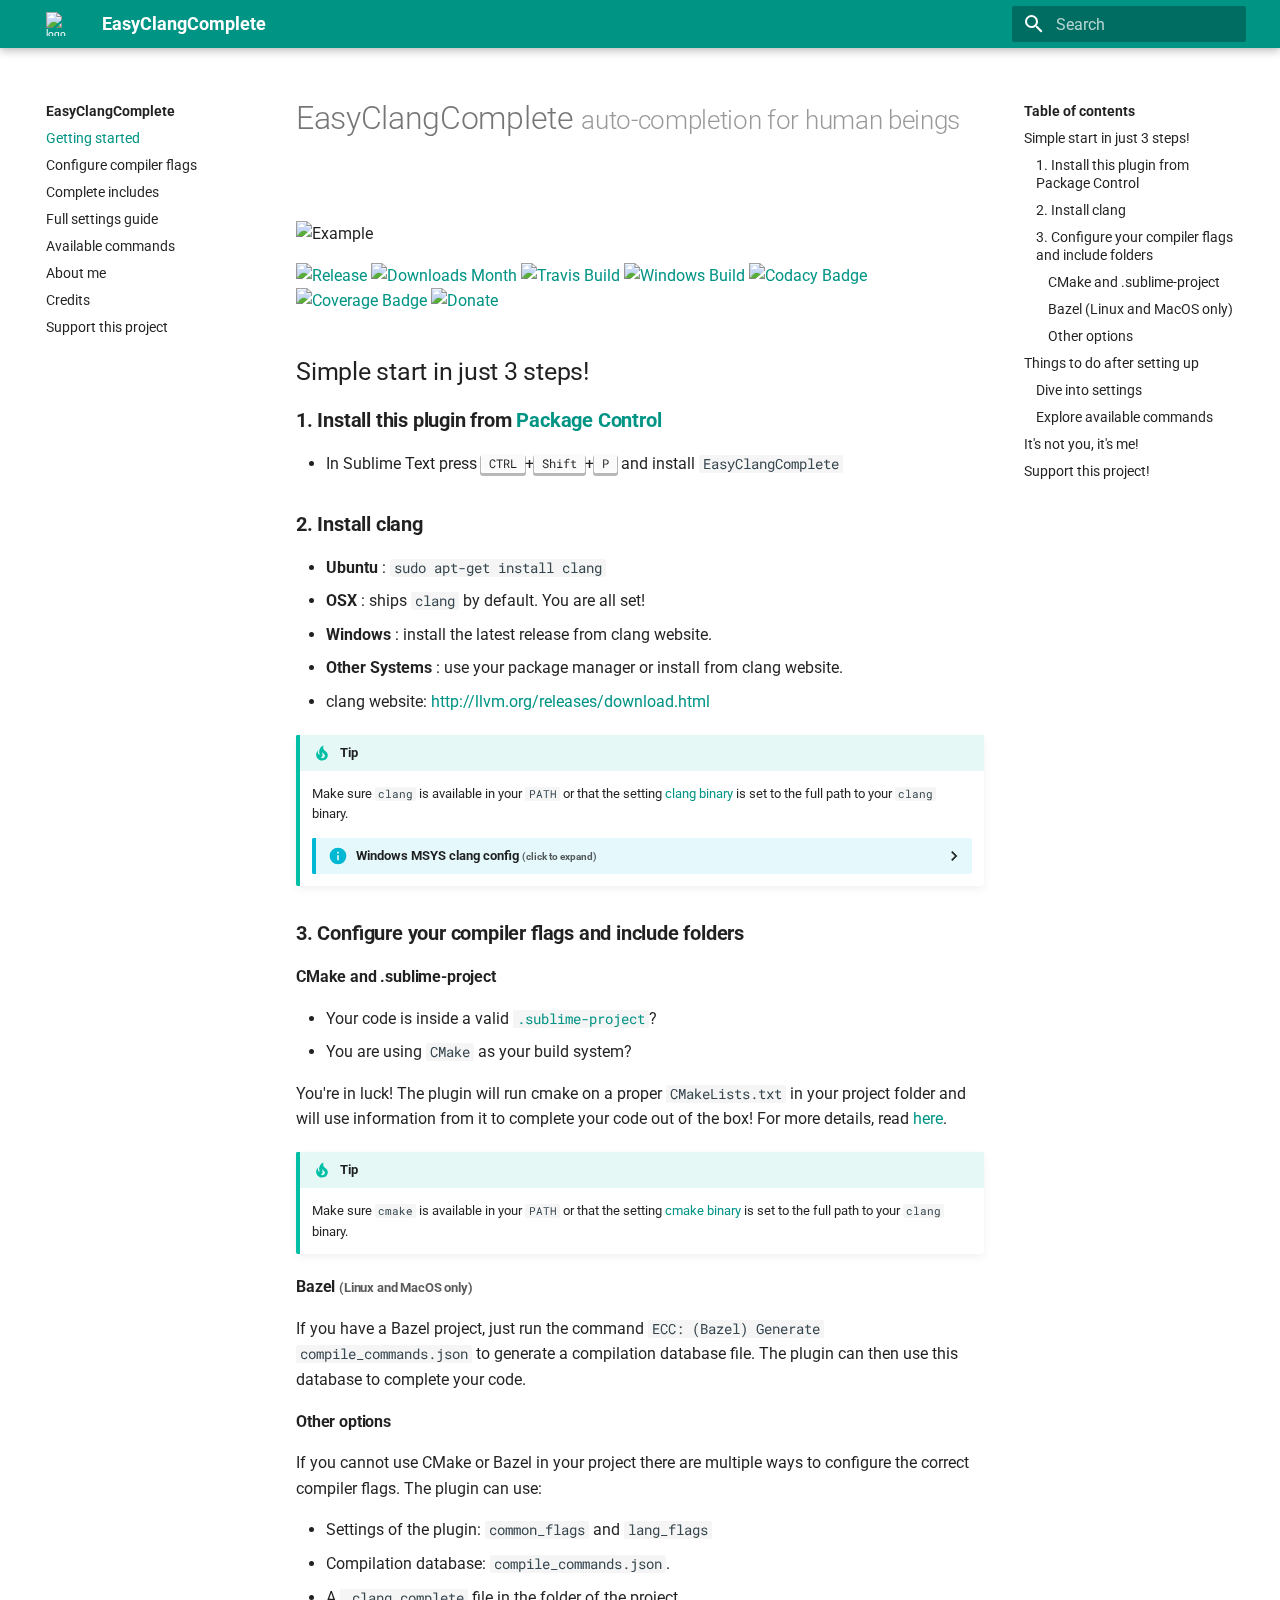
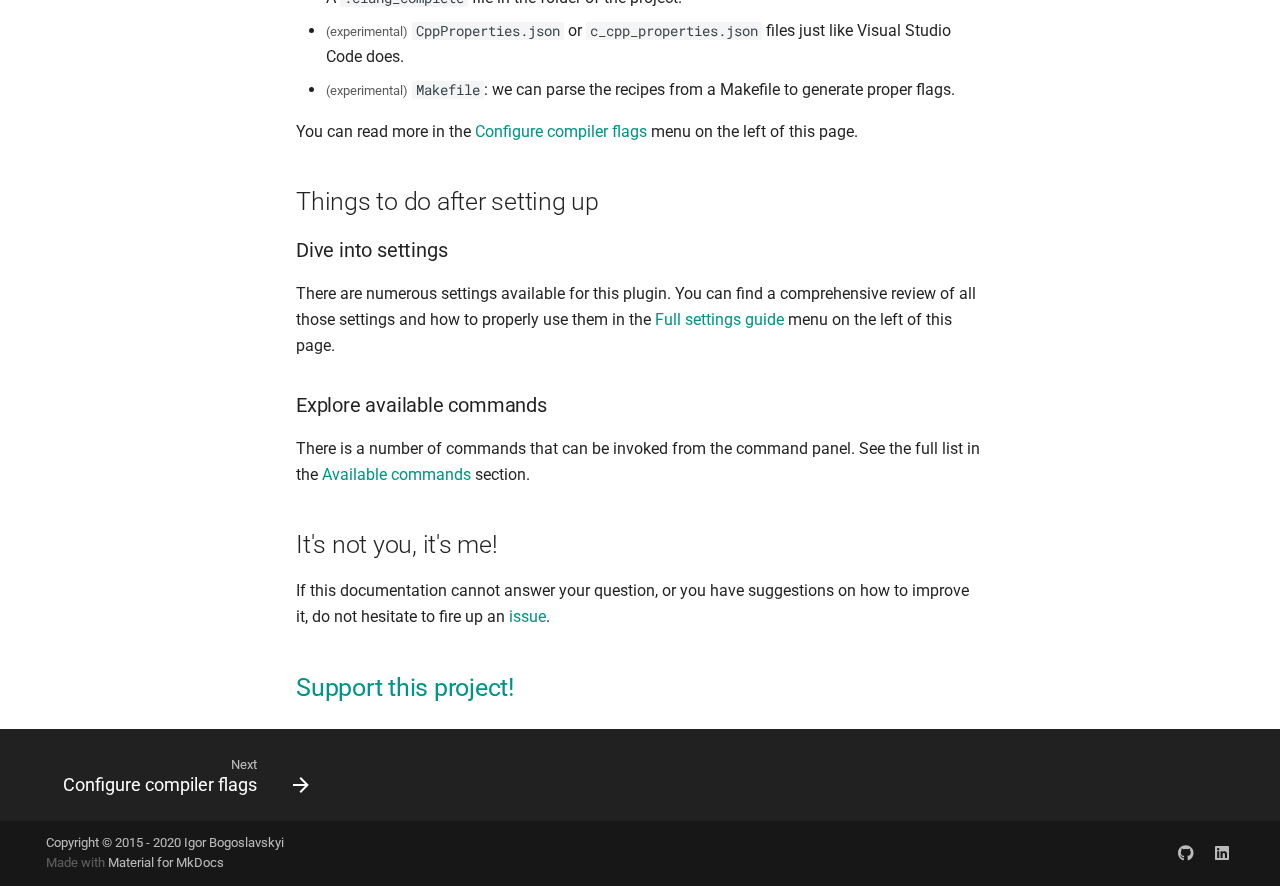
==== index.html @ 77b2c7c5 "Deploying to gh-pages from @ niosus/EasyClangComplete@144db960f7d17eb40a0eff4a980796e9a133a893 🚀" ====
<!doctype html>
<html lang="en" class="no-js">
  <head>
    
      <meta charset="utf-8">
      <meta name="viewport" content="width=device-width,initial-scale=1">
      
      
      
      <link rel="icon" href="img/favicon.ico">
      <meta name="generator" content="mkdocs-1.2.3, mkdocs-material-8.1.0">
    
    
      
        <title>EasyClangComplete</title>
      
    
    
      <link rel="stylesheet" href="assets/stylesheets/main.82f3c0b9.min.css">
      
        
        <link rel="stylesheet" href="assets/stylesheets/palette.9204c3b2.min.css">
        
          
          
          <meta name="theme-color" content="#009485">
        
      
    
    
    
      
        
        <link rel="preconnect" href="https://fonts.gstatic.com" crossorigin>
        <link rel="stylesheet" href="https://fonts.googleapis.com/css?family=Roboto:300,400,400i,700%7CRoboto+Mono&display=fallback">
        <style>:root{--md-text-font:"Roboto";--md-code-font:"Roboto Mono"}</style>
      
    
    
    <script>__md_scope=new URL(".",location),__md_get=(e,_=localStorage,t=__md_scope)=>JSON.parse(_.getItem(t.pathname+"."+e)),__md_set=(e,_,t=localStorage,a=__md_scope)=>{try{t.setItem(a.pathname+"."+e,JSON.stringify(_))}catch(e){}}</script>
    
      

    
    
  </head>
  
  
    
    
    
    
    
    <body dir="ltr" data-md-color-scheme="" data-md-color-primary="teal" data-md-color-accent="cyan">
  
    
    
    <input class="md-toggle" data-md-toggle="drawer" type="checkbox" id="__drawer" autocomplete="off">
    <input class="md-toggle" data-md-toggle="search" type="checkbox" id="__search" autocomplete="off">
    <label class="md-overlay" for="__drawer"></label>
    <div data-md-component="skip">
      
        
        <a href="#easyclangcomplete-auto-completion-for-human-beings" class="md-skip">
          Skip to content
        </a>
      
    </div>
    <div data-md-component="announce">
      
    </div>
    
    
      

<header class="md-header" data-md-component="header">
  <nav class="md-header__inner md-grid" aria-label="Header">
    <a href="." title="EasyClangComplete" class="md-header__button md-logo" aria-label="EasyClangComplete" data-md-component="logo">
      
  <img src="img/ecc.png" alt="logo">

    </a>
    <label class="md-header__button md-icon" for="__drawer">
      <svg xmlns="http://www.w3.org/2000/svg" viewBox="0 0 24 24"><path d="M3 6h18v2H3V6m0 5h18v2H3v-2m0 5h18v2H3v-2z"/></svg>
    </label>
    <div class="md-header__title" data-md-component="header-title">
      <div class="md-header__ellipsis">
        <div class="md-header__topic">
          <span class="md-ellipsis">
            EasyClangComplete
          </span>
        </div>
        <div class="md-header__topic" data-md-component="header-topic">
          <span class="md-ellipsis">
            
              Getting started
            
          </span>
        </div>
      </div>
    </div>
    
    
    
      <label class="md-header__button md-icon" for="__search">
        <svg xmlns="http://www.w3.org/2000/svg" viewBox="0 0 24 24"><path d="M9.5 3A6.5 6.5 0 0 1 16 9.5c0 1.61-.59 3.09-1.56 4.23l.27.27h.79l5 5-1.5 1.5-5-5v-.79l-.27-.27A6.516 6.516 0 0 1 9.5 16 6.5 6.5 0 0 1 3 9.5 6.5 6.5 0 0 1 9.5 3m0 2C7 5 5 7 5 9.5S7 14 9.5 14 14 12 14 9.5 12 5 9.5 5z"/></svg>
      </label>
      <div class="md-search" data-md-component="search" role="dialog">
  <label class="md-search__overlay" for="__search"></label>
  <div class="md-search__inner" role="search">
    <form class="md-search__form" name="search">
      <input type="text" class="md-search__input" name="query" aria-label="Search" placeholder="Search" autocapitalize="off" autocorrect="off" autocomplete="off" spellcheck="false" data-md-component="search-query" required>
      <label class="md-search__icon md-icon" for="__search">
        <svg xmlns="http://www.w3.org/2000/svg" viewBox="0 0 24 24"><path d="M9.5 3A6.5 6.5 0 0 1 16 9.5c0 1.61-.59 3.09-1.56 4.23l.27.27h.79l5 5-1.5 1.5-5-5v-.79l-.27-.27A6.516 6.516 0 0 1 9.5 16 6.5 6.5 0 0 1 3 9.5 6.5 6.5 0 0 1 9.5 3m0 2C7 5 5 7 5 9.5S7 14 9.5 14 14 12 14 9.5 12 5 9.5 5z"/></svg>
        <svg xmlns="http://www.w3.org/2000/svg" viewBox="0 0 24 24"><path d="M20 11v2H8l5.5 5.5-1.42 1.42L4.16 12l7.92-7.92L13.5 5.5 8 11h12z"/></svg>
      </label>
      <nav class="md-search__options" aria-label="Search">
        
        <button type="reset" class="md-search__icon md-icon" aria-label="Clear" tabindex="-1">
          <svg xmlns="http://www.w3.org/2000/svg" viewBox="0 0 24 24"><path d="M19 6.41 17.59 5 12 10.59 6.41 5 5 6.41 10.59 12 5 17.59 6.41 19 12 13.41 17.59 19 19 17.59 13.41 12 19 6.41z"/></svg>
        </button>
      </nav>
      
    </form>
    <div class="md-search__output">
      <div class="md-search__scrollwrap" data-md-scrollfix>
        <div class="md-search-result" data-md-component="search-result">
          <div class="md-search-result__meta">
            Initializing search
          </div>
          <ol class="md-search-result__list"></ol>
        </div>
      </div>
    </div>
  </div>
</div>
    
    
  </nav>
  
</header>
    
    <div class="md-container" data-md-component="container">
      
      
        
          
        
      
      <main class="md-main" data-md-component="main">
        <div class="md-main__inner md-grid">
          
            
              
              <div class="md-sidebar md-sidebar--primary" data-md-component="sidebar" data-md-type="navigation" >
                <div class="md-sidebar__scrollwrap">
                  <div class="md-sidebar__inner">
                    


<nav class="md-nav md-nav--primary" aria-label="Navigation" data-md-level="0">
  <label class="md-nav__title" for="__drawer">
    <a href="." title="EasyClangComplete" class="md-nav__button md-logo" aria-label="EasyClangComplete" data-md-component="logo">
      
  <img src="img/ecc.png" alt="logo">

    </a>
    EasyClangComplete
  </label>
  
  <ul class="md-nav__list" data-md-scrollfix>
    
      
      
      

  
  
    
  
  
    <li class="md-nav__item md-nav__item--active">
      
      <input class="md-nav__toggle md-toggle" data-md-toggle="toc" type="checkbox" id="__toc">
      
      
        
      
      
        <label class="md-nav__link md-nav__link--active" for="__toc">
          Getting started
          <span class="md-nav__icon md-icon"></span>
        </label>
      
      <a href="." class="md-nav__link md-nav__link--active">
        Getting started
      </a>
      
        

<nav class="md-nav md-nav--secondary" aria-label="Table of contents">
  
  
  
    
  
  
    <label class="md-nav__title" for="__toc">
      <span class="md-nav__icon md-icon"></span>
      Table of contents
    </label>
    <ul class="md-nav__list" data-md-component="toc" data-md-scrollfix>
      
        <li class="md-nav__item">
  <a href="#simple-start-in-just-3-steps" class="md-nav__link">
    Simple start in just 3 steps!
  </a>
  
    <nav class="md-nav" aria-label="Simple start in just 3 steps!">
      <ul class="md-nav__list">
        
          <li class="md-nav__item">
  <a href="#1-install-this-plugin-from-package-control" class="md-nav__link">
    1. Install this plugin from Package Control
  </a>
  
</li>
        
          <li class="md-nav__item">
  <a href="#2-install-clang" class="md-nav__link">
    2. Install clang
  </a>
  
</li>
        
          <li class="md-nav__item">
  <a href="#3-configure-your-compiler-flags-and-include-folders" class="md-nav__link">
    3. Configure your compiler flags and include folders
  </a>
  
    <nav class="md-nav" aria-label="3. Configure your compiler flags and include folders">
      <ul class="md-nav__list">
        
          <li class="md-nav__item">
  <a href="#cmake-and-sublime-project" class="md-nav__link">
    CMake and .sublime-project
  </a>
  
</li>
        
          <li class="md-nav__item">
  <a href="#bazel-linux-and-macos-only" class="md-nav__link">
    Bazel (Linux and MacOS only)
  </a>
  
</li>
        
          <li class="md-nav__item">
  <a href="#other-options" class="md-nav__link">
    Other options
  </a>
  
</li>
        
      </ul>
    </nav>
  
</li>
        
      </ul>
    </nav>
  
</li>
      
        <li class="md-nav__item">
  <a href="#things-to-do-after-setting-up" class="md-nav__link">
    Things to do after setting up
  </a>
  
    <nav class="md-nav" aria-label="Things to do after setting up">
      <ul class="md-nav__list">
        
          <li class="md-nav__item">
  <a href="#dive-into-settings" class="md-nav__link">
    Dive into settings
  </a>
  
</li>
        
          <li class="md-nav__item">
  <a href="#explore-available-commands" class="md-nav__link">
    Explore available commands
  </a>
  
</li>
        
      </ul>
    </nav>
  
</li>
      
        <li class="md-nav__item">
  <a href="#its-not-you-its-me" class="md-nav__link">
    It's not you, it's me!
  </a>
  
</li>
      
        <li class="md-nav__item">
  <a href="#support-this-project" class="md-nav__link">
    Support this project!
  </a>
  
</li>
      
    </ul>
  
</nav>
      
    </li>
  

    
      
      
      

  
  
  
    <li class="md-nav__item">
      <a href="configs/" class="md-nav__link">
        Configure compiler flags
      </a>
    </li>
  

    
      
      
      

  
  
  
    <li class="md-nav__item">
      <a href="includes_completion/" class="md-nav__link">
        Complete includes
      </a>
    </li>
  

    
      
      
      

  
  
  
    <li class="md-nav__item">
      <a href="settings/" class="md-nav__link">
        Full settings guide
      </a>
    </li>
  

    
      
      
      

  
  
  
    <li class="md-nav__item">
      <a href="commands/" class="md-nav__link">
        Available commands
      </a>
    </li>
  

    
      
      
      

  
  
  
    <li class="md-nav__item">
      <a href="about/" class="md-nav__link">
        About me
      </a>
    </li>
  

    
      
      
      

  
  
  
    <li class="md-nav__item">
      <a href="credits/" class="md-nav__link">
        Credits
      </a>
    </li>
  

    
      
      
      

  
  
  
    <li class="md-nav__item">
      <a href="support/" class="md-nav__link">
        Support this project
      </a>
    </li>
  

    
  </ul>
</nav>
                  </div>
                </div>
              </div>
            
            
              
              <div class="md-sidebar md-sidebar--secondary" data-md-component="sidebar" data-md-type="toc" >
                <div class="md-sidebar__scrollwrap">
                  <div class="md-sidebar__inner">
                    

<nav class="md-nav md-nav--secondary" aria-label="Table of contents">
  
  
  
    
  
  
    <label class="md-nav__title" for="__toc">
      <span class="md-nav__icon md-icon"></span>
      Table of contents
    </label>
    <ul class="md-nav__list" data-md-component="toc" data-md-scrollfix>
      
        <li class="md-nav__item">
  <a href="#simple-start-in-just-3-steps" class="md-nav__link">
    Simple start in just 3 steps!
  </a>
  
    <nav class="md-nav" aria-label="Simple start in just 3 steps!">
      <ul class="md-nav__list">
        
          <li class="md-nav__item">
  <a href="#1-install-this-plugin-from-package-control" class="md-nav__link">
    1. Install this plugin from Package Control
  </a>
  
</li>
        
          <li class="md-nav__item">
  <a href="#2-install-clang" class="md-nav__link">
    2. Install clang
  </a>
  
</li>
        
          <li class="md-nav__item">
  <a href="#3-configure-your-compiler-flags-and-include-folders" class="md-nav__link">
    3. Configure your compiler flags and include folders
  </a>
  
    <nav class="md-nav" aria-label="3. Configure your compiler flags and include folders">
      <ul class="md-nav__list">
        
          <li class="md-nav__item">
  <a href="#cmake-and-sublime-project" class="md-nav__link">
    CMake and .sublime-project
  </a>
  
</li>
        
          <li class="md-nav__item">
  <a href="#bazel-linux-and-macos-only" class="md-nav__link">
    Bazel (Linux and MacOS only)
  </a>
  
</li>
        
          <li class="md-nav__item">
  <a href="#other-options" class="md-nav__link">
    Other options
  </a>
  
</li>
        
      </ul>
    </nav>
  
</li>
        
      </ul>
    </nav>
  
</li>
      
        <li class="md-nav__item">
  <a href="#things-to-do-after-setting-up" class="md-nav__link">
    Things to do after setting up
  </a>
  
    <nav class="md-nav" aria-label="Things to do after setting up">
      <ul class="md-nav__list">
        
          <li class="md-nav__item">
  <a href="#dive-into-settings" class="md-nav__link">
    Dive into settings
  </a>
  
</li>
        
          <li class="md-nav__item">
  <a href="#explore-available-commands" class="md-nav__link">
    Explore available commands
  </a>
  
</li>
        
      </ul>
    </nav>
  
</li>
      
        <li class="md-nav__item">
  <a href="#its-not-you-its-me" class="md-nav__link">
    It's not you, it's me!
  </a>
  
</li>
      
        <li class="md-nav__item">
  <a href="#support-this-project" class="md-nav__link">
    Support this project!
  </a>
  
</li>
      
    </ul>
  
</nav>
                  </div>
                </div>
              </div>
            
          
          <div class="md-content" data-md-component="content">
            <article class="md-content__inner md-typeset">
              
                

<h1 id="easyclangcomplete-auto-completion-for-human-beings">EasyClangComplete <small> auto-completion for human beings </small><a class="headerlink" href="#easyclangcomplete-auto-completion-for-human-beings" title="Permanent link">&para;</a></h1>
<p><img alt="Example" src="img/AutoComplete.gif" /></p>
<p><a href="https://github.com/niosus/EasyClangComplete/releases"><img alt="Release" src="https://img.shields.io/github/release/niosus/EasyClangComplete.svg?style=flat-square" /></a>
<a href="https://packagecontrol.io/packages/EasyClangComplete"><img alt="Downloads Month" src="https://img.shields.io/packagecontrol/dm/EasyClangComplete.svg?maxAge=3600&amp;style=flat-square" /></a>
<a href="https://travis-ci.org/niosus/EasyClangComplete"><img alt="Travis Build" src="https://img.shields.io/travis/niosus/EasyClangComplete/master.svg?style=flat-square&amp;label=linux%20|%20osx" /></a>
<a href="https://ci.appveyor.com/project/niosus/easyclangcomplete/branch/master"><img alt="Windows Build" src="https://img.shields.io/appveyor/ci/niosus/easyclangcomplete/master.svg?style=flat-square&amp;label=windows" /></a>
<a href="https://www.codacy.com/app/zabugr/EasyClangComplete/dashboard"><img alt="Codacy Badge" src="https://img.shields.io/codacy/grade/254f8db44b004dffa76b8cebfece4c06.svg?style=flat-square&amp;label=quality" /></a>
<a href="https://www.codacy.com/app/zabugr/EasyClangComplete/dashboard"><img alt="Coverage Badge" src="https://img.shields.io/codacy/coverage/254f8db44b004dffa76b8cebfece4c06.svg?style=flat-square" /></a>
<a href="https://www.paypal.com/cgi-bin/webscr?cmd=_s-xclick&amp;hosted_button_id=2QLY7J4Q944HS"><img alt="Donate" src="https://img.shields.io/badge/Donate-PayPal-blue.svg?style=flat-square" /></a></p>
<h2 id="simple-start-in-just-3-steps"><strong>Simple start in just 3 steps!</strong><a class="headerlink" href="#simple-start-in-just-3-steps" title="Permanent link">&para;</a></h2>
<h3 id="1-install-this-plugin-from-package-control"><strong>1. Install this plugin from <a href="https://packagecontrol.io/">Package Control</a></strong><a class="headerlink" href="#1-install-this-plugin-from-package-control" title="Permanent link">&para;</a></h3>
<ul>
<li>In Sublime Text press <kbd>CTRL</kbd>+<kbd>Shift</kbd>+<kbd>P</kbd> and
  install <code>EasyClangComplete</code></li>
</ul>
<h3 id="2-install-clang"><strong>2. Install clang</strong><a class="headerlink" href="#2-install-clang" title="Permanent link">&para;</a></h3>
<ul>
<li><strong>Ubuntu</strong>        : <code>sudo apt-get install clang</code></li>
<li><strong>OSX</strong>           : ships <code>clang</code> by default. You are all set!</li>
<li><strong>Windows</strong>       : install the latest release from clang website.</li>
<li><strong>Other Systems</strong> : use your package manager or install from clang website.</li>
<li>clang website: <a href="http://llvm.org/releases/download.html">http://llvm.org/releases/download.html</a></li>
</ul>
<div class="admonition tip">
<p class="admonition-title">Tip</p>
<p>Make sure <code>clang</code> is available in your <code>PATH</code> or that the setting <a href="settings/#clang_binary">clang binary</a> is set to the full path to your <code>clang</code> binary.</p>
<details class="info">
<summary>Windows MSYS clang config <small>(click to expand)</small></summary>
<p>On Windows, you can also use the <code>clang</code> binaries provided by
<a href="https://www.msys2.org/">MSYS2</a> with some additional configuration of
the Sublime Text environment. The most convenient way to do this is to
install the <a href="https://packagecontrol.io/packages/Environment%20Settings">Environment
Settings</a>
package and configure it with settings similar to the following:</p>
<div class="highlight"><pre><span></span><code><span class="p">{</span>
  <span class="nt">&quot;env&quot;</span><span class="p">:</span> <span class="p">{</span>
    <span class="nt">&quot;Windows&quot;</span><span class="p">:</span> <span class="p">{</span>
      <span class="nt">&quot;PATH&quot;</span><span class="p">:</span> <span class="s2">&quot;C:\\msys64\\mingw64\\bin;C:\\msys64\\usr\\bin;%PATH%&quot;</span><span class="p">,</span>
      <span class="nt">&quot;MSYSTEM&quot;</span><span class="p">:</span> <span class="s2">&quot;MINGW64&quot;</span><span class="p">,</span>
      <span class="nt">&quot;CHERE_INVOKING&quot;</span><span class="p">:</span> <span class="s2">&quot;enabled_from_arguments&quot;</span>
    <span class="p">}</span>
  <span class="p">}</span>
<span class="p">}</span>
</code></pre></div>
<p>This assumes MSYS2 is installed in the default location <code>C:\\msys64</code>,
otherwise adjust the <code>PATH</code> variable accordingly. After a restart of
Sublime Text, this will both make <code>clang</code> available by manipulating
<code>PATH</code> and add some additional variables to set the MSYS2 environment.</p>
<p>By changing <code>PATH</code> and <code>MSYSTEM</code>, it is also possible to switch between
the different MSYS2 environments.</p>
</details>
</div>
<h3 id="3-configure-your-compiler-flags-and-include-folders"><strong>3. Configure your compiler flags and include folders</strong><a class="headerlink" href="#3-configure-your-compiler-flags-and-include-folders" title="Permanent link">&para;</a></h3>
<h4 id="cmake-and-sublime-project">CMake and .sublime-project<a class="headerlink" href="#cmake-and-sublime-project" title="Permanent link">&para;</a></h4>
<ul>
<li>Your code is inside a valid
  <a href="https://www.sublimetext.com/docs/3/projects.html"><code>.sublime-project</code></a>?</li>
<li>You are using <code>CMake</code> as your build system?</li>
</ul>
<p>You're in luck! The plugin will run cmake on a proper <code>CMakeLists.txt</code> in your
project folder and will use information from it to complete your code out of
the box! For more details, read <a href="configs/#using-cmake-recommended">here</a>.</p>
<div class="admonition tip">
<p class="admonition-title">Tip</p>
<p>Make sure <code>cmake</code> is available in your <code>PATH</code> or that the setting <a href="settings/#cmake_binary">cmake binary</a> is set to the full path to your <code>clang</code> binary.</p>
</div>
<h4 id="bazel-linux-and-macos-only">Bazel <small>(Linux and MacOS only)</small><a class="headerlink" href="#bazel-linux-and-macos-only" title="Permanent link">&para;</a></h4>
<p>If you have a Bazel project, just run the command <code>ECC: (Bazel) Generate compile_commands.json</code> to generate a compilation database file. The plugin can then use this database to complete your code.</p>
<h4 id="other-options">Other options<a class="headerlink" href="#other-options" title="Permanent link">&para;</a></h4>
<p>If you cannot use CMake or Bazel in your project there are multiple ways to
configure the correct compiler flags. The plugin can use:</p>
<ul>
<li>Settings of the plugin: <code>common_flags</code> and <code>lang_flags</code></li>
<li>Compilation database: <code>compile_commands.json</code>.</li>
<li>A <code>.clang_complete</code> file in the folder of the project.</li>
<li><small>(experimental)</small> <code>CppProperties.json</code> or <code>c_cpp_properties.json</code>
  files just like Visual Studio Code does.</li>
<li><small>(experimental)</small> <code>Makefile</code>: we can parse the recipes from a Makefile to generate proper flags.</li>
</ul>
<p>You can read more in the <a href="configs/">Configure compiler flags</a> menu on
the left of this page.</p>
<h2 id="things-to-do-after-setting-up">Things to do after setting up<a class="headerlink" href="#things-to-do-after-setting-up" title="Permanent link">&para;</a></h2>
<h3 id="dive-into-settings">Dive into settings<a class="headerlink" href="#dive-into-settings" title="Permanent link">&para;</a></h3>
<p>There are numerous settings available for this plugin. You can find a
comprehensive review of all those settings and how to properly use them in the
<a href="settings/">Full settings guide</a> menu on the left of this page.</p>
<h3 id="explore-available-commands">Explore available commands<a class="headerlink" href="#explore-available-commands" title="Permanent link">&para;</a></h3>
<p>There is a number of commands that can be invoked from the command panel. See the full list in the <a href="commands/">Available commands</a> section.</p>
<h2 id="its-not-you-its-me">It's not you, it's me!<a class="headerlink" href="#its-not-you-its-me" title="Permanent link">&para;</a></h2>
<p>If this documentation cannot answer your question, or you have suggestions on
how to improve it, do not hesitate to fire up an
<a href="https://github.com/niosus/EasyClangComplete/issues">issue</a>.</p>
<h2 id="support-this-project"><a href="support/"><strong>Support this project!</strong></a><a class="headerlink" href="#support-this-project" title="Permanent link">&para;</a></h2>
<script src="https://opencollective.com/easyclangcomplete/banner.js"></script>

              
            </article>
          </div>
        </div>
        
      </main>
      
        <footer class="md-footer">
  
    <nav class="md-footer__inner md-grid" aria-label="Footer">
      
      
        
        <a href="configs/" class="md-footer__link md-footer__link--next" aria-label="Next: Configure compiler flags" rel="next">
          <div class="md-footer__title">
            <div class="md-ellipsis">
              <span class="md-footer__direction">
                Next
              </span>
              Configure compiler flags
            </div>
          </div>
          <div class="md-footer__button md-icon">
            <svg xmlns="http://www.w3.org/2000/svg" viewBox="0 0 24 24"><path d="M4 11v2h12l-5.5 5.5 1.42 1.42L19.84 12l-7.92-7.92L10.5 5.5 16 11H4z"/></svg>
          </div>
        </a>
      
    </nav>
  
  <div class="md-footer-meta md-typeset">
    <div class="md-footer-meta__inner md-grid">
      <div class="md-copyright">
  
    <div class="md-copyright__highlight">
      Copyright &copy; 2015 - 2020 Igor Bogoslavskyi
    </div>
  
  
    Made with
    <a href="https://squidfunk.github.io/mkdocs-material/" target="_blank" rel="noopener">
      Material for MkDocs
    </a>
  
</div>
      
        <div class="md-social">
  
    
    
      
      
    
    <a href="https://github.com/niosus" target="_blank" rel="noopener" title="github.com" class="md-social__link">
      <svg xmlns="http://www.w3.org/2000/svg" viewBox="0 0 496 512"><path d="M165.9 397.4c0 2-2.3 3.6-5.2 3.6-3.3.3-5.6-1.3-5.6-3.6 0-2 2.3-3.6 5.2-3.6 3-.3 5.6 1.3 5.6 3.6zm-31.1-4.5c-.7 2 1.3 4.3 4.3 4.9 2.6 1 5.6 0 6.2-2s-1.3-4.3-4.3-5.2c-2.6-.7-5.5.3-6.2 2.3zm44.2-1.7c-2.9.7-4.9 2.6-4.6 4.9.3 2 2.9 3.3 5.9 2.6 2.9-.7 4.9-2.6 4.6-4.6-.3-1.9-3-3.2-5.9-2.9zM244.8 8C106.1 8 0 113.3 0 252c0 110.9 69.8 205.8 169.5 239.2 12.8 2.3 17.3-5.6 17.3-12.1 0-6.2-.3-40.4-.3-61.4 0 0-70 15-84.7-29.8 0 0-11.4-29.1-27.8-36.6 0 0-22.9-15.7 1.6-15.4 0 0 24.9 2 38.6 25.8 21.9 38.6 58.6 27.5 72.9 20.9 2.3-16 8.8-27.1 16-33.7-55.9-6.2-112.3-14.3-112.3-110.5 0-27.5 7.6-41.3 23.6-58.9-2.6-6.5-11.1-33.3 2.6-67.9 20.9-6.5 69 27 69 27 20-5.6 41.5-8.5 62.8-8.5s42.8 2.9 62.8 8.5c0 0 48.1-33.6 69-27 13.7 34.7 5.2 61.4 2.6 67.9 16 17.7 25.8 31.5 25.8 58.9 0 96.5-58.9 104.2-114.8 110.5 9.2 7.9 17 22.9 17 46.4 0 33.7-.3 75.4-.3 83.6 0 6.5 4.6 14.4 17.3 12.1C428.2 457.8 496 362.9 496 252 496 113.3 383.5 8 244.8 8zM97.2 352.9c-1.3 1-1 3.3.7 5.2 1.6 1.6 3.9 2.3 5.2 1 1.3-1 1-3.3-.7-5.2-1.6-1.6-3.9-2.3-5.2-1zm-10.8-8.1c-.7 1.3.3 2.9 2.3 3.9 1.6 1 3.6.7 4.3-.7.7-1.3-.3-2.9-2.3-3.9-2-.6-3.6-.3-4.3.7zm32.4 35.6c-1.6 1.3-1 4.3 1.3 6.2 2.3 2.3 5.2 2.6 6.5 1 1.3-1.3.7-4.3-1.3-6.2-2.2-2.3-5.2-2.6-6.5-1zm-11.4-14.7c-1.6 1-1.6 3.6 0 5.9 1.6 2.3 4.3 3.3 5.6 2.3 1.6-1.3 1.6-3.9 0-6.2-1.4-2.3-4-3.3-5.6-2z"/></svg>
    </a>
  
    
    
      
      
    
    <a href="https://www.linkedin.com/in/igor-bogoslavskyi-72650b43/" target="_blank" rel="noopener" title="www.linkedin.com" class="md-social__link">
      <svg xmlns="http://www.w3.org/2000/svg" viewBox="0 0 448 512"><path d="M416 32H31.9C14.3 32 0 46.5 0 64.3v383.4C0 465.5 14.3 480 31.9 480H416c17.6 0 32-14.5 32-32.3V64.3c0-17.8-14.4-32.3-32-32.3zM135.4 416H69V202.2h66.5V416zm-33.2-243c-21.3 0-38.5-17.3-38.5-38.5S80.9 96 102.2 96c21.2 0 38.5 17.3 38.5 38.5 0 21.3-17.2 38.5-38.5 38.5zm282.1 243h-66.4V312c0-24.8-.5-56.7-34.5-56.7-34.6 0-39.9 27-39.9 54.9V416h-66.4V202.2h63.7v29.2h.9c8.9-16.8 30.6-34.5 62.9-34.5 67.2 0 79.7 44.3 79.7 101.9V416z"/></svg>
    </a>
  
</div>
      
    </div>
  </div>
</footer>
      
    </div>
    <div class="md-dialog" data-md-component="dialog">
      <div class="md-dialog__inner md-typeset"></div>
    </div>
    <script id="__config" type="application/json">{"base": ".", "features": [], "translations": {"clipboard.copy": "Copy to clipboard", "clipboard.copied": "Copied to clipboard", "search.config.lang": "en", "search.config.pipeline": "trimmer, stopWordFilter", "search.config.separator": "[\\s\\-]+", "search.placeholder": "Search", "search.result.placeholder": "Type to start searching", "search.result.none": "No matching documents", "search.result.one": "1 matching document", "search.result.other": "# matching documents", "search.result.more.one": "1 more on this page", "search.result.more.other": "# more on this page", "search.result.term.missing": "Missing", "select.version.title": "Select version"}, "search": "assets/javascripts/workers/search.cefbb252.min.js"}</script>
    
    
      <script src="assets/javascripts/bundle.17f42bbf.min.js"></script>
      
    
  </body>
</html>
---- assets/stylesheets/main.82f3c0b9.min.css ----
@charset "UTF-8";html{-webkit-text-size-adjust:none;-moz-text-size-adjust:none;text-size-adjust:none;box-sizing:border-box}*,:after,:before{box-sizing:inherit}body{margin:0}a,button,input,label{-webkit-tap-highlight-color:transparent}a{color:inherit;text-decoration:none}hr{border:0;box-sizing:content-box;display:block;height:.05rem;overflow:visible;padding:0}small{font-size:80%}sub,sup{line-height:1em}img{border-style:none}table{border-collapse:separate;border-spacing:0}td,th{font-weight:400;vertical-align:top}button{background:transparent;border:0;font-family:inherit;font-size:inherit;margin:0;padding:0}input{border:0;outline:none}:root{--md-default-fg-color:rgba(0,0,0,.87);--md-default-fg-color--light:rgba(0,0,0,.54);--md-default-fg-color--lighter:rgba(0,0,0,.32);--md-default-fg-color--lightest:rgba(0,0,0,.07);--md-default-bg-color:#fff;--md-default-bg-color--light:hsla(0,0%,100%,.7);--md-default-bg-color--lighter:hsla(0,0%,100%,.3);--md-default-bg-color--lightest:hsla(0,0%,100%,.12);--md-primary-fg-color:#4051b5;--md-primary-fg-color--light:#5d6cc0;--md-primary-fg-color--dark:#303fa1;--md-primary-bg-color:#fff;--md-primary-bg-color--light:hsla(0,0%,100%,.7);--md-accent-fg-color:#526cfe;--md-accent-fg-color--transparent:rgba(82,108,254,.1);--md-accent-bg-color:#fff;--md-accent-bg-color--light:hsla(0,0%,100%,.7);--md-shadow-z1:0 0.2rem 0.5rem rgba(0,0,0,.05),0 0 0.05rem rgba(0,0,0,.1);--md-shadow-z2:0 0.2rem 0.5rem rgba(0,0,0,.1),0 0 0.05rem rgba(0,0,0,.25);--md-shadow-z3:0 0.2rem 0.5rem rgba(0,0,0,.2),0 0 0.05rem rgba(0,0,0,.35)}:root>*{--md-code-fg-color:#36464e;--md-code-bg-color:#f5f5f5;--md-code-hl-color:rgba(255,255,0,.5);--md-code-hl-number-color:#d52a2a;--md-code-hl-special-color:#db1457;--md-code-hl-function-color:#a846b9;--md-code-hl-constant-color:#6e59d9;--md-code-hl-keyword-color:#3f6ec6;--md-code-hl-string-color:#1c7d4d;--md-code-hl-name-color:var(--md-code-fg-color);--md-code-hl-operator-color:var(--md-default-fg-color--light);--md-code-hl-punctuation-color:var(--md-default-fg-color--light);--md-code-hl-comment-color:var(--md-default-fg-color--light);--md-code-hl-generic-color:var(--md-default-fg-color--light);--md-code-hl-variable-color:var(--md-default-fg-color--light);--md-typeset-color:var(--md-default-fg-color);--md-typeset-a-color:var(--md-primary-fg-color);--md-typeset-mark-color:rgba(255,255,0,.5);--md-typeset-del-color:rgba(245,80,61,.15);--md-typeset-ins-color:rgba(11,213,112,.15);--md-typeset-kbd-color:#fafafa;--md-typeset-kbd-accent-color:#fff;--md-typeset-kbd-border-color:#b8b8b8;--md-typeset-table-color:rgba(0,0,0,.12);--md-admonition-fg-color:var(--md-default-fg-color);--md-admonition-bg-color:var(--md-default-bg-color);--md-footer-fg-color:#fff;--md-footer-fg-color--light:hsla(0,0%,100%,.7);--md-footer-fg-color--lighter:hsla(0,0%,100%,.3);--md-footer-bg-color:rgba(0,0,0,.87);--md-footer-bg-color--dark:rgba(0,0,0,.32)}.md-icon svg{fill:currentColor;display:block;height:1.2rem;width:1.2rem}body{-webkit-font-smoothing:antialiased;-moz-osx-font-smoothing:grayscale;--md-text-font-family:var(--md-text-font,_),-apple-system,BlinkMacSystemFont,Helvetica,Arial,sans-serif;--md-code-font-family:var(--md-code-font,_),SFMono-Regular,Consolas,Menlo,monospace}body,input{font-feature-settings:"kern","liga";font-family:var(--md-text-font-family)}body,code,input,kbd,pre{color:var(--md-typeset-color)}code,kbd,pre{font-feature-settings:"kern";font-family:var(--md-code-font-family)}:root{--md-typeset-table-sort-icon:url('data:image/svg+xml;charset=utf-8,<svg xmlns="http://www.w3.org/2000/svg" viewBox="0 0 24 24"><path d="m18 21-4-4h3V7h-3l4-4 4 4h-3v10h3M2 19v-2h10v2M2 13v-2h7v2M2 7V5h4v2H2z"/></svg>');--md-typeset-table-sort-icon--asc:url('data:image/svg+xml;charset=utf-8,<svg xmlns="http://www.w3.org/2000/svg" viewBox="0 0 24 24"><path d="M19 17h3l-4 4-4-4h3V3h2M2 17h10v2H2M6 5v2H2V5m0 6h7v2H2v-2z"/></svg>');--md-typeset-table-sort-icon--desc:url('data:image/svg+xml;charset=utf-8,<svg xmlns="http://www.w3.org/2000/svg" viewBox="0 0 24 24"><path d="M19 7h3l-4-4-4 4h3v14h2M2 17h10v2H2M6 5v2H2V5m0 6h7v2H2v-2z"/></svg>')}.md-typeset{-webkit-print-color-adjust:exact;color-adjust:exact;font-size:.8rem;line-height:1.6}@media print{.md-typeset{font-size:.68rem}}.md-typeset :is(ul,ol,dl,figure,blockquote,pre){margin:1em 0}.md-typeset h1{color:var(--md-default-fg-color--light);font-size:2em;line-height:1.3;margin:0 0 1.25em}.md-typeset h1,.md-typeset h2{font-weight:300;letter-spacing:-.01em}.md-typeset h2{font-size:1.5625em;line-height:1.4;margin:1.6em 0 .64em}.md-typeset h3{font-size:1.25em;font-weight:400;letter-spacing:-.01em;line-height:1.5;margin:1.6em 0 .8em}.md-typeset h2+h3{margin-top:.8em}.md-typeset h4{font-weight:700;letter-spacing:-.01em;margin:1em 0}.md-typeset :is(h5,h6){color:var(--md-default-fg-color--light);font-size:.8em;font-weight:700;letter-spacing:-.01em;margin:1.25em 0}.md-typeset h5{text-transform:uppercase}.md-typeset hr{border-bottom:.05rem solid var(--md-default-fg-color--lightest);display:flow-root;margin:1.5em 0}.md-typeset a{color:var(--md-typeset-a-color);word-break:break-word}.md-typeset a,.md-typeset a:before{transition:color 125ms}.md-typeset a:is(:focus,:hover){color:var(--md-accent-fg-color)}.md-typeset a.focus-visible{outline-color:var(--md-accent-fg-color);outline-offset:.2rem}.md-typeset :is(code,pre,kbd){color:var(--md-code-fg-color);direction:ltr}@media print{.md-typeset :is(code,pre,kbd){white-space:pre-wrap}}.md-typeset code{background-color:var(--md-code-bg-color);border-radius:.1rem;-webkit-box-decoration-break:clone;box-decoration-break:clone;font-size:.85em;padding:0 .2941176471em;word-break:break-word}.md-typeset code:not(.focus-visible){-webkit-tap-highlight-color:transparent;outline:none}.md-typeset :is(h1,h2,h3,h4,h5,h6) code{background-color:transparent;box-shadow:none;margin:initial;padding:initial}.md-typeset a code{color:currentColor}.md-typeset pre{display:flow-root;line-height:1.4;position:relative}.md-typeset pre>code{-webkit-box-decoration-break:slice;box-decoration-break:slice;box-shadow:none;display:block;margin:0;outline-color:var(--md-accent-fg-color);overflow:auto;padding:.7720588235em 1.1764705882em;scrollbar-color:var(--md-default-fg-color--lighter) transparent;scrollbar-width:thin;touch-action:auto;word-break:normal}.md-typeset pre>code:hover{scrollbar-color:var(--md-accent-fg-color) transparent}.md-typeset pre>code::-webkit-scrollbar{height:.2rem;width:.2rem}.md-typeset pre>code::-webkit-scrollbar-thumb{background-color:var(--md-default-fg-color--lighter)}.md-typeset pre>code::-webkit-scrollbar-thumb:hover{background-color:var(--md-accent-fg-color)}.md-typeset kbd{background-color:var(--md-typeset-kbd-color);border-radius:.1rem;box-shadow:0 .1rem 0 .05rem var(--md-typeset-kbd-border-color),0 .1rem 0 var(--md-typeset-kbd-border-color),0 -.1rem .2rem var(--md-typeset-kbd-accent-color) inset;color:var(--md-default-fg-color);display:inline-block;font-size:.75em;padding:0 .6666666667em;vertical-align:text-top;word-break:break-word}.md-typeset mark{background-color:var(--md-typeset-mark-color);-webkit-box-decoration-break:clone;box-decoration-break:clone;color:inherit;word-break:break-word}.md-typeset abbr{border-bottom:.05rem dotted var(--md-default-fg-color--light);cursor:help;text-decoration:none}@media (hover:none){.md-typeset abbr{position:relative}.md-typeset abbr[title]:is(:focus,:hover):after{background-color:var(--md-default-fg-color);border-radius:.1rem;box-shadow:var(--md-shadow-z3);color:var(--md-default-bg-color);content:attr(title);display:inline-block;font-size:.7rem;left:0;margin-top:2em;max-width:80%;min-width:-webkit-max-content;min-width:max-content;padding:.2rem .3rem;position:absolute;width:auto}}.md-typeset small{opacity:.75}.md-typeset :is(sup,sub){margin-left:.078125em}[dir=rtl] .md-typeset :is(sup,sub){margin-left:0;margin-right:.078125em}.md-typeset blockquote{border-left:.2rem solid var(--md-default-fg-color--lighter);color:var(--md-default-fg-color--light);padding-left:.6rem}[dir=rtl] .md-typeset blockquote{border-left:initial;border-right:.2rem solid var(--md-default-fg-color--lighter);padding-left:0;padding-right:.6rem}.md-typeset ul{list-style-type:disc}.md-typeset :is(ul,ol){margin-left:.625em;padding:0}.md-typeset :is(ul,ol):not([hidden]){display:flow-root}[dir=rtl] .md-typeset :is(ul,ol){margin-left:0;margin-right:.625em}.md-typeset :is(ul,ol) ol{list-style-type:lower-alpha}.md-typeset :is(ul,ol) ol ol{list-style-type:lower-roman}.md-typeset :is(ul,ol) li{margin-bottom:.5em;margin-left:1.25em}[dir=rtl] .md-typeset :is(ul,ol) li{margin-left:0;margin-right:1.25em}.md-typeset :is(ul,ol) li :is(p,blockquote){margin:.5em 0}.md-typeset :is(ul,ol) li:last-child{margin-bottom:0}.md-typeset :is(ul,ol) li :is(ul,ol){margin:.5em 0 .5em .625em}[dir=rtl] .md-typeset :is(ul,ol) li :is(ul,ol){margin-left:0;margin-right:.625em}.md-typeset dd{margin:1em 0 1.5em 1.875em}[dir=rtl] .md-typeset dd{margin-left:0;margin-right:1.875em}.md-typeset :is(img,svg){height:auto;max-width:100%}.md-typeset :is(img,svg)[align=left]{margin:1em 1em 1em 0}.md-typeset :is(img,svg)[align=right]{margin:1em 0 1em 1em}.md-typeset :is(img,svg)[align]:only-child{margin-top:0}.md-typeset figure{display:flow-root;margin:0 auto;max-width:100%;text-align:center;width:-webkit-fit-content;width:-moz-fit-content;width:fit-content}.md-typeset figure img{display:block}.md-typeset figcaption{font-style:italic;margin:1em auto 2em;max-width:24rem}.md-typeset iframe{max-width:100%}.md-typeset table:not([class]){background-color:var(--md-default-bg-color);border:.05rem solid var(--md-typeset-table-color);border-radius:.1rem;display:inline-block;font-size:.64rem;max-width:100%;overflow:auto;touch-action:auto}@media print{.md-typeset table:not([class]){display:table}}.md-typeset table:not([class])+*{margin-top:1.5em}.md-typeset table:not([class]) :is(th,td)>:first-child{margin-top:0}.md-typeset table:not([class]) :is(th,td)>:last-child{margin-bottom:0}.md-typeset table:not([class]) :is(th,td):not([align]){text-align:left}[dir=rtl] .md-typeset table:not([class]) :is(th,td):not([align]){text-align:right}.md-typeset table:not([class]) th{font-weight:700;min-width:5rem;padding:.9375em 1.25em;vertical-align:top}.md-typeset table:not([class]) th a{color:inherit}.md-typeset table:not([class]) td{border-top:.05rem solid var(--md-typeset-table-color);padding:.9375em 1.25em;vertical-align:top}.md-typeset table:not([class]) tbody tr{transition:background-color 125ms}.md-typeset table:not([class]) tbody tr:hover{background-color:rgba(0,0,0,.035);box-shadow:0 .05rem 0 var(--md-default-bg-color) inset}.md-typeset table:not([class]) a{word-break:normal}.md-typeset table th[role=columnheader]{cursor:pointer}.md-typeset table th[role=columnheader]:after{content:"";display:inline-block;height:1.2em;margin-left:.5em;-webkit-mask-image:var(--md-typeset-table-sort-icon);mask-image:var(--md-typeset-table-sort-icon);-webkit-mask-repeat:no-repeat;mask-repeat:no-repeat;-webkit-mask-size:contain;mask-size:contain;transition:background-color 125ms;vertical-align:text-bottom;width:1.2em}.md-typeset table th[role=columnheader]:hover:after{background-color:var(--md-default-fg-color--lighter)}.md-typeset table th[role=columnheader][aria-sort=ascending]:after{background-color:var(--md-default-fg-color--light);-webkit-mask-image:var(--md-typeset-table-sort-icon--asc);mask-image:var(--md-typeset-table-sort-icon--asc)}.md-typeset table th[role=columnheader][aria-sort=descending]:after{background-color:var(--md-default-fg-color--light);-webkit-mask-image:var(--md-typeset-table-sort-icon--desc);mask-image:var(--md-typeset-table-sort-icon--desc)}.md-typeset__scrollwrap{margin:1em -.8rem;overflow-x:auto;touch-action:auto}.md-typeset__table{display:inline-block;margin-bottom:.5em;padding:0 .8rem}@media print{.md-typeset__table{display:block}}html .md-typeset__table table{display:table;margin:0;overflow:hidden;width:100%}@media screen and (max-width:44.9375em){.md-content__inner>pre{margin:1em -.8rem}.md-content__inner>pre code{border-radius:0}}.md-banner{background-color:var(--md-footer-bg-color);color:var(--md-footer-fg-color);overflow:auto}@media print{.md-banner{display:none}}.md-banner--warning{background:var(--md-typeset-mark-color);color:var(--md-default-fg-color)}.md-banner__inner{font-size:.7rem;margin:.6rem auto;padding:0 .8rem}html{font-size:125%;height:100%;overflow-x:hidden}@media screen and (min-width:100em){html{font-size:137.5%}}@media screen and (min-width:125em){html{font-size:150%}}body{background-color:var(--md-default-bg-color);display:flex;flex-direction:column;font-size:.5rem;min-height:100%;position:relative;width:100%}@media print{body{display:block}}@media screen and (max-width:59.9375em){body[data-md-state=lock]{position:fixed}}.md-grid{margin-left:auto;margin-right:auto;max-width:61rem}.md-container{display:flex;flex-direction:column;flex-grow:1}@media print{.md-container{display:block}}.md-main{flex-grow:1}.md-main__inner{display:flex;height:100%;margin-top:1.5rem}.md-ellipsis{overflow:hidden;text-overflow:ellipsis;white-space:nowrap}.md-toggle{display:none}.md-option{height:0;opacity:0;position:absolute;width:0}.md-option:checked+label:not([hidden]){display:block}.md-option.focus-visible+label{outline-color:var(--md-accent-fg-color);outline-style:auto}.md-skip{background-color:var(--md-default-fg-color);border-radius:.1rem;color:var(--md-default-bg-color);font-size:.64rem;margin:.5rem;opacity:0;outline-color:var(--md-accent-fg-color);padding:.3rem .5rem;position:fixed;transform:translateY(.4rem);z-index:-1}.md-skip:focus{opacity:1;transform:translateY(0);transition:transform .25s cubic-bezier(.4,0,.2,1),opacity 175ms 75ms;z-index:10}@page{margin:25mm}:root{--md-clipboard-icon:url('data:image/svg+xml;charset=utf-8,<svg xmlns="http://www.w3.org/2000/svg" viewBox="0 0 24 24"><path d="M19 21H8V7h11m0-2H8a2 2 0 0 0-2 2v14a2 2 0 0 0 2 2h11a2 2 0 0 0 2-2V7a2 2 0 0 0-2-2m-3-4H4a2 2 0 0 0-2 2v14h2V3h12V1z"/></svg>')}.md-clipboard{border-radius:.1rem;color:var(--md-default-fg-color--lightest);cursor:pointer;height:1.5em;outline-color:var(--md-accent-fg-color);outline-offset:.1rem;position:absolute;right:.5em;top:.5em;transition:color .25s;width:1.5em;z-index:1}@media print{.md-clipboard{display:none}}.md-clipboard:not(.focus-visible){-webkit-tap-highlight-color:transparent;outline:none}:hover>.md-clipboard{color:var(--md-default-fg-color--light)}.md-clipboard:is(:focus,:hover){color:var(--md-accent-fg-color)}.md-clipboard:after{background-color:currentColor;content:"";display:block;height:1.125em;margin:0 auto;-webkit-mask-image:var(--md-clipboard-icon);mask-image:var(--md-clipboard-icon);-webkit-mask-repeat:no-repeat;mask-repeat:no-repeat;-webkit-mask-size:contain;mask-size:contain;width:1.125em}.md-clipboard--inline{cursor:pointer}.md-clipboard--inline code{transition:color .25s,background-color .25s}.md-clipboard--inline:is(:focus,:hover) code{background-color:var(--md-accent-fg-color--transparent);color:var(--md-accent-fg-color)}.md-content{flex-grow:1;min-width:0}.md-content__inner{margin:0 .8rem 1.2rem;padding-top:.6rem}@media screen and (min-width:76.25em){[dir=ltr] .md-sidebar--primary:not([hidden])~.md-content>.md-content__inner{margin-left:1.2rem}[dir=rtl] .md-sidebar--primary:not([hidden])~.md-content>.md-content__inner{margin-right:1.2rem}[dir=ltr] .md-sidebar--secondary:not([hidden])~.md-content>.md-content__inner{margin-right:1.2rem}[dir=rtl] .md-sidebar--secondary:not([hidden])~.md-content>.md-content__inner{margin-left:1.2rem}}.md-content__inner:before{content:"";display:block;height:.4rem}.md-content__inner>:last-child{margin-bottom:0}.md-content__button{float:right;margin:.4rem 0 .4rem .4rem;padding:0}@media print{.md-content__button{display:none}}[dir=rtl] .md-content__button{float:left;margin-left:0;margin-right:.4rem}[dir=rtl] .md-content__button svg{transform:scaleX(-1)}.md-typeset .md-content__button{color:var(--md-default-fg-color--lighter)}.md-content__button svg{display:inline;vertical-align:top}.md-dialog{background-color:var(--md-default-fg-color);border-radius:.1rem;bottom:.8rem;box-shadow:var(--md-shadow-z3);left:auto;min-width:11.1rem;opacity:0;padding:.4rem .6rem;pointer-events:none;position:fixed;right:.8rem;transform:translateY(100%);transition:transform 0ms .4s,opacity .4s;z-index:4}@media print{.md-dialog{display:none}}[dir=rtl] .md-dialog{left:.8rem;right:auto}.md-dialog[data-md-state=open]{opacity:1;pointer-events:auto;transform:translateY(0);transition:transform .4s cubic-bezier(.075,.85,.175,1),opacity .4s}.md-dialog__inner{color:var(--md-default-bg-color);font-size:.7rem}.md-footer{background-color:var(--md-footer-bg-color);color:var(--md-footer-fg-color)}@media print{.md-footer{display:none}}.md-footer__inner{display:flex;justify-content:space-between;overflow:auto;padding:.2rem}.md-footer__link{display:flex;flex-grow:0.01;outline-color:var(--md-accent-fg-color);padding-bottom:.4rem;padding-top:1.4rem;transition:opacity .25s}.md-footer__link:is(:focus,:hover){opacity:.7}@media screen and (max-width:44.9375em){.md-footer__link--prev .md-footer__title{display:none}}[dir=rtl] .md-footer__link--prev svg{transform:scaleX(-1)}.md-footer__link--next{text-align:right}[dir=rtl] .md-footer__link--next{text-align:left}[dir=rtl] .md-footer__link--next svg{transform:scaleX(-1)}.md-footer__title{flex-grow:1;font-size:.9rem;line-height:2.4rem;max-width:calc(100% - 2.4rem);padding:0 1rem;position:relative}.md-footer__button{margin:.2rem;padding:.4rem}.md-footer__direction{font-size:.64rem;left:0;margin-top:-1rem;opacity:.7;padding:0 1rem;position:absolute;right:0}.md-footer-meta{background-color:var(--md-footer-bg-color--dark)}.md-footer-meta__inner{display:flex;flex-wrap:wrap;justify-content:space-between;padding:.2rem}html .md-footer-meta.md-typeset a{color:var(--md-footer-fg-color--light)}html .md-footer-meta.md-typeset a:is(:focus,:hover){color:var(--md-footer-fg-color)}.md-copyright{color:var(--md-footer-fg-color--lighter);font-size:.64rem;margin:auto .6rem;padding:.4rem 0;width:100%}@media screen and (min-width:45em){.md-copyright{width:auto}}.md-copyright__highlight{color:var(--md-footer-fg-color--light)}.md-social{margin:0 .4rem;padding:.2rem 0 .6rem}@media screen and (min-width:45em){.md-social{padding:.6rem 0}}.md-social__link{display:inline-block;height:1.6rem;text-align:center;width:1.6rem}.md-social__link:before{line-height:1.9}.md-social__link svg{fill:currentColor;max-height:.8rem;vertical-align:-25%}.md-typeset .md-button{border:.1rem solid;border-radius:.1rem;color:var(--md-primary-fg-color);cursor:pointer;display:inline-block;font-weight:700;padding:.625em 2em;transition:color 125ms,background-color 125ms,border-color 125ms}.md-typeset .md-button--primary{background-color:var(--md-primary-fg-color);border-color:var(--md-primary-fg-color);color:var(--md-primary-bg-color)}.md-typeset .md-button:is(:focus,:hover){background-color:var(--md-accent-fg-color);border-color:var(--md-accent-fg-color);color:var(--md-accent-bg-color)}.md-typeset .md-input{border-bottom:.1rem solid var(--md-default-fg-color--lighter);border-radius:.1rem .1rem 0 0;box-shadow:var(--md-shadow-z1);font-size:.8rem;height:1.8rem;padding:0 .6rem;transition:border .25s,box-shadow .25s}.md-typeset .md-input:is(:focus,:hover){border-bottom-color:var(--md-accent-fg-color);box-shadow:var(--md-shadow-z2)}.md-typeset .md-input--stretch{width:100%}.md-header{background-color:var(--md-primary-fg-color);box-shadow:0 0 .2rem transparent,0 .2rem .4rem transparent;color:var(--md-primary-bg-color);left:0;position:sticky;right:0;top:0;z-index:4}@media print{.md-header{display:none}}.md-header[data-md-state=shadow]{box-shadow:0 0 .2rem rgba(0,0,0,.1),0 .2rem .4rem rgba(0,0,0,.2);transition:transform .25s cubic-bezier(.1,.7,.1,1),box-shadow .25s}.md-header[data-md-state=hidden]{transform:translateY(-100%);transition:transform .25s cubic-bezier(.8,0,.6,1),box-shadow .25s}.md-header__inner{align-items:center;display:flex;padding:0 .2rem}.md-header__button{color:currentColor;cursor:pointer;margin:.2rem;outline-color:var(--md-accent-fg-color);padding:.4rem;position:relative;transition:opacity .25s;vertical-align:middle;z-index:1}.md-header__button:hover{opacity:.7}.md-header__button:not([hidden]){display:inline-block}.md-header__button:not(.focus-visible){-webkit-tap-highlight-color:transparent;outline:none}.md-header__button.md-logo{margin:.2rem;padding:.4rem}@media screen and (max-width:76.1875em){.md-header__button.md-logo{display:none}}.md-header__button.md-logo :is(img,svg){fill:currentColor;display:block;height:1.2rem;width:1.2rem}@media screen and (min-width:60em){.md-header__button[for=__search]{display:none}}.no-js .md-header__button[for=__search]{display:none}[dir=rtl] .md-header__button[for=__search] svg{transform:scaleX(-1)}@media screen and (min-width:76.25em){.md-header__button[for=__drawer]{display:none}}.md-header__topic{display:flex;max-width:100%;position:absolute;transition:transform .4s cubic-bezier(.1,.7,.1,1),opacity .15s}.md-header__topic+.md-header__topic{opacity:0;pointer-events:none;transform:translateX(1.25rem);transition:transform .4s cubic-bezier(1,.7,.1,.1),opacity .15s;z-index:-1}[dir=rtl] .md-header__topic+.md-header__topic{transform:translateX(-1.25rem)}.md-header__topic:first-child{font-weight:700}.md-header__title{flex-grow:1;font-size:.9rem;height:2.4rem;line-height:2.4rem;margin-left:1rem;margin-right:.4rem}.md-header__title[data-md-state=active] .md-header__topic{opacity:0;pointer-events:none;transform:translateX(-1.25rem);transition:transform .4s cubic-bezier(1,.7,.1,.1),opacity .15s;z-index:-1}[dir=rtl] .md-header__title[data-md-state=active] .md-header__topic{transform:translateX(1.25rem)}.md-header__title[data-md-state=active] .md-header__topic+.md-header__topic{opacity:1;pointer-events:auto;transform:translateX(0);transition:transform .4s cubic-bezier(.1,.7,.1,1),opacity .15s;z-index:0}.md-header__title>.md-header__ellipsis{height:100%;position:relative;width:100%}.md-header__option{display:flex;flex-shrink:0;max-width:100%;transition:max-width 0ms .25s,opacity .25s .25s;white-space:nowrap}[data-md-toggle=search]:checked~.md-header .md-header__option{max-width:0;opacity:0;transition:max-width 0ms,opacity 0ms}.md-header__source{display:none}@media screen and (min-width:60em){.md-header__source{display:block;margin-left:1rem;max-width:11.7rem;width:11.7rem}[dir=rtl] .md-header__source{margin-left:0;margin-right:1rem}}@media screen and (min-width:76.25em){.md-header__source{margin-left:1.4rem}[dir=rtl] .md-header__source{margin-right:1.4rem}}:root{--md-nav-icon--prev:url('data:image/svg+xml;charset=utf-8,<svg xmlns="http://www.w3.org/2000/svg" viewBox="0 0 24 24"><path d="M20 11v2H8l5.5 5.5-1.42 1.42L4.16 12l7.92-7.92L13.5 5.5 8 11h12z"/></svg>');--md-nav-icon--next:url('data:image/svg+xml;charset=utf-8,<svg xmlns="http://www.w3.org/2000/svg" viewBox="0 0 24 24"><path d="M8.59 16.58 13.17 12 8.59 7.41 10 6l6 6-6 6-1.41-1.42z"/></svg>');--md-toc-icon:url('data:image/svg+xml;charset=utf-8,<svg xmlns="http://www.w3.org/2000/svg" viewBox="0 0 24 24"><path d="M3 9h14V7H3v2m0 4h14v-2H3v2m0 4h14v-2H3v2m16 0h2v-2h-2v2m0-10v2h2V7h-2m0 6h2v-2h-2v2z"/></svg>')}.md-nav{font-size:.7rem;line-height:1.3}.md-nav__title{display:block;font-weight:700;overflow:hidden;padding:0 .6rem;text-overflow:ellipsis}.md-nav__title .md-nav__button{display:none}.md-nav__title .md-nav__button img{height:100%;width:auto}.md-nav__title .md-nav__button.md-logo :is(img,svg){fill:currentColor;display:block;height:2.4rem;width:2.4rem}.md-nav__list{list-style:none;margin:0;padding:0}.md-nav__item{padding:0 .6rem}.md-nav__item .md-nav__item{padding-right:0}[dir=rtl] .md-nav__item .md-nav__item{padding-left:0;padding-right:.6rem}.md-nav__link{align-items:center;cursor:pointer;display:flex;justify-content:space-between;margin-top:.625em;overflow:hidden;scroll-snap-align:start;text-overflow:ellipsis;transition:color 125ms}.md-nav__link[data-md-state=blur]{color:var(--md-default-fg-color--light)}.md-nav__item .md-nav__link--active{color:var(--md-typeset-a-color)}.md-nav__item .md-nav__link--index [href]{width:100%}.md-nav__link:is(:focus,:hover){color:var(--md-accent-fg-color)}.md-nav__link.focus-visible{outline-color:var(--md-accent-fg-color);outline-offset:.2rem}.md-nav--primary .md-nav__link[for=__toc]{display:none}.md-nav--primary .md-nav__link[for=__toc] .md-icon:after{background-color:currentColor;display:block;height:100%;-webkit-mask-image:var(--md-toc-icon);mask-image:var(--md-toc-icon);width:100%}.md-nav--primary .md-nav__link[for=__toc]~.md-nav{display:none}.md-nav__link>*{cursor:pointer;display:flex}.md-nav__source{display:none}@media screen and (max-width:76.1875em){.md-nav--primary,.md-nav--primary .md-nav{background-color:var(--md-default-bg-color);display:flex;flex-direction:column;height:100%;left:0;position:absolute;right:0;top:0;z-index:1}.md-nav--primary :is(.md-nav__title,.md-nav__item){font-size:.8rem;line-height:1.5}.md-nav--primary .md-nav__title{background-color:var(--md-default-fg-color--lightest);color:var(--md-default-fg-color--light);cursor:pointer;font-weight:400;height:5.6rem;line-height:2.4rem;padding:3rem .8rem .2rem;position:relative;white-space:nowrap}.md-nav--primary .md-nav__title .md-nav__icon{display:block;height:1.2rem;left:.4rem;margin:.2rem;position:absolute;top:.4rem;width:1.2rem}[dir=rtl] .md-nav--primary .md-nav__title .md-nav__icon{left:auto;right:.4rem}.md-nav--primary .md-nav__title .md-nav__icon:after{background-color:currentColor;content:"";display:block;height:100%;-webkit-mask-image:var(--md-nav-icon--prev);mask-image:var(--md-nav-icon--prev);-webkit-mask-repeat:no-repeat;mask-repeat:no-repeat;-webkit-mask-size:contain;mask-size:contain;width:100%}.md-nav--primary .md-nav__title~.md-nav__list{background-color:var(--md-default-bg-color);box-shadow:0 .05rem 0 var(--md-default-fg-color--lightest) inset;overflow-y:auto;scroll-snap-type:y mandatory;touch-action:pan-y}.md-nav--primary .md-nav__title~.md-nav__list>:first-child{border-top:0}.md-nav--primary .md-nav__title[for=__drawer]{background-color:var(--md-primary-fg-color);color:var(--md-primary-bg-color);font-weight:700}.md-nav--primary .md-nav__title .md-logo{display:block;left:.2rem;margin:.2rem;padding:.4rem;position:absolute;top:.2rem}[dir=rtl] .md-nav--primary .md-nav__title .md-logo{left:auto;right:.2rem}.md-nav--primary .md-nav__list{flex:1}.md-nav--primary .md-nav__item{border-top:.05rem solid var(--md-default-fg-color--lightest);padding:0}.md-nav--primary .md-nav__item--active>.md-nav__link{color:var(--md-typeset-a-color)}.md-nav--primary .md-nav__item--active>.md-nav__link:is(:focus,:hover){color:var(--md-accent-fg-color)}.md-nav--primary .md-nav__link{margin-top:0;padding:.6rem .8rem}.md-nav--primary .md-nav__link .md-nav__icon{flex-shrink:0;font-size:1.2rem;height:1.2rem;margin-right:-.2rem;width:1.2rem}[dir=rtl] .md-nav--primary .md-nav__link .md-nav__icon{margin-left:-.2rem;margin-right:0}.md-nav--primary .md-nav__link .md-nav__icon:after{background-color:currentColor;content:"";display:block;height:100%;-webkit-mask-image:var(--md-nav-icon--next);mask-image:var(--md-nav-icon--next);-webkit-mask-repeat:no-repeat;mask-repeat:no-repeat;-webkit-mask-size:contain;mask-size:contain;width:100%}[dir=rtl] .md-nav--primary .md-nav__icon:after{transform:scale(-1)}.md-nav--primary .md-nav--secondary .md-nav{background-color:transparent;position:static}.md-nav--primary .md-nav--secondary .md-nav .md-nav__link{padding-left:1.4rem}[dir=rtl] .md-nav--primary .md-nav--secondary .md-nav .md-nav__link{padding-left:0;padding-right:1.4rem}.md-nav--primary .md-nav--secondary .md-nav .md-nav .md-nav__link{padding-left:2rem}[dir=rtl] .md-nav--primary .md-nav--secondary .md-nav .md-nav .md-nav__link{padding-left:0;padding-right:2rem}.md-nav--primary .md-nav--secondary .md-nav .md-nav .md-nav .md-nav__link{padding-left:2.6rem}[dir=rtl] .md-nav--primary .md-nav--secondary .md-nav .md-nav .md-nav .md-nav__link{padding-left:0;padding-right:2.6rem}.md-nav--primary .md-nav--secondary .md-nav .md-nav .md-nav .md-nav .md-nav__link{padding-left:3.2rem}[dir=rtl] .md-nav--primary .md-nav--secondary .md-nav .md-nav .md-nav .md-nav .md-nav__link{padding-left:0;padding-right:3.2rem}.md-nav--secondary{background-color:transparent}.md-nav__toggle~.md-nav{display:flex;opacity:0;transform:translateX(100%);transition:transform .25s cubic-bezier(.8,0,.6,1),opacity 125ms 50ms}[dir=rtl] .md-nav__toggle~.md-nav{transform:translateX(-100%)}.md-nav__toggle:checked~.md-nav{opacity:1;transform:translateX(0);transition:transform .25s cubic-bezier(.4,0,.2,1),opacity 125ms 125ms}.md-nav__toggle:checked~.md-nav>.md-nav__list{-webkit-backface-visibility:hidden;backface-visibility:hidden}}@media screen and (max-width:59.9375em){.md-nav--primary .md-nav__link[for=__toc]{display:flex}.md-nav--primary .md-nav__link[for=__toc] .md-icon:after{content:""}.md-nav--primary .md-nav__link[for=__toc]+.md-nav__link{display:none}.md-nav--primary .md-nav__link[for=__toc]~.md-nav{display:flex}.md-nav__source{background-color:var(--md-primary-fg-color--dark);color:var(--md-primary-bg-color);display:block;padding:0 .2rem}}@media screen and (min-width:60em) and (max-width:76.1875em){.md-nav--integrated .md-nav__link[for=__toc]{display:flex}.md-nav--integrated .md-nav__link[for=__toc] .md-icon:after{content:""}.md-nav--integrated .md-nav__link[for=__toc]+.md-nav__link{display:none}.md-nav--integrated .md-nav__link[for=__toc]~.md-nav{display:flex}}@media screen and (min-width:60em){.md-nav--secondary .md-nav__title[for=__toc]{scroll-snap-align:start}.md-nav--secondary .md-nav__title .md-nav__icon{display:none}}@media screen and (min-width:76.25em){.md-nav{transition:max-height .25s cubic-bezier(.86,0,.07,1)}.md-nav--primary .md-nav__title[for=__drawer]{scroll-snap-align:start}.md-nav--primary .md-nav__title .md-nav__icon{display:none}.md-nav__toggle~.md-nav{display:none}.md-nav__toggle:is(:checked,:indeterminate)~.md-nav{display:block}.md-nav__item--nested>.md-nav>.md-nav__title{display:none}.md-nav__item--section{display:block;margin:1.25em 0}.md-nav__item--section:last-child{margin-bottom:0}.md-nav__item--section>.md-nav__link{font-weight:700;pointer-events:none}.md-nav__item--section>.md-nav__link--index [href]{pointer-events:auto}.md-nav__item--section>.md-nav__link .md-nav__icon{display:none}.md-nav__item--section>.md-nav{display:block}.md-nav__item--section>.md-nav>.md-nav__list>.md-nav__item{padding:0}.md-nav__icon{float:right;height:.9rem;transition:transform .25s;width:.9rem}[dir=rtl] .md-nav__icon{float:left;transform:rotate(180deg)}.md-nav__icon:after{background-color:currentColor;content:"";display:inline-block;height:100%;-webkit-mask-image:var(--md-nav-icon--next);mask-image:var(--md-nav-icon--next);-webkit-mask-repeat:no-repeat;mask-repeat:no-repeat;-webkit-mask-size:contain;mask-size:contain;vertical-align:-.1rem;width:100%}.md-nav__item--nested .md-nav__toggle:checked~.md-nav__link .md-nav__icon,.md-nav__item--nested .md-nav__toggle:indeterminate~.md-nav__link .md-nav__icon{transform:rotate(90deg)}.md-nav--lifted>.md-nav__list>.md-nav__item--nested,.md-nav--lifted>.md-nav__title{display:none}.md-nav--lifted>.md-nav__list>.md-nav__item{display:none}.md-nav--lifted>.md-nav__list>.md-nav__item--active{display:block;padding:0}.md-nav--lifted>.md-nav__list>.md-nav__item--active>.md-nav__link{font-weight:700;margin-top:0;padding:0 .6rem;pointer-events:none}.md-nav--lifted>.md-nav__list>.md-nav__item--active>.md-nav__link--index [href]{pointer-events:auto}.md-nav--lifted>.md-nav__list>.md-nav__item--active>.md-nav__link .md-nav__icon{display:none}.md-nav--lifted .md-nav[data-md-level="1"]{display:block}.md-nav--lifted .md-nav[data-md-level="1"]>.md-nav__list>.md-nav__item{padding-right:.6rem}.md-nav--integrated>.md-nav__list>.md-nav__item--active:not(.md-nav__item--nested){padding:0 .6rem}.md-nav--integrated>.md-nav__list>.md-nav__item--active:not(.md-nav__item--nested)>.md-nav__link{padding:0}.md-nav--integrated>.md-nav__list>.md-nav__item--active .md-nav--secondary{border-left:.05rem solid var(--md-primary-fg-color);display:block;margin-bottom:1.25em}.md-nav--integrated>.md-nav__list>.md-nav__item--active .md-nav--secondary>.md-nav__title{display:none}}:root{--md-search-result-icon:url('data:image/svg+xml;charset=utf-8,<svg xmlns="http://www.w3.org/2000/svg" viewBox="0 0 24 24"><path d="M14 2H6a2 2 0 0 0-2 2v16a2 2 0 0 0 2 2h7c-.41-.25-.8-.56-1.14-.9-.33-.33-.61-.7-.86-1.1H6V4h7v5h5v1.18c.71.16 1.39.43 2 .82V8l-6-6m6.31 16.9c1.33-2.11.69-4.9-1.4-6.22-2.11-1.33-4.91-.68-6.22 1.4-1.34 2.11-.69 4.89 1.4 6.22 1.46.93 3.32.93 4.79.02L22 23.39 23.39 22l-3.08-3.1m-3.81.1a2.5 2.5 0 0 1-2.5-2.5 2.5 2.5 0 0 1 2.5-2.5 2.5 2.5 0 0 1 2.5 2.5 2.5 2.5 0 0 1-2.5 2.5z"/></svg>')}.md-search{position:relative}@media screen and (min-width:60em){.md-search{padding:.2rem 0}}.no-js .md-search{display:none}.md-search__overlay{opacity:0;z-index:1}@media screen and (max-width:59.9375em){.md-search__overlay{background-color:var(--md-default-bg-color);border-radius:1rem;height:2rem;left:-2.2rem;overflow:hidden;pointer-events:none;position:absolute;top:-1rem;transform-origin:center;transition:transform .3s .1s,opacity .2s .2s;width:2rem}[dir=rtl] .md-search__overlay{left:auto;right:-2.2rem}[data-md-toggle=search]:checked~.md-header .md-search__overlay{opacity:1;transition:transform .4s,opacity .1s}}@media screen and (min-width:60em){.md-search__overlay{background-color:rgba(0,0,0,.54);cursor:pointer;height:0;left:0;position:fixed;top:0;transition:width 0ms .25s,height 0ms .25s,opacity .25s;width:0}[dir=rtl] .md-search__overlay{left:auto;right:0}[data-md-toggle=search]:checked~.md-header .md-search__overlay{height:200vh;opacity:1;transition:width 0ms,height 0ms,opacity .25s;width:100%}}@media screen and (max-width:29.9375em){[data-md-toggle=search]:checked~.md-header .md-search__overlay{transform:scale(45)}}@media screen and (min-width:30em) and (max-width:44.9375em){[data-md-toggle=search]:checked~.md-header .md-search__overlay{transform:scale(60)}}@media screen and (min-width:45em) and (max-width:59.9375em){[data-md-toggle=search]:checked~.md-header .md-search__overlay{transform:scale(75)}}.md-search__inner{-webkit-backface-visibility:hidden;backface-visibility:hidden}@media screen and (max-width:59.9375em){.md-search__inner{height:0;left:0;opacity:0;overflow:hidden;position:fixed;top:0;transform:translateX(5%);transition:width 0ms .3s,height 0ms .3s,transform .15s cubic-bezier(.4,0,.2,1) .15s,opacity .15s .15s;width:0;z-index:2}[dir=rtl] .md-search__inner{left:auto;right:0;transform:translateX(-5%)}[data-md-toggle=search]:checked~.md-header .md-search__inner{height:100%;opacity:1;transform:translateX(0);transition:width 0ms 0ms,height 0ms 0ms,transform .15s cubic-bezier(.1,.7,.1,1) .15s,opacity .15s .15s;width:100%}}@media screen and (min-width:60em){.md-search__inner{float:right;padding:.1rem 0;position:relative;transition:width .25s cubic-bezier(.1,.7,.1,1);width:11.7rem}[dir=rtl] .md-search__inner{float:left}}@media screen and (min-width:60em) and (max-width:76.1875em){[data-md-toggle=search]:checked~.md-header .md-search__inner{width:23.4rem}}@media screen and (min-width:76.25em){[data-md-toggle=search]:checked~.md-header .md-search__inner{width:34.4rem}}.md-search__form{background-color:var(--md-default-bg-color);box-shadow:0 0 .6rem transparent;height:2.4rem;position:relative;transition:color .25s,background-color .25s;z-index:2}@media screen and (min-width:60em){.md-search__form{background-color:rgba(0,0,0,.26);border-radius:.1rem;height:1.8rem}.md-search__form:hover{background-color:hsla(0,0%,100%,.12)}}[data-md-toggle=search]:checked~.md-header .md-search__form{background-color:var(--md-default-bg-color);border-radius:.1rem .1rem 0 0;box-shadow:0 0 .6rem rgba(0,0,0,.07);color:var(--md-default-fg-color)}.md-search__input{background:transparent;font-size:.9rem;height:100%;padding:0 2.2rem 0 3.6rem;position:relative;text-overflow:ellipsis;width:100%;z-index:2}[dir=rtl] .md-search__input{padding:0 3.6rem 0 2.2rem}.md-search__input::placeholder{transition:color .25s}.md-search__input::placeholder,.md-search__input~.md-search__icon{color:var(--md-default-fg-color--light)}.md-search__input::-ms-clear{display:none}@media screen and (max-width:59.9375em){.md-search__input{font-size:.9rem;height:2.4rem;width:100%}}@media screen and (min-width:60em){.md-search__input{color:inherit;font-size:.8rem;padding-left:2.2rem}[dir=rtl] .md-search__input{padding-right:2.2rem}.md-search__input::placeholder{color:var(--md-primary-bg-color--light)}.md-search__input+.md-search__icon{color:var(--md-primary-bg-color)}[data-md-toggle=search]:checked~.md-header .md-search__input{text-overflow:clip}[data-md-toggle=search]:checked~.md-header .md-search__input+.md-search__icon,[data-md-toggle=search]:checked~.md-header .md-search__input::placeholder{color:var(--md-default-fg-color--light)}}.md-search__icon{cursor:pointer;display:inline-block;height:1.2rem;transition:color .25s,opacity .25s;width:1.2rem}.md-search__icon:hover{opacity:.7}.md-search__icon[for=__search]{left:.5rem;position:absolute;top:.3rem;z-index:2}[dir=rtl] .md-search__icon[for=__search]{left:auto;right:.5rem}[dir=rtl] .md-search__icon[for=__search] svg{transform:scaleX(-1)}@media screen and (max-width:59.9375em){.md-search__icon[for=__search]{left:.8rem;top:.6rem}[dir=rtl] .md-search__icon[for=__search]{left:auto;right:.8rem}.md-search__icon[for=__search] svg:first-child{display:none}}@media screen and (min-width:60em){.md-search__icon[for=__search]{pointer-events:none}.md-search__icon[for=__search] svg:last-child{display:none}}.md-search__options{pointer-events:none;position:absolute;right:.5rem;top:.3rem;z-index:2}[dir=rtl] .md-search__options{left:.5rem;right:auto}@media screen and (max-width:59.9375em){.md-search__options{right:.8rem;top:.6rem}[dir=rtl] .md-search__options{left:.8rem;right:auto}}.md-search__options>*{color:var(--md-default-fg-color--light);margin-left:.2rem;opacity:0;transform:scale(.75);transition:transform .15s cubic-bezier(.1,.7,.1,1),opacity .15s}.md-search__options>:not(.focus-visible){-webkit-tap-highlight-color:transparent;outline:none}[data-md-toggle=search]:checked~.md-header .md-search__input:valid~.md-search__options>*{opacity:1;pointer-events:auto;transform:scale(1)}[data-md-toggle=search]:checked~.md-header .md-search__input:valid~.md-search__options>:hover{opacity:.7}.md-search__suggest{align-items:center;color:var(--md-default-fg-color--lighter);display:flex;font-size:.9rem;height:100%;opacity:0;padding:0 2.2rem 0 3.6rem;position:absolute;top:0;transition:opacity 50ms;white-space:nowrap;width:100%}[dir=rtl] .md-search__suggest{padding:0 3.6rem 0 2.2rem}@media screen and (min-width:60em){.md-search__suggest{font-size:.8rem;padding-left:2.2rem}[dir=rtl] .md-search__suggest{padding-right:2.2rem}}[data-md-toggle=search]:checked~.md-header .md-search__suggest{opacity:1;transition:opacity .3s .1s}.md-search__output{border-radius:0 0 .1rem .1rem;overflow:hidden;position:absolute;width:100%;z-index:1}@media screen and (max-width:59.9375em){.md-search__output{bottom:0;top:2.4rem}}@media screen and (min-width:60em){.md-search__output{opacity:0;top:1.9rem;transition:opacity .4s}[data-md-toggle=search]:checked~.md-header .md-search__output{box-shadow:var(--md-shadow-z3);opacity:1}}.md-search__scrollwrap{-webkit-backface-visibility:hidden;backface-visibility:hidden;background-color:var(--md-default-bg-color);height:100%;overflow-y:auto;touch-action:pan-y}@media (-webkit-max-device-pixel-ratio:1),(max-resolution:1dppx){.md-search__scrollwrap{transform:translateZ(0)}}@media screen and (min-width:60em) and (max-width:76.1875em){.md-search__scrollwrap{width:23.4rem}}@media screen and (min-width:76.25em){.md-search__scrollwrap{width:34.4rem}}@media screen and (min-width:60em){.md-search__scrollwrap{max-height:0;scrollbar-color:var(--md-default-fg-color--lighter) transparent;scrollbar-width:thin}[data-md-toggle=search]:checked~.md-header .md-search__scrollwrap{max-height:75vh}.md-search__scrollwrap:hover{scrollbar-color:var(--md-accent-fg-color) transparent}.md-search__scrollwrap::-webkit-scrollbar{height:.2rem;width:.2rem}.md-search__scrollwrap::-webkit-scrollbar-thumb{background-color:var(--md-default-fg-color--lighter)}.md-search__scrollwrap::-webkit-scrollbar-thumb:hover{background-color:var(--md-accent-fg-color)}}.md-search-result{color:var(--md-default-fg-color);word-break:break-word}.md-search-result__meta{background-color:var(--md-default-fg-color--lightest);color:var(--md-default-fg-color--light);font-size:.64rem;line-height:1.8rem;padding:0 .8rem;scroll-snap-align:start}@media screen and (min-width:60em){.md-search-result__meta{padding-left:2.2rem}[dir=rtl] .md-search-result__meta{padding-left:0;padding-right:2.2rem}}.md-search-result__list{list-style:none;margin:0;padding:0}.md-search-result__item{box-shadow:0 -.05rem var(--md-default-fg-color--lightest)}.md-search-result__item:first-child{box-shadow:none}.md-search-result__link{display:block;outline:none;scroll-snap-align:start;transition:background-color .25s}.md-search-result__link:is(:focus,:hover){background-color:var(--md-accent-fg-color--transparent)}.md-search-result__link:last-child p:last-child{margin-bottom:.6rem}.md-search-result__more summary{color:var(--md-typeset-a-color);cursor:pointer;display:block;font-size:.64rem;outline:none;padding:.75em .8rem;scroll-snap-align:start;transition:color .25s,background-color .25s}@media screen and (min-width:60em){.md-search-result__more summary{padding-left:2.2rem}[dir=rtl] .md-search-result__more summary{padding-left:.8rem;padding-right:2.2rem}}.md-search-result__more summary:is(:focus,:hover){background-color:var(--md-accent-fg-color--transparent);color:var(--md-accent-fg-color)}.md-search-result__more summary::-webkit-details-marker,.md-search-result__more summary::marker{display:none}.md-search-result__more summary~*>*{opacity:.65}.md-search-result__article{overflow:hidden;padding:0 .8rem;position:relative}@media screen and (min-width:60em){.md-search-result__article{padding-left:2.2rem}[dir=rtl] .md-search-result__article{padding-left:.8rem;padding-right:2.2rem}}.md-search-result__article--document .md-search-result__title{font-size:.8rem;font-weight:400;line-height:1.4;margin:.55rem 0}.md-search-result__icon{color:var(--md-default-fg-color--light);height:1.2rem;left:0;margin:.5rem;position:absolute;width:1.2rem}@media screen and (max-width:59.9375em){.md-search-result__icon{display:none}}.md-search-result__icon:after{background-color:currentColor;content:"";display:inline-block;height:100%;-webkit-mask-image:var(--md-search-result-icon);mask-image:var(--md-search-result-icon);-webkit-mask-repeat:no-repeat;mask-repeat:no-repeat;-webkit-mask-size:contain;mask-size:contain;width:100%}[dir=rtl] .md-search-result__icon{left:auto;right:0}[dir=rtl] .md-search-result__icon:after{transform:scaleX(-1)}.md-search-result__title{font-size:.64rem;font-weight:700;line-height:1.6;margin:.5em 0}.md-search-result__teaser{-webkit-box-orient:vertical;-webkit-line-clamp:2;color:var(--md-default-fg-color--light);display:-webkit-box;font-size:.64rem;line-height:1.6;margin:.5em 0;max-height:2rem;overflow:hidden;text-overflow:ellipsis}@media screen and (max-width:44.9375em){.md-search-result__teaser{-webkit-line-clamp:3;max-height:3rem}}@media screen and (min-width:60em) and (max-width:76.1875em){.md-search-result__teaser{-webkit-line-clamp:3;max-height:3rem}}.md-search-result__teaser mark{background-color:transparent;text-decoration:underline}.md-search-result__terms{font-size:.64rem;font-style:italic;margin:.5em 0}.md-search-result mark{background-color:transparent;color:var(--md-accent-fg-color)}.md-select{position:relative;z-index:1}.md-select__inner{background-color:var(--md-default-bg-color);border-radius:.1rem;box-shadow:var(--md-shadow-z2);color:var(--md-default-fg-color);left:50%;margin-top:.2rem;max-height:0;opacity:0;position:absolute;top:calc(100% - .2rem);transform:translate3d(-50%,.3rem,0);transition:transform .25s 375ms,opacity .25s .25s,max-height 0ms .5s}.md-select:is(:focus-within,:hover) .md-select__inner{max-height:10rem;opacity:1;transform:translate3d(-50%,0,0);transition:transform .25s cubic-bezier(.1,.7,.1,1),opacity .25s,max-height 0ms}.md-select__inner:after{border-bottom:.2rem solid transparent;border-bottom-color:var(--md-default-bg-color);border-left:.2rem solid transparent;border-right:.2rem solid transparent;border-top:0;content:"";height:0;left:50%;margin-left:-.2rem;margin-top:-.2rem;position:absolute;top:0;width:0}.md-select__list{border-radius:.1rem;font-size:.8rem;list-style-type:none;margin:0;max-height:inherit;overflow:auto;padding:0}.md-select__item{line-height:1.8rem}.md-select__link{cursor:pointer;display:block;outline:none;padding-left:.6rem;padding-right:1.2rem;scroll-snap-align:start;transition:background-color .25s,color .25s;width:100%}[dir=rtl] .md-select__link{padding-left:1.2rem;padding-right:.6rem}.md-select__link:is(:focus,:hover){color:var(--md-accent-fg-color)}.md-select__link:focus{background-color:var(--md-default-fg-color--lightest)}.md-sidebar{align-self:flex-start;flex-shrink:0;padding:1.2rem 0;position:sticky;top:2.4rem;width:12.1rem}@media print{.md-sidebar{display:none}}@media screen and (max-width:76.1875em){.md-sidebar--primary{background-color:var(--md-default-bg-color);display:block;height:100%;left:-12.1rem;position:fixed;top:0;transform:translateX(0);transition:transform .25s cubic-bezier(.4,0,.2,1),box-shadow .25s;width:12.1rem;z-index:5}[dir=rtl] .md-sidebar--primary{left:auto;right:-12.1rem}[data-md-toggle=drawer]:checked~.md-container .md-sidebar--primary{box-shadow:var(--md-shadow-z3);transform:translateX(12.1rem)}[dir=rtl] [data-md-toggle=drawer]:checked~.md-container .md-sidebar--primary{transform:translateX(-12.1rem)}.md-sidebar--primary .md-sidebar__scrollwrap{bottom:0;left:0;margin:0;overflow:hidden;position:absolute;right:0;scroll-snap-type:none;top:0}}@media screen and (min-width:76.25em){.md-sidebar{height:0}.no-js .md-sidebar{height:auto}}.md-sidebar--secondary{display:none;order:2}@media screen and (min-width:60em){.md-sidebar--secondary{height:0}.no-js .md-sidebar--secondary{height:auto}.md-sidebar--secondary:not([hidden]){display:block}.md-sidebar--secondary .md-sidebar__scrollwrap{touch-action:pan-y}}.md-sidebar__scrollwrap{-webkit-backface-visibility:hidden;backface-visibility:hidden;margin:0 .2rem;overflow-y:auto;scrollbar-color:var(--md-default-fg-color--lighter) transparent;scrollbar-width:thin}.md-sidebar__scrollwrap:hover{scrollbar-color:var(--md-accent-fg-color) transparent}.md-sidebar__scrollwrap::-webkit-scrollbar{height:.2rem;width:.2rem}.md-sidebar__scrollwrap::-webkit-scrollbar-thumb{background-color:var(--md-default-fg-color--lighter)}.md-sidebar__scrollwrap::-webkit-scrollbar-thumb:hover{background-color:var(--md-accent-fg-color)}@media screen and (max-width:76.1875em){.md-overlay{background-color:rgba(0,0,0,.54);height:0;opacity:0;position:fixed;top:0;transition:width 0ms .25s,height 0ms .25s,opacity .25s;width:0;z-index:5}[data-md-toggle=drawer]:checked~.md-overlay{height:100%;opacity:1;transition:width 0ms,height 0ms,opacity .25s;width:100%}}@-webkit-keyframes facts{0%{height:0}to{height:.65rem}}@keyframes facts{0%{height:0}to{height:.65rem}}@-webkit-keyframes fact{0%{opacity:0;transform:translateY(100%)}50%{opacity:0}to{opacity:1;transform:translateY(0)}}@keyframes fact{0%{opacity:0;transform:translateY(100%)}50%{opacity:0}to{opacity:1;transform:translateY(0)}}:root{--md-source-forks-icon:url('data:image/svg+xml;charset=utf-8,<svg xmlns="http://www.w3.org/2000/svg" viewBox="0 0 16 16"><path fill-rule="evenodd" d="M5 3.25a.75.75 0 1 1-1.5 0 .75.75 0 0 1 1.5 0zm0 2.122a2.25 2.25 0 1 0-1.5 0v.878A2.25 2.25 0 0 0 5.75 8.5h1.5v2.128a2.251 2.251 0 1 0 1.5 0V8.5h1.5a2.25 2.25 0 0 0 2.25-2.25v-.878a2.25 2.25 0 1 0-1.5 0v.878a.75.75 0 0 1-.75.75h-4.5A.75.75 0 0 1 5 6.25v-.878zm3.75 7.378a.75.75 0 1 1-1.5 0 .75.75 0 0 1 1.5 0zm3-8.75a.75.75 0 1 0 0-1.5.75.75 0 0 0 0 1.5z"/></svg>');--md-source-repositories-icon:url('data:image/svg+xml;charset=utf-8,<svg xmlns="http://www.w3.org/2000/svg" viewBox="0 0 16 16"><path fill-rule="evenodd" d="M2 2.5A2.5 2.5 0 0 1 4.5 0h8.75a.75.75 0 0 1 .75.75v12.5a.75.75 0 0 1-.75.75h-2.5a.75.75 0 1 1 0-1.5h1.75v-2h-8a1 1 0 0 0-.714 1.7.75.75 0 0 1-1.072 1.05A2.495 2.495 0 0 1 2 11.5v-9zm10.5-1V9h-8c-.356 0-.694.074-1 .208V2.5a1 1 0 0 1 1-1h8zM5 12.25v3.25a.25.25 0 0 0 .4.2l1.45-1.087a.25.25 0 0 1 .3 0L8.6 15.7a.25.25 0 0 0 .4-.2v-3.25a.25.25 0 0 0-.25-.25h-3.5a.25.25 0 0 0-.25.25z"/></svg>');--md-source-stars-icon:url('data:image/svg+xml;charset=utf-8,<svg xmlns="http://www.w3.org/2000/svg" viewBox="0 0 16 16"><path fill-rule="evenodd" d="M8 .25a.75.75 0 0 1 .673.418l1.882 3.815 4.21.612a.75.75 0 0 1 .416 1.279l-3.046 2.97.719 4.192a.75.75 0 0 1-1.088.791L8 12.347l-3.766 1.98a.75.75 0 0 1-1.088-.79l.72-4.194L.818 6.374a.75.75 0 0 1 .416-1.28l4.21-.611L7.327.668A.75.75 0 0 1 8 .25zm0 2.445L6.615 5.5a.75.75 0 0 1-.564.41l-3.097.45 2.24 2.184a.75.75 0 0 1 .216.664l-.528 3.084 2.769-1.456a.75.75 0 0 1 .698 0l2.77 1.456-.53-3.084a.75.75 0 0 1 .216-.664l2.24-2.183-3.096-.45a.75.75 0 0 1-.564-.41L8 2.694v.001z"/></svg>');--md-source-version-icon:url('data:image/svg+xml;charset=utf-8,<svg xmlns="http://www.w3.org/2000/svg" viewBox="0 0 16 16"><path fill-rule="evenodd" d="M2.5 7.775V2.75a.25.25 0 0 1 .25-.25h5.025a.25.25 0 0 1 .177.073l6.25 6.25a.25.25 0 0 1 0 .354l-5.025 5.025a.25.25 0 0 1-.354 0l-6.25-6.25a.25.25 0 0 1-.073-.177zm-1.5 0V2.75C1 1.784 1.784 1 2.75 1h5.025c.464 0 .91.184 1.238.513l6.25 6.25a1.75 1.75 0 0 1 0 2.474l-5.026 5.026a1.75 1.75 0 0 1-2.474 0l-6.25-6.25A1.75 1.75 0 0 1 1 7.775zM6 5a1 1 0 1 0 0 2 1 1 0 0 0 0-2z"/></svg>')}.md-source{-webkit-backface-visibility:hidden;backface-visibility:hidden;display:block;font-size:.65rem;line-height:1.2;outline-color:var(--md-accent-fg-color);transition:opacity .25s;white-space:nowrap}.md-source:hover{opacity:.7}.md-source__icon{display:inline-block;height:2.4rem;vertical-align:middle;width:2rem}.md-source__icon svg{margin-left:.6rem;margin-top:.6rem}[dir=rtl] .md-source__icon svg{margin-left:0;margin-right:.6rem}.md-source__icon+.md-source__repository{margin-left:-2rem;padding-left:2rem}[dir=rtl] .md-source__icon+.md-source__repository{margin-left:0;margin-right:-2rem;padding-left:0;padding-right:2rem}.md-source__repository{display:inline-block;margin-left:.6rem;max-width:calc(100% - 1.2rem);overflow:hidden;text-overflow:ellipsis;vertical-align:middle}.md-source__facts{font-size:.55rem;list-style-type:none;margin:.1rem 0 0;opacity:.75;overflow:hidden;padding:0}[data-md-state=done] .md-source__facts{-webkit-animation:facts .25s ease-in;animation:facts .25s ease-in}.md-source__fact{display:inline-block}[data-md-state=done] .md-source__fact{-webkit-animation:fact .4s ease-out;animation:fact .4s ease-out}.md-source__fact:before{background-color:currentColor;content:"";display:inline-block;height:.6rem;margin-right:.1rem;-webkit-mask-repeat:no-repeat;mask-repeat:no-repeat;-webkit-mask-size:contain;mask-size:contain;vertical-align:text-top;width:.6rem}[dir=rtl] .md-source__fact:before{margin-left:.1rem;margin-right:0}.md-source__fact:nth-child(1n+2):before{margin-left:.4rem}[dir=rtl] .md-source__fact:nth-child(1n+2):before{margin-left:.1rem;margin-right:.4rem}.md-source__fact--version:before{-webkit-mask-image:var(--md-source-version-icon);mask-image:var(--md-source-version-icon)}.md-source__fact--stars:before{-webkit-mask-image:var(--md-source-stars-icon);mask-image:var(--md-source-stars-icon)}.md-source__fact--forks:before{-webkit-mask-image:var(--md-source-forks-icon);mask-image:var(--md-source-forks-icon)}.md-source__fact--repositories:before{-webkit-mask-image:var(--md-source-repositories-icon);mask-image:var(--md-source-repositories-icon)}.md-tabs{background-color:var(--md-primary-fg-color);color:var(--md-primary-bg-color);overflow:auto;width:100%}@media print{.md-tabs{display:none}}@media screen and (max-width:76.1875em){.md-tabs{display:none}}.md-tabs[data-md-state=hidden]{pointer-events:none}.md-tabs__list{contain:content;list-style:none;margin:0 0 0 .2rem;padding:0;white-space:nowrap}[dir=rtl] .md-tabs__list{margin-left:0;margin-right:.2rem}.md-tabs__item{display:inline-block;height:2.4rem;padding-left:.6rem;padding-right:.6rem}.md-tabs__link{-webkit-backface-visibility:hidden;backface-visibility:hidden;display:block;font-size:.7rem;margin-top:.8rem;opacity:.7;outline-color:var(--md-accent-fg-color);outline-offset:.2rem;transition:transform .4s cubic-bezier(.1,.7,.1,1),opacity .25s}.md-tabs__link--active,.md-tabs__link:is(:focus,:hover){color:inherit;opacity:1}.md-tabs__item:nth-child(2) .md-tabs__link{transition-delay:20ms}.md-tabs__item:nth-child(3) .md-tabs__link{transition-delay:40ms}.md-tabs__item:nth-child(4) .md-tabs__link{transition-delay:60ms}.md-tabs__item:nth-child(5) .md-tabs__link{transition-delay:80ms}.md-tabs__item:nth-child(6) .md-tabs__link{transition-delay:.1s}.md-tabs__item:nth-child(7) .md-tabs__link{transition-delay:.12s}.md-tabs__item:nth-child(8) .md-tabs__link{transition-delay:.14s}.md-tabs__item:nth-child(9) .md-tabs__link{transition-delay:.16s}.md-tabs__item:nth-child(10) .md-tabs__link{transition-delay:.18s}.md-tabs__item:nth-child(11) .md-tabs__link{transition-delay:.2s}.md-tabs__item:nth-child(12) .md-tabs__link{transition-delay:.22s}.md-tabs__item:nth-child(13) .md-tabs__link{transition-delay:.24s}.md-tabs__item:nth-child(14) .md-tabs__link{transition-delay:.26s}.md-tabs__item:nth-child(15) .md-tabs__link{transition-delay:.28s}.md-tabs__item:nth-child(16) .md-tabs__link{transition-delay:.3s}.md-tabs[data-md-state=hidden] .md-tabs__link{opacity:0;transform:translateY(50%);transition:transform 0ms .1s,opacity .1s}@-webkit-keyframes pulse{0%{box-shadow:0 0 0 0 var(--md-default-fg-color--lightest)}75%{box-shadow:0 0 0 .625em transparent}to{box-shadow:0 0 0 0 transparent}}@keyframes pulse{0%{box-shadow:0 0 0 0 var(--md-default-fg-color--lightest)}75%{box-shadow:0 0 0 .625em transparent}to{box-shadow:0 0 0 0 transparent}}:root{--md-tooltip-width:20rem}.md-tooltip{-webkit-backface-visibility:hidden;backface-visibility:hidden;background-color:var(--md-default-bg-color);border-radius:.1rem;box-shadow:var(--md-shadow-z2);color:var(--md-default-fg-color);left:clamp(var(--md-tooltip-0,0rem) + .8rem,var(--md-tooltip-x),(100vw + var(--md-tooltip-0,0rem) + .8rem - var(--md-tooltip-width) - 2 * .8rem));max-height:0;max-width:calc(100vw - 1.6rem);opacity:0;position:absolute;top:var(--md-tooltip-y);transform:translateY(-.4rem);transition:transform 0ms .25s,opacity .25s,max-height 0ms .25s,z-index .25s;width:var(--md-tooltip-width);z-index:0}@media (prefers-reduced-motion){.md-tooltip{transition:none}}:focus-within>.md-tooltip{max-height:1000%;opacity:1;transform:translateY(0);transition:transform .25s cubic-bezier(.1,.7,.1,1),opacity .25s,max-height .25s,z-index 0ms}@media (prefers-reduced-motion){:focus-within>.md-tooltip{transition:none}}.focus-visible>.md-tooltip{outline:var(--md-accent-fg-color) auto}.md-tooltip__inner{font-size:.64rem;padding:.8rem}.md-tooltip__inner.md-typeset>:first-child{margin-top:0}.md-tooltip__inner.md-typeset>:last-child{margin-bottom:0}.md-annotation{outline:none;white-space:normal}.md-annotation:not([hidden]){display:inline-block}.md-annotation:focus-within>*{z-index:2}.md-annotation__inner{font-family:var(--md-text-font-family);top:calc(var(--md-tooltip-y) + 1.2ch)}:not(:focus-within)>.md-annotation__inner{pointer-events:none;-webkit-user-select:none;user-select:none}.md-annotation__index{color:#fff;cursor:pointer;margin:0 1ch;position:relative;transition:z-index .25s;-webkit-user-select:none;user-select:none;z-index:0}.md-annotation__index:after{-webkit-animation:pulse 2s infinite;animation:pulse 2s infinite;background-color:var(--md-default-fg-color--lighter);border-radius:2ch;content:"";height:2.2ch;left:-.126em;margin:0 -.4ch;padding:0 .4ch;position:absolute;top:.025em;transition:color .25s,background-color .25s;width:max(2.2ch,100% + 1.2ch);z-index:-1}@media (prefers-reduced-motion){.md-annotation__index:after{-webkit-animation:none;animation:none;transition:none}}:is(:focus-within,:hover)>.md-annotation__index:after{background-color:var(--md-accent-fg-color)}:focus-within>.md-annotation__index:after{-webkit-animation:none;animation:none;transition:color .25s,background-color .25s}@media (prefers-reduced-motion){:focus-within>.md-annotation__index:after{transition:none}}.md-annotation__index [data-md-annotation-id]:before{content:attr(data-md-annotation-id);display:inline-block;transition:transform .4s cubic-bezier(.1,.7,.1,1)}@media (prefers-reduced-motion){.md-annotation__index [data-md-annotation-id]:before{transition:none}}@media not print{.md-annotation__index [data-md-annotation-id]:before{content:"+"}:focus-within>.md-annotation__index [data-md-annotation-id]:before{transform:rotate(45deg)}}:is(:focus-within,:hover)>.md-annotation__index{color:var(--md-accent-bg-color)}:focus-within>.md-annotation__index{-webkit-animation:none;animation:none;transition:none}.md-top{background-color:var(--md-default-bg-color);border-radius:1.6rem;box-shadow:var(--md-shadow-z2);color:var(--md-default-fg-color--light);font-size:.7rem;margin-left:50%;outline:none;padding:.4rem .8rem;position:fixed;top:3.2rem;transform:translate(-50%);transition:color 125ms,background-color 125ms,transform 125ms cubic-bezier(.4,0,.2,1),opacity 125ms;z-index:2}@media print{.md-top{display:none}}[dir=rtl] .md-top{margin-left:0;margin-right:50%;transform:translate(50%)}.md-top[data-md-state=hidden]{opacity:0;pointer-events:none;transform:translate(-50%,.2rem);transition-duration:0ms}[dir=rtl] .md-top[data-md-state=hidden]{transform:translate(50%,.2rem)}.md-top:is(:focus,:hover){background-color:var(--md-accent-fg-color);color:var(--md-accent-bg-color)}.md-top svg{display:inline-block;vertical-align:-.5em}@-webkit-keyframes hoverfix{0%{pointer-events:none}}@keyframes hoverfix{0%{pointer-events:none}}:root{--md-version-icon:url('data:image/svg+xml;charset=utf-8,<svg xmlns="http://www.w3.org/2000/svg" viewBox="0 0 320 512"><path d="M31.3 192h257.3c17.8 0 26.7 21.5 14.1 34.1L174.1 354.8c-7.8 7.8-20.5 7.8-28.3 0L17.2 226.1C4.6 213.5 13.5 192 31.3 192z"/></svg>')}.md-version{flex-shrink:0;font-size:.8rem;height:2.4rem}.md-version__current{color:inherit;cursor:pointer;margin-left:1.4rem;margin-right:.4rem;outline:none;position:relative;top:.05rem}[dir=rtl] .md-version__current{margin-left:.4rem;margin-right:1.4rem}.md-version__current:after{background-color:currentColor;content:"";display:inline-block;height:.6rem;margin-left:.4rem;-webkit-mask-image:var(--md-version-icon);mask-image:var(--md-version-icon);-webkit-mask-repeat:no-repeat;mask-repeat:no-repeat;width:.4rem}[dir=rtl] .md-version__current:after{margin-left:0;margin-right:.4rem}.md-version__list{background-color:var(--md-default-bg-color);border-radius:.1rem;box-shadow:var(--md-shadow-z2);color:var(--md-default-fg-color);list-style-type:none;margin:.2rem .8rem;max-height:0;opacity:0;overflow:auto;padding:0;position:absolute;scroll-snap-type:y mandatory;top:.15rem;transition:max-height 0ms .5s,opacity .25s .25s;z-index:1}.md-version:is(:focus-within,:hover) .md-version__list{max-height:10rem;opacity:1;transition:max-height 0ms,opacity .25s}@media (pointer:coarse){.md-version:hover .md-version__list{-webkit-animation:hoverfix .25s forwards;animation:hoverfix .25s forwards}.md-version:focus-within .md-version__list{-webkit-animation:none;animation:none}}.md-version__item{line-height:1.8rem}.md-version__link{cursor:pointer;display:block;outline:none;padding-left:.6rem;padding-right:1.2rem;scroll-snap-align:start;transition:color .25s,background-color .25s;white-space:nowrap;width:100%}[dir=rtl] .md-version__link{padding-left:1.2rem;padding-right:.6rem}.md-version__link:is(:focus,:hover){color:var(--md-accent-fg-color)}.md-version__link:focus{background-color:var(--md-default-fg-color--lightest)}:root{--md-admonition-icon--note:url('data:image/svg+xml;charset=utf-8,<svg xmlns="http://www.w3.org/2000/svg" viewBox="0 0 24 24"><path d="M20.71 7.04c.39-.39.39-1.04 0-1.41l-2.34-2.34c-.37-.39-1.02-.39-1.41 0l-1.84 1.83 3.75 3.75M3 17.25V21h3.75L17.81 9.93l-3.75-3.75L3 17.25z"/></svg>');--md-admonition-icon--abstract:url('data:image/svg+xml;charset=utf-8,<svg xmlns="http://www.w3.org/2000/svg" viewBox="0 0 24 24"><path d="M17 9H7V7h10m0 6H7v-2h10m-3 6H7v-2h7M12 3a1 1 0 0 1 1 1 1 1 0 0 1-1 1 1 1 0 0 1-1-1 1 1 0 0 1 1-1m7 0h-4.18C14.4 1.84 13.3 1 12 1c-1.3 0-2.4.84-2.82 2H5a2 2 0 0 0-2 2v14a2 2 0 0 0 2 2h14a2 2 0 0 0 2-2V5a2 2 0 0 0-2-2z"/></svg>');--md-admonition-icon--info:url('data:image/svg+xml;charset=utf-8,<svg xmlns="http://www.w3.org/2000/svg" viewBox="0 0 24 24"><path d="M13 9h-2V7h2m0 10h-2v-6h2m-1-9A10 10 0 0 0 2 12a10 10 0 0 0 10 10 10 10 0 0 0 10-10A10 10 0 0 0 12 2z"/></svg>');--md-admonition-icon--tip:url('data:image/svg+xml;charset=utf-8,<svg xmlns="http://www.w3.org/2000/svg" viewBox="0 0 24 24"><path d="M17.66 11.2c-.23-.3-.51-.56-.77-.82-.67-.6-1.43-1.03-2.07-1.66C13.33 7.26 13 4.85 13.95 3c-.95.23-1.78.75-2.49 1.32-2.59 2.08-3.61 5.75-2.39 8.9.04.1.08.2.08.33 0 .22-.15.42-.35.5-.23.1-.47.04-.66-.12a.58.58 0 0 1-.14-.17c-1.13-1.43-1.31-3.48-.55-5.12C5.78 10 4.87 12.3 5 14.47c.06.5.12 1 .29 1.5.14.6.41 1.2.71 1.73 1.08 1.73 2.95 2.97 4.96 3.22 2.14.27 4.43-.12 6.07-1.6 1.83-1.66 2.47-4.32 1.53-6.6l-.13-.26c-.21-.46-.77-1.26-.77-1.26m-3.16 6.3c-.28.24-.74.5-1.1.6-1.12.4-2.24-.16-2.9-.82 1.19-.28 1.9-1.16 2.11-2.05.17-.8-.15-1.46-.28-2.23-.12-.74-.1-1.37.17-2.06.19.38.39.76.63 1.06.77 1 1.98 1.44 2.24 2.8.04.14.06.28.06.43.03.82-.33 1.72-.93 2.27z"/></svg>');--md-admonition-icon--success:url('data:image/svg+xml;charset=utf-8,<svg xmlns="http://www.w3.org/2000/svg" viewBox="0 0 24 24"><path d="m9 20.42-6.21-6.21 2.83-2.83L9 14.77l9.88-9.89 2.83 2.83L9 20.42z"/></svg>');--md-admonition-icon--question:url('data:image/svg+xml;charset=utf-8,<svg xmlns="http://www.w3.org/2000/svg" viewBox="0 0 24 24"><path d="m15.07 11.25-.9.92C13.45 12.89 13 13.5 13 15h-2v-.5c0-1.11.45-2.11 1.17-2.83l1.24-1.26c.37-.36.59-.86.59-1.41a2 2 0 0 0-2-2 2 2 0 0 0-2 2H8a4 4 0 0 1 4-4 4 4 0 0 1 4 4 3.2 3.2 0 0 1-.93 2.25M13 19h-2v-2h2M12 2A10 10 0 0 0 2 12a10 10 0 0 0 10 10 10 10 0 0 0 10-10c0-5.53-4.5-10-10-10z"/></svg>');--md-admonition-icon--warning:url('data:image/svg+xml;charset=utf-8,<svg xmlns="http://www.w3.org/2000/svg" viewBox="0 0 24 24"><path d="M13 14h-2V9h2m0 9h-2v-2h2M1 21h22L12 2 1 21z"/></svg>');--md-admonition-icon--failure:url('data:image/svg+xml;charset=utf-8,<svg xmlns="http://www.w3.org/2000/svg" viewBox="0 0 24 24"><path d="M20 6.91 17.09 4 12 9.09 6.91 4 4 6.91 9.09 12 4 17.09 6.91 20 12 14.91 17.09 20 20 17.09 14.91 12 20 6.91z"/></svg>');--md-admonition-icon--danger:url('data:image/svg+xml;charset=utf-8,<svg xmlns="http://www.w3.org/2000/svg" viewBox="0 0 24 24"><path d="M11 15H6l7-14v8h5l-7 14v-8z"/></svg>');--md-admonition-icon--bug:url('data:image/svg+xml;charset=utf-8,<svg xmlns="http://www.w3.org/2000/svg" viewBox="0 0 24 24"><path d="M14 12h-4v-2h4m0 6h-4v-2h4m6-6h-2.81a5.985 5.985 0 0 0-1.82-1.96L17 4.41 15.59 3l-2.17 2.17a6.002 6.002 0 0 0-2.83 0L8.41 3 7 4.41l1.62 1.63C7.88 6.55 7.26 7.22 6.81 8H4v2h2.09c-.05.33-.09.66-.09 1v1H4v2h2v1c0 .34.04.67.09 1H4v2h2.81c1.04 1.79 2.97 3 5.19 3s4.15-1.21 5.19-3H20v-2h-2.09c.05-.33.09-.66.09-1v-1h2v-2h-2v-1c0-.34-.04-.67-.09-1H20V8z"/></svg>');--md-admonition-icon--example:url('data:image/svg+xml;charset=utf-8,<svg xmlns="http://www.w3.org/2000/svg" viewBox="0 0 24 24"><path d="M7 13v-2h14v2H7m0 6v-2h14v2H7M7 7V5h14v2H7M3 8V5H2V4h2v4H3m-1 9v-1h3v4H2v-1h2v-.5H3v-1h1V17H2m2.25-7a.75.75 0 0 1 .75.75c0 .2-.08.39-.21.52L3.12 13H5v1H2v-.92L4 11H2v-1h2.25z"/></svg>');--md-admonition-icon--quote:url('data:image/svg+xml;charset=utf-8,<svg xmlns="http://www.w3.org/2000/svg" viewBox="0 0 24 24"><path d="M14 17h3l2-4V7h-6v6h3M6 17h3l2-4V7H5v6h3l-2 4z"/></svg>')}.md-typeset :is(.admonition,details){background-color:var(--md-admonition-bg-color);border-left:.2rem solid #448aff;border-radius:.1rem;box-shadow:var(--md-shadow-z1);color:var(--md-admonition-fg-color);display:flow-root;font-size:.64rem;margin:1.5625em 0;padding:0 .6rem;page-break-inside:avoid}@media print{.md-typeset :is(.admonition,details){box-shadow:none}}.md-typeset :is(.admonition,details)>*{box-sizing:border-box}[dir=rtl] .md-typeset :is(.admonition,details){border-left:none;border-right:.2rem solid #448aff}.md-typeset :is(.admonition,details) :is(.admonition,details){margin-bottom:1em;margin-top:1em}.md-typeset :is(.admonition,details) .md-typeset__scrollwrap{margin:1em -.6rem}.md-typeset :is(.admonition,details) .md-typeset__table{padding:0 .6rem}.md-typeset :is(.admonition,details)>.tabbed-set:only-child{margin-top:0}html .md-typeset :is(.admonition,details)>:last-child{margin-bottom:.6rem}.md-typeset :is(.admonition-title,summary){background-color:rgba(68,138,255,.1);border-left:.2rem solid #448aff;border-top-left-radius:.1rem;font-weight:700;margin:0 -.6rem 0 -.8rem;padding:.4rem .6rem .4rem 2rem;position:relative}[dir=rtl] .md-typeset :is(.admonition-title,summary){border-left:none;border-right:.2rem solid #448aff;margin:0 -.8rem 0 -.6rem;padding:.4rem 2rem .4rem .6rem}html .md-typeset :is(.admonition-title,summary):last-child{margin-bottom:0}.md-typeset :is(.admonition-title,summary):before{background-color:#448aff;content:"";height:1rem;left:.6rem;-webkit-mask-image:var(--md-admonition-icon--note);mask-image:var(--md-admonition-icon--note);-webkit-mask-repeat:no-repeat;mask-repeat:no-repeat;-webkit-mask-size:contain;mask-size:contain;position:absolute;top:.625em;width:1rem}[dir=rtl] .md-typeset :is(.admonition-title,summary):before{left:auto;right:.6rem}.md-typeset :is(.admonition,details):is(.note){border-color:#448aff}.md-typeset :is(.note)>:is(.admonition-title,summary){background-color:rgba(68,138,255,.1);border-color:#448aff}.md-typeset :is(.note)>:is(.admonition-title,summary):before{background-color:#448aff;-webkit-mask-image:var(--md-admonition-icon--note);mask-image:var(--md-admonition-icon--note);-webkit-mask-repeat:no-repeat;mask-repeat:no-repeat;-webkit-mask-size:contain;mask-size:contain}.md-typeset :is(.admonition,details):is(.abstract,.summary,.tldr){border-color:#00b0ff}.md-typeset :is(.abstract,.summary,.tldr)>:is(.admonition-title,summary){background-color:rgba(0,176,255,.1);border-color:#00b0ff}.md-typeset :is(.abstract,.summary,.tldr)>:is(.admonition-title,summary):before{background-color:#00b0ff;-webkit-mask-image:var(--md-admonition-icon--abstract);mask-image:var(--md-admonition-icon--abstract);-webkit-mask-repeat:no-repeat;mask-repeat:no-repeat;-webkit-mask-size:contain;mask-size:contain}.md-typeset :is(.admonition,details):is(.info,.todo){border-color:#00b8d4}.md-typeset :is(.info,.todo)>:is(.admonition-title,summary){background-color:rgba(0,184,212,.1);border-color:#00b8d4}.md-typeset :is(.info,.todo)>:is(.admonition-title,summary):before{background-color:#00b8d4;-webkit-mask-image:var(--md-admonition-icon--info);mask-image:var(--md-admonition-icon--info);-webkit-mask-repeat:no-repeat;mask-repeat:no-repeat;-webkit-mask-size:contain;mask-size:contain}.md-typeset :is(.admonition,details):is(.tip,.hint,.important){border-color:#00bfa5}.md-typeset :is(.tip,.hint,.important)>:is(.admonition-title,summary){background-color:rgba(0,191,165,.1);border-color:#00bfa5}.md-typeset :is(.tip,.hint,.important)>:is(.admonition-title,summary):before{background-color:#00bfa5;-webkit-mask-image:var(--md-admonition-icon--tip);mask-image:var(--md-admonition-icon--tip);-webkit-mask-repeat:no-repeat;mask-repeat:no-repeat;-webkit-mask-size:contain;mask-size:contain}.md-typeset :is(.admonition,details):is(.success,.check,.done){border-color:#00c853}.md-typeset :is(.success,.check,.done)>:is(.admonition-title,summary){background-color:rgba(0,200,83,.1);border-color:#00c853}.md-typeset :is(.success,.check,.done)>:is(.admonition-title,summary):before{background-color:#00c853;-webkit-mask-image:var(--md-admonition-icon--success);mask-image:var(--md-admonition-icon--success);-webkit-mask-repeat:no-repeat;mask-repeat:no-repeat;-webkit-mask-size:contain;mask-size:contain}.md-typeset :is(.admonition,details):is(.question,.help,.faq){border-color:#64dd17}.md-typeset :is(.question,.help,.faq)>:is(.admonition-title,summary){background-color:rgba(100,221,23,.1);border-color:#64dd17}.md-typeset :is(.question,.help,.faq)>:is(.admonition-title,summary):before{background-color:#64dd17;-webkit-mask-image:var(--md-admonition-icon--question);mask-image:var(--md-admonition-icon--question);-webkit-mask-repeat:no-repeat;mask-repeat:no-repeat;-webkit-mask-size:contain;mask-size:contain}.md-typeset :is(.admonition,details):is(.warning,.caution,.attention){border-color:#ff9100}.md-typeset :is(.warning,.caution,.attention)>:is(.admonition-title,summary){background-color:rgba(255,145,0,.1);border-color:#ff9100}.md-typeset :is(.warning,.caution,.attention)>:is(.admonition-title,summary):before{background-color:#ff9100;-webkit-mask-image:var(--md-admonition-icon--warning);mask-image:var(--md-admonition-icon--warning);-webkit-mask-repeat:no-repeat;mask-repeat:no-repeat;-webkit-mask-size:contain;mask-size:contain}.md-typeset :is(.admonition,details):is(.failure,.fail,.missing){border-color:#ff5252}.md-typeset :is(.failure,.fail,.missing)>:is(.admonition-title,summary){background-color:rgba(255,82,82,.1);border-color:#ff5252}.md-typeset :is(.failure,.fail,.missing)>:is(.admonition-title,summary):before{background-color:#ff5252;-webkit-mask-image:var(--md-admonition-icon--failure);mask-image:var(--md-admonition-icon--failure);-webkit-mask-repeat:no-repeat;mask-repeat:no-repeat;-webkit-mask-size:contain;mask-size:contain}.md-typeset :is(.admonition,details):is(.danger,.error){border-color:#ff1744}.md-typeset :is(.danger,.error)>:is(.admonition-title,summary){background-color:rgba(255,23,68,.1);border-color:#ff1744}.md-typeset :is(.danger,.error)>:is(.admonition-title,summary):before{background-color:#ff1744;-webkit-mask-image:var(--md-admonition-icon--danger);mask-image:var(--md-admonition-icon--danger);-webkit-mask-repeat:no-repeat;mask-repeat:no-repeat;-webkit-mask-size:contain;mask-size:contain}.md-typeset :is(.admonition,details):is(.bug){border-color:#f50057}.md-typeset :is(.bug)>:is(.admonition-title,summary){background-color:rgba(245,0,87,.1);border-color:#f50057}.md-typeset :is(.bug)>:is(.admonition-title,summary):before{background-color:#f50057;-webkit-mask-image:var(--md-admonition-icon--bug);mask-image:var(--md-admonition-icon--bug);-webkit-mask-repeat:no-repeat;mask-repeat:no-repeat;-webkit-mask-size:contain;mask-size:contain}.md-typeset :is(.admonition,details):is(.example){border-color:#7c4dff}.md-typeset :is(.example)>:is(.admonition-title,summary){background-color:rgba(124,77,255,.1);border-color:#7c4dff}.md-typeset :is(.example)>:is(.admonition-title,summary):before{background-color:#7c4dff;-webkit-mask-image:var(--md-admonition-icon--example);mask-image:var(--md-admonition-icon--example);-webkit-mask-repeat:no-repeat;mask-repeat:no-repeat;-webkit-mask-size:contain;mask-size:contain}.md-typeset :is(.admonition,details):is(.quote,.cite){border-color:#9e9e9e}.md-typeset :is(.quote,.cite)>:is(.admonition-title,summary){background-color:hsla(0,0%,62%,.1);border-color:#9e9e9e}.md-typeset :is(.quote,.cite)>:is(.admonition-title,summary):before{background-color:#9e9e9e;-webkit-mask-image:var(--md-admonition-icon--quote);mask-image:var(--md-admonition-icon--quote);-webkit-mask-repeat:no-repeat;mask-repeat:no-repeat;-webkit-mask-size:contain;mask-size:contain}:root{--md-footnotes-icon:url('data:image/svg+xml;charset=utf-8,<svg xmlns="http://www.w3.org/2000/svg" viewBox="0 0 24 24"><path d="M19 7v4H5.83l3.58-3.59L8 6l-6 6 6 6 1.41-1.42L5.83 13H21V7h-2z"/></svg>')}.md-typeset .footnote{color:var(--md-default-fg-color--light);font-size:.64rem}.md-typeset .footnote>ol{margin-left:0}.md-typeset .footnote>ol>li{transition:color 125ms}.md-typeset .footnote>ol>li:target{color:var(--md-default-fg-color)}.md-typeset .footnote>ol>li:focus-within .footnote-backref{opacity:1;transform:translateX(0);transition:none}.md-typeset .footnote>ol>li:is(:hover,:target) .footnote-backref{opacity:1;transform:translateX(0)}.md-typeset .footnote>ol>li>:first-child{margin-top:0}.md-typeset .footnote-ref{font-size:.75em;font-weight:700}html .md-typeset .footnote-ref{outline-offset:.1rem}.md-typeset [id^="fnref:"]:target>.footnote-ref{outline:auto}.md-typeset .footnote-backref{color:var(--md-typeset-a-color);display:inline-block;font-size:0;opacity:0;transform:translateX(.25rem);transition:color .25s,transform .25s .25s,opacity 125ms .25s;vertical-align:text-bottom}@media print{.md-typeset .footnote-backref{color:var(--md-typeset-a-color);opacity:1;transform:translateX(0)}}[dir=rtl] .md-typeset .footnote-backref{transform:translateX(-.25rem)}.md-typeset .footnote-backref:hover{color:var(--md-accent-fg-color)}.md-typeset .footnote-backref:before{background-color:currentColor;content:"";display:inline-block;height:.8rem;-webkit-mask-image:var(--md-footnotes-icon);mask-image:var(--md-footnotes-icon);-webkit-mask-repeat:no-repeat;mask-repeat:no-repeat;-webkit-mask-size:contain;mask-size:contain;width:.8rem}[dir=rtl] .md-typeset .footnote-backref:before svg{transform:scaleX(-1)}.md-typeset .headerlink{color:var(--md-default-fg-color--lighter);display:inline-block;margin-left:.5rem;opacity:0;transition:color .25s,opacity 125ms}@media print{.md-typeset .headerlink{display:none}}[dir=rtl] .md-typeset .headerlink{margin-left:0;margin-right:.5rem}.md-typeset .headerlink:focus,.md-typeset :is(:hover,:target)>.headerlink{opacity:1;transition:color .25s,opacity 125ms}.md-typeset .headerlink:is(:focus,:hover),.md-typeset :target>.headerlink{color:var(--md-accent-fg-color)}.md-typeset :target{--md-scroll-margin:3.6rem;--md-scroll-offset:0rem;scroll-margin-top:calc(var(--md-scroll-margin) - var(--md-scroll-offset))}@media screen and (min-width:76.25em){.md-header--lifted~.md-container .md-typeset :target{--md-scroll-margin:6rem}}.md-typeset :is(h1,h2,h3):target{--md-scroll-offset:0.2rem}.md-typeset h4:target{--md-scroll-offset:0.15rem}.md-typeset div.arithmatex{overflow:auto}@media screen and (max-width:44.9375em){.md-typeset div.arithmatex{margin:0 -.8rem}}.md-typeset div.arithmatex>*{margin:1em auto!important;padding:0 .8rem;touch-action:auto;width:-webkit-min-content;width:min-content}.md-typeset :is(del,ins,.comment).critic{-webkit-box-decoration-break:clone;box-decoration-break:clone}.md-typeset del.critic{background-color:var(--md-typeset-del-color)}.md-typeset ins.critic{background-color:var(--md-typeset-ins-color)}.md-typeset .critic.comment{color:var(--md-code-hl-comment-color)}.md-typeset .critic.comment:before{content:"/* "}.md-typeset .critic.comment:after{content:" */"}.md-typeset .critic.block{box-shadow:none;display:block;margin:1em 0;overflow:auto;padding-left:.8rem;padding-right:.8rem}.md-typeset .critic.block>:first-child{margin-top:.5em}.md-typeset .critic.block>:last-child{margin-bottom:.5em}:root{--md-details-icon:url('data:image/svg+xml;charset=utf-8,<svg xmlns="http://www.w3.org/2000/svg" viewBox="0 0 24 24"><path d="M8.59 16.58 13.17 12 8.59 7.41 10 6l6 6-6 6-1.41-1.42z"/></svg>')}.md-typeset details{display:flow-root;overflow:visible;padding-top:0}.md-typeset details[open]>summary:after{transform:rotate(90deg)}.md-typeset details:not([open]){box-shadow:none;padding-bottom:0}.md-typeset details:not([open])>summary{border-radius:.1rem}.md-typeset summary{border-top-left-radius:.1rem;border-top-right-radius:.1rem;cursor:pointer;display:block;min-height:1rem;padding:.4rem 1.8rem .4rem 2rem}[dir=rtl] .md-typeset summary{padding:.4rem 2.2rem .4rem 1.8rem}.md-typeset summary.focus-visible{outline-color:var(--md-accent-fg-color);outline-offset:.2rem}.md-typeset summary:not(.focus-visible){-webkit-tap-highlight-color:transparent;outline:none}.md-typeset summary:after{background-color:currentColor;content:"";height:1rem;-webkit-mask-image:var(--md-details-icon);mask-image:var(--md-details-icon);-webkit-mask-repeat:no-repeat;mask-repeat:no-repeat;-webkit-mask-size:contain;mask-size:contain;position:absolute;right:.4rem;top:.625em;transform:rotate(0deg);transition:transform .25s;width:1rem}[dir=rtl] .md-typeset summary:after{left:.4rem;right:auto;transform:rotate(180deg)}.md-typeset summary::-webkit-details-marker,.md-typeset summary::marker{display:none}.md-typeset :is(.emojione,.twemoji,.gemoji){display:inline-flex;height:1.125em;vertical-align:text-top}.md-typeset :is(.emojione,.twemoji,.gemoji) svg{fill:currentColor;max-height:100%;width:1.125em}.highlight :is(.o,.ow){color:var(--md-code-hl-operator-color)}.highlight .p{color:var(--md-code-hl-punctuation-color)}.highlight :is(.cpf,.l,.s,.sb,.sc,.s2,.si,.s1,.ss){color:var(--md-code-hl-string-color)}.highlight :is(.cp,.se,.sh,.sr,.sx){color:var(--md-code-hl-special-color)}.highlight :is(.m,.mb,.mf,.mh,.mi,.il,.mo){color:var(--md-code-hl-number-color)}.highlight :is(.k,.kd,.kn,.kp,.kr,.kt){color:var(--md-code-hl-keyword-color)}.highlight :is(.kc,.n){color:var(--md-code-hl-name-color)}.highlight :is(.no,.nb,.bp){color:var(--md-code-hl-constant-color)}.highlight :is(.nc,.ne,.nf,.nn){color:var(--md-code-hl-function-color)}.highlight :is(.nd,.ni,.nl,.nt){color:var(--md-code-hl-keyword-color)}.highlight :is(.c,.cm,.c1,.ch,.cs,.sd){color:var(--md-code-hl-comment-color)}.highlight :is(.na,.nv,.vc,.vg,.vi){color:var(--md-code-hl-variable-color)}.highlight :is(.ge,.gr,.gh,.go,.gp,.gs,.gu,.gt){color:var(--md-code-hl-generic-color)}.highlight :is(.gd,.gi){border-radius:.1rem;margin:0 -.125em;padding:0 .125em}.highlight .gd{background-color:var(--md-typeset-del-color)}.highlight .gi{background-color:var(--md-typeset-ins-color)}.highlight .hll{background-color:var(--md-code-hl-color);display:block;margin:0 -1.1764705882em;padding:0 1.1764705882em}.highlight span.filename{background-color:var(--md-code-bg-color);border-bottom:.05rem solid var(--md-default-fg-color--lightest);border-top-left-radius:.1rem;border-top-right-radius:.1rem;display:block;font-size:.85em;font-weight:700;margin-top:1em;padding:.6617647059em 1.1764705882em;position:relative}.highlight span.filename+pre{margin-top:0}.highlight [data-linenos]:before{background-color:var(--md-code-bg-color);box-shadow:-.05rem 0 var(--md-default-fg-color--lightest) inset;color:var(--md-default-fg-color--light);content:attr(data-linenos);float:left;left:-1.1764705882em;margin-left:-1.1764705882em;margin-right:1.1764705882em;padding-left:1.1764705882em;position:sticky;-webkit-user-select:none;user-select:none;z-index:3}.highlight code a[id]{position:absolute}.highlighttable{display:flow-root}.highlighttable :is(tbody,td){display:block;padding:0}.highlighttable tr{display:flex}.highlighttable pre{margin:0}.highlighttable th.filename{flex-grow:1;padding:0;text-align:left}.highlighttable .linenos{background-color:var(--md-code-bg-color);border-bottom-left-radius:.1rem;border-top-left-radius:.1rem;font-size:.85em;padding:.7720588235em 0 .7720588235em 1.1764705882em;-webkit-user-select:none;user-select:none}.highlighttable .linenodiv{box-shadow:-.05rem 0 var(--md-default-fg-color--lightest) inset;padding-right:.5882352941em}.highlighttable .linenodiv pre{color:var(--md-default-fg-color--light);text-align:right}.highlighttable .code{flex:1;min-width:0}.linenodiv a{color:inherit}.md-typeset .highlighttable{direction:ltr;margin:1em 0}.md-typeset .highlighttable code{border-bottom-right-radius:.1rem;border-top-right-radius:.1rem}@media screen and (max-width:44.9375em){.md-content__inner>.highlight{margin:1em -.8rem}.md-content__inner>.highlight .hll{margin:0 -.8rem;padding:0 .8rem}.md-content__inner>.highlight code{border-radius:0}.md-content__inner>.highlighttable{border-radius:0;margin:1em -.8rem}.md-content__inner>.highlighttable .hll{margin:0 -.8rem;padding:0 .8rem}}.md-typeset .keys kbd:is(:before,:after){-moz-osx-font-smoothing:initial;-webkit-font-smoothing:initial;color:inherit;margin:0;position:relative}.md-typeset .keys span{color:var(--md-default-fg-color--light);padding:0 .2em}.md-typeset .keys .key-alt:before{content:"⎇";padding-right:.4em}.md-typeset .keys .key-left-alt:before{content:"⎇";padding-right:.4em}.md-typeset .keys .key-right-alt:before{content:"⎇";padding-right:.4em}.md-typeset .keys .key-command:before{content:"⌘";padding-right:.4em}.md-typeset .keys .key-left-command:before{content:"⌘";padding-right:.4em}.md-typeset .keys .key-right-command:before{content:"⌘";padding-right:.4em}.md-typeset .keys .key-control:before{content:"⌃";padding-right:.4em}.md-typeset .keys .key-left-control:before{content:"⌃";padding-right:.4em}.md-typeset .keys .key-right-control:before{content:"⌃";padding-right:.4em}.md-typeset .keys .key-meta:before{content:"◆";padding-right:.4em}.md-typeset .keys .key-left-meta:before{content:"◆";padding-right:.4em}.md-typeset .keys .key-right-meta:before{content:"◆";padding-right:.4em}.md-typeset .keys .key-option:before{content:"⌥";padding-right:.4em}.md-typeset .keys .key-left-option:before{content:"⌥";padding-right:.4em}.md-typeset .keys .key-right-option:before{content:"⌥";padding-right:.4em}.md-typeset .keys .key-shift:before{content:"⇧";padding-right:.4em}.md-typeset .keys .key-left-shift:before{content:"⇧";padding-right:.4em}.md-typeset .keys .key-right-shift:before{content:"⇧";padding-right:.4em}.md-typeset .keys .key-super:before{content:"❖";padding-right:.4em}.md-typeset .keys .key-left-super:before{content:"❖";padding-right:.4em}.md-typeset .keys .key-right-super:before{content:"❖";padding-right:.4em}.md-typeset .keys .key-windows:before{content:"⊞";padding-right:.4em}.md-typeset .keys .key-left-windows:before{content:"⊞";padding-right:.4em}.md-typeset .keys .key-right-windows:before{content:"⊞";padding-right:.4em}.md-typeset .keys .key-arrow-down:before{content:"↓";padding-right:.4em}.md-typeset .keys .key-arrow-left:before{content:"←";padding-right:.4em}.md-typeset .keys .key-arrow-right:before{content:"→";padding-right:.4em}.md-typeset .keys .key-arrow-up:before{content:"↑";padding-right:.4em}.md-typeset .keys .key-backspace:before{content:"⌫";padding-right:.4em}.md-typeset .keys .key-backtab:before{content:"⇤";padding-right:.4em}.md-typeset .keys .key-caps-lock:before{content:"⇪";padding-right:.4em}.md-typeset .keys .key-clear:before{content:"⌧";padding-right:.4em}.md-typeset .keys .key-context-menu:before{content:"☰";padding-right:.4em}.md-typeset .keys .key-delete:before{content:"⌦";padding-right:.4em}.md-typeset .keys .key-eject:before{content:"⏏";padding-right:.4em}.md-typeset .keys .key-end:before{content:"⤓";padding-right:.4em}.md-typeset .keys .key-escape:before{content:"⎋";padding-right:.4em}.md-typeset .keys .key-home:before{content:"⤒";padding-right:.4em}.md-typeset .keys .key-insert:before{content:"⎀";padding-right:.4em}.md-typeset .keys .key-page-down:before{content:"⇟";padding-right:.4em}.md-typeset .keys .key-page-up:before{content:"⇞";padding-right:.4em}.md-typeset .keys .key-print-screen:before{content:"⎙";padding-right:.4em}.md-typeset .keys .key-tab:after{content:"⇥";padding-left:.4em}.md-typeset .keys .key-num-enter:after{content:"⌤";padding-left:.4em}.md-typeset .keys .key-enter:after{content:"⏎";padding-left:.4em}.md-typeset .tabbed-set{border-radius:.1rem;display:flex;flex-flow:column wrap;margin:1em 0;position:relative}.md-typeset .tabbed-set>input{height:0;opacity:0;position:absolute;width:0}.md-typeset .tabbed-labels{-ms-overflow-style:none;box-shadow:0 -.05rem var(--md-default-fg-color--lightest) inset;display:flex;max-width:100%;overflow:auto;scroll-snap-type:x proximity;scrollbar-width:none}@media print{.md-typeset .tabbed-labels{display:contents}}.md-typeset .tabbed-labels::-webkit-scrollbar{display:none}.md-typeset .tabbed-labels>label{border-bottom:.1rem solid transparent;border-radius:.1rem .1rem 0 0;color:var(--md-default-fg-color--light);cursor:pointer;flex-shrink:0;font-size:.64rem;font-weight:700;padding:.78125em 1.25em .625em;scroll-snap-align:start;transition:background-color .25s,color .25s;white-space:nowrap;width:auto}@media print{.md-typeset .tabbed-labels>label:first-child{order:1}.md-typeset .tabbed-labels>label:nth-child(2){order:2}.md-typeset .tabbed-labels>label:nth-child(3){order:3}.md-typeset .tabbed-labels>label:nth-child(4){order:4}.md-typeset .tabbed-labels>label:nth-child(5){order:5}.md-typeset .tabbed-labels>label:nth-child(6){order:6}.md-typeset .tabbed-labels>label:nth-child(7){order:7}.md-typeset .tabbed-labels>label:nth-child(8){order:8}.md-typeset .tabbed-labels>label:nth-child(9){order:9}.md-typeset .tabbed-labels>label:nth-child(10){order:10}.md-typeset .tabbed-labels>label:nth-child(11){order:11}.md-typeset .tabbed-labels>label:nth-child(12){order:12}.md-typeset .tabbed-labels>label:nth-child(13){order:13}.md-typeset .tabbed-labels>label:nth-child(14){order:14}.md-typeset .tabbed-labels>label:nth-child(15){order:15}.md-typeset .tabbed-labels>label:nth-child(16){order:16}.md-typeset .tabbed-labels>label:nth-child(17){order:17}.md-typeset .tabbed-labels>label:nth-child(18){order:18}.md-typeset .tabbed-labels>label:nth-child(19){order:19}.md-typeset .tabbed-labels>label:nth-child(20){order:20}}.md-typeset .tabbed-labels>label:hover{color:var(--md-accent-fg-color)}.md-typeset .tabbed-content{width:100%}@media print{.md-typeset .tabbed-content{display:contents}}.md-typeset .tabbed-block{display:none}@media print{.md-typeset .tabbed-block{display:block}.md-typeset .tabbed-block:first-child{order:1}.md-typeset .tabbed-block:nth-child(2){order:2}.md-typeset .tabbed-block:nth-child(3){order:3}.md-typeset .tabbed-block:nth-child(4){order:4}.md-typeset .tabbed-block:nth-child(5){order:5}.md-typeset .tabbed-block:nth-child(6){order:6}.md-typeset .tabbed-block:nth-child(7){order:7}.md-typeset .tabbed-block:nth-child(8){order:8}.md-typeset .tabbed-block:nth-child(9){order:9}.md-typeset .tabbed-block:nth-child(10){order:10}.md-typeset .tabbed-block:nth-child(11){order:11}.md-typeset .tabbed-block:nth-child(12){order:12}.md-typeset .tabbed-block:nth-child(13){order:13}.md-typeset .tabbed-block:nth-child(14){order:14}.md-typeset .tabbed-block:nth-child(15){order:15}.md-typeset .tabbed-block:nth-child(16){order:16}.md-typeset .tabbed-block:nth-child(17){order:17}.md-typeset .tabbed-block:nth-child(18){order:18}.md-typeset .tabbed-block:nth-child(19){order:19}.md-typeset .tabbed-block:nth-child(20){order:20}}.md-typeset .tabbed-block>.highlight:first-child pre,.md-typeset .tabbed-block>.highlighttable:first-child,.md-typeset .tabbed-block>pre:first-child{margin:0}.md-typeset .tabbed-block>.highlight:first-child pre>code,.md-typeset .tabbed-block>.highlighttable:first-child>code,.md-typeset .tabbed-block>pre:first-child>code{border-top-left-radius:0;border-top-right-radius:0}.md-typeset .tabbed-block>.tabbed-set{margin:0}@media screen and (max-width:44.9375em){.md-content__inner>.tabbed-set .tabbed-labels{margin:0 -.8rem;max-width:100vw;padding-left:.8rem;scroll-padding-left:.8rem}[dir=rtl] .md-content__inner>.tabbed-set .tabbed-labels{padding-left:0;padding-right:.8rem;scroll-padding-left:auto;scroll-padding-right:.8rem}.md-content__inner>.tabbed-set .tabbed-labels:after{content:"";padding-right:.8rem}[dir=rtl] .md-content__inner>.tabbed-set .tabbed-labels:after{padding-left:.8rem;padding-right:0}}@media screen{.md-typeset .tabbed-set>input:first-child:checked~.tabbed-labels>:first-child,.md-typeset .tabbed-set>input:nth-child(2):checked~.tabbed-labels>:nth-child(2),.md-typeset .tabbed-set>input:nth-child(3):checked~.tabbed-labels>:nth-child(3),.md-typeset .tabbed-set>input:nth-child(4):checked~.tabbed-labels>:nth-child(4),.md-typeset .tabbed-set>input:nth-child(5):checked~.tabbed-labels>:nth-child(5),.md-typeset .tabbed-set>input:nth-child(6):checked~.tabbed-labels>:nth-child(6),.md-typeset .tabbed-set>input:nth-child(7):checked~.tabbed-labels>:nth-child(7),.md-typeset .tabbed-set>input:nth-child(8):checked~.tabbed-labels>:nth-child(8),.md-typeset .tabbed-set>input:nth-child(9):checked~.tabbed-labels>:nth-child(9),.md-typeset .tabbed-set>input:nth-child(10):checked~.tabbed-labels>:nth-child(10),.md-typeset .tabbed-set>input:nth-child(11):checked~.tabbed-labels>:nth-child(11),.md-typeset .tabbed-set>input:nth-child(12):checked~.tabbed-labels>:nth-child(12),.md-typeset .tabbed-set>input:nth-child(13):checked~.tabbed-labels>:nth-child(13),.md-typeset .tabbed-set>input:nth-child(14):checked~.tabbed-labels>:nth-child(14),.md-typeset .tabbed-set>input:nth-child(15):checked~.tabbed-labels>:nth-child(15),.md-typeset .tabbed-set>input:nth-child(16):checked~.tabbed-labels>:nth-child(16),.md-typeset .tabbed-set>input:nth-child(17):checked~.tabbed-labels>:nth-child(17),.md-typeset .tabbed-set>input:nth-child(18):checked~.tabbed-labels>:nth-child(18),.md-typeset .tabbed-set>input:nth-child(19):checked~.tabbed-labels>:nth-child(19),.md-typeset .tabbed-set>input:nth-child(20):checked~.tabbed-labels>:nth-child(20){border-color:var(--md-accent-fg-color);color:var(--md-accent-fg-color)}}.md-typeset .tabbed-set>input:first-child.focus-visible~.tabbed-labels>:first-child,.md-typeset .tabbed-set>input:nth-child(2).focus-visible~.tabbed-labels>:nth-child(2),.md-typeset .tabbed-set>input:nth-child(3).focus-visible~.tabbed-labels>:nth-child(3),.md-typeset .tabbed-set>input:nth-child(4).focus-visible~.tabbed-labels>:nth-child(4),.md-typeset .tabbed-set>input:nth-child(5).focus-visible~.tabbed-labels>:nth-child(5),.md-typeset .tabbed-set>input:nth-child(6).focus-visible~.tabbed-labels>:nth-child(6),.md-typeset .tabbed-set>input:nth-child(7).focus-visible~.tabbed-labels>:nth-child(7),.md-typeset .tabbed-set>input:nth-child(8).focus-visible~.tabbed-labels>:nth-child(8),.md-typeset .tabbed-set>input:nth-child(9).focus-visible~.tabbed-labels>:nth-child(9),.md-typeset .tabbed-set>input:nth-child(10).focus-visible~.tabbed-labels>:nth-child(10),.md-typeset .tabbed-set>input:nth-child(11).focus-visible~.tabbed-labels>:nth-child(11),.md-typeset .tabbed-set>input:nth-child(12).focus-visible~.tabbed-labels>:nth-child(12),.md-typeset .tabbed-set>input:nth-child(13).focus-visible~.tabbed-labels>:nth-child(13),.md-typeset .tabbed-set>input:nth-child(14).focus-visible~.tabbed-labels>:nth-child(14),.md-typeset .tabbed-set>input:nth-child(15).focus-visible~.tabbed-labels>:nth-child(15),.md-typeset .tabbed-set>input:nth-child(16).focus-visible~.tabbed-labels>:nth-child(16),.md-typeset .tabbed-set>input:nth-child(17).focus-visible~.tabbed-labels>:nth-child(17),.md-typeset .tabbed-set>input:nth-child(18).focus-visible~.tabbed-labels>:nth-child(18),.md-typeset .tabbed-set>input:nth-child(19).focus-visible~.tabbed-labels>:nth-child(19),.md-typeset .tabbed-set>input:nth-child(20).focus-visible~.tabbed-labels>:nth-child(20){background-color:var(--md-accent-fg-color--transparent)}.md-typeset .tabbed-set>input:first-child:checked~.tabbed-content>:first-child,.md-typeset .tabbed-set>input:nth-child(2):checked~.tabbed-content>:nth-child(2),.md-typeset .tabbed-set>input:nth-child(3):checked~.tabbed-content>:nth-child(3),.md-typeset .tabbed-set>input:nth-child(4):checked~.tabbed-content>:nth-child(4),.md-typeset .tabbed-set>input:nth-child(5):checked~.tabbed-content>:nth-child(5),.md-typeset .tabbed-set>input:nth-child(6):checked~.tabbed-content>:nth-child(6),.md-typeset .tabbed-set>input:nth-child(7):checked~.tabbed-content>:nth-child(7),.md-typeset .tabbed-set>input:nth-child(8):checked~.tabbed-content>:nth-child(8),.md-typeset .tabbed-set>input:nth-child(9):checked~.tabbed-content>:nth-child(9),.md-typeset .tabbed-set>input:nth-child(10):checked~.tabbed-content>:nth-child(10),.md-typeset .tabbed-set>input:nth-child(11):checked~.tabbed-content>:nth-child(11),.md-typeset .tabbed-set>input:nth-child(12):checked~.tabbed-content>:nth-child(12),.md-typeset .tabbed-set>input:nth-child(13):checked~.tabbed-content>:nth-child(13),.md-typeset .tabbed-set>input:nth-child(14):checked~.tabbed-content>:nth-child(14),.md-typeset .tabbed-set>input:nth-child(15):checked~.tabbed-content>:nth-child(15),.md-typeset .tabbed-set>input:nth-child(16):checked~.tabbed-content>:nth-child(16),.md-typeset .tabbed-set>input:nth-child(17):checked~.tabbed-content>:nth-child(17),.md-typeset .tabbed-set>input:nth-child(18):checked~.tabbed-content>:nth-child(18),.md-typeset .tabbed-set>input:nth-child(19):checked~.tabbed-content>:nth-child(19),.md-typeset .tabbed-set>input:nth-child(20):checked~.tabbed-content>:nth-child(20){display:block}:root{--md-tasklist-icon:url('data:image/svg+xml;charset=utf-8,<svg xmlns="http://www.w3.org/2000/svg" viewBox="0 0 24 24"><path fill-rule="evenodd" d="M1 12C1 5.925 5.925 1 12 1s11 4.925 11 11-4.925 11-11 11S1 18.075 1 12zm16.28-2.72a.75.75 0 0 0-1.06-1.06l-5.97 5.97-2.47-2.47a.75.75 0 0 0-1.06 1.06l3 3a.75.75 0 0 0 1.06 0l6.5-6.5z"/></svg>');--md-tasklist-icon--checked:url('data:image/svg+xml;charset=utf-8,<svg xmlns="http://www.w3.org/2000/svg" viewBox="0 0 24 24"><path fill-rule="evenodd" d="M1 12C1 5.925 5.925 1 12 1s11 4.925 11 11-4.925 11-11 11S1 18.075 1 12zm16.28-2.72a.75.75 0 0 0-1.06-1.06l-5.97 5.97-2.47-2.47a.75.75 0 0 0-1.06 1.06l3 3a.75.75 0 0 0 1.06 0l6.5-6.5z"/></svg>')}.md-typeset .task-list-item{list-style-type:none;position:relative}.md-typeset .task-list-item [type=checkbox]{left:-2em;position:absolute;top:.45em}[dir=rtl] .md-typeset .task-list-item [type=checkbox]{left:auto;right:-2em}.md-typeset .task-list-control [type=checkbox]{opacity:0;z-index:-1}.md-typeset .task-list-indicator:before{background-color:var(--md-default-fg-color--lightest);content:"";height:1.25em;left:-1.5em;-webkit-mask-image:var(--md-tasklist-icon);mask-image:var(--md-tasklist-icon);-webkit-mask-repeat:no-repeat;mask-repeat:no-repeat;-webkit-mask-size:contain;mask-size:contain;position:absolute;top:.15em;width:1.25em}[dir=rtl] .md-typeset .task-list-indicator:before{left:auto;right:-1.5em}.md-typeset [type=checkbox]:checked+.task-list-indicator:before{background-color:#00e676;-webkit-mask-image:var(--md-tasklist-icon--checked);mask-image:var(--md-tasklist-icon--checked)}@media screen and (min-width:45em){.md-typeset .inline{float:left;margin-bottom:.8rem;margin-right:.8rem;margin-top:0;width:11.7rem}[dir=rtl] .md-typeset .inline{float:right;margin-left:.8rem;margin-right:0}.md-typeset .inline.end{float:right;margin-left:.8rem;margin-right:0}[dir=rtl] .md-typeset .inline.end{float:left;margin-left:0;margin-right:.8rem}}
/*# sourceMappingURL=main.82f3c0b9.min.css.map */
---- assets/stylesheets/palette.9204c3b2.min.css ----
[data-md-color-accent=red]{--md-accent-fg-color:#ff1947;--md-accent-fg-color--transparent:rgba(255,25,71,.1);--md-accent-bg-color:#fff;--md-accent-bg-color--light:hsla(0,0%,100%,.7)}[data-md-color-accent=pink]{--md-accent-fg-color:#f50056;--md-accent-fg-color--transparent:rgba(245,0,86,.1);--md-accent-bg-color:#fff;--md-accent-bg-color--light:hsla(0,0%,100%,.7)}[data-md-color-accent=purple]{--md-accent-fg-color:#df41fb;--md-accent-fg-color--transparent:rgba(223,65,251,.1);--md-accent-bg-color:#fff;--md-accent-bg-color--light:hsla(0,0%,100%,.7)}[data-md-color-accent=deep-purple]{--md-accent-fg-color:#7c4dff;--md-accent-fg-color--transparent:rgba(124,77,255,.1);--md-accent-bg-color:#fff;--md-accent-bg-color--light:hsla(0,0%,100%,.7)}[data-md-color-accent=indigo]{--md-accent-fg-color:#526cfe;--md-accent-fg-color--transparent:rgba(82,108,254,.1);--md-accent-bg-color:#fff;--md-accent-bg-color--light:hsla(0,0%,100%,.7)}[data-md-color-accent=blue]{--md-accent-fg-color:#4287ff;--md-accent-fg-color--transparent:rgba(66,135,255,.1);--md-accent-bg-color:#fff;--md-accent-bg-color--light:hsla(0,0%,100%,.7)}[data-md-color-accent=light-blue]{--md-accent-fg-color:#0091eb;--md-accent-fg-color--transparent:rgba(0,145,235,.1);--md-accent-bg-color:#fff;--md-accent-bg-color--light:hsla(0,0%,100%,.7)}[data-md-color-accent=cyan]{--md-accent-fg-color:#00bad6;--md-accent-fg-color--transparent:rgba(0,186,214,.1);--md-accent-bg-color:#fff;--md-accent-bg-color--light:hsla(0,0%,100%,.7)}[data-md-color-accent=teal]{--md-accent-fg-color:#00bda4;--md-accent-fg-color--transparent:rgba(0,189,164,.1);--md-accent-bg-color:#fff;--md-accent-bg-color--light:hsla(0,0%,100%,.7)}[data-md-color-accent=green]{--md-accent-fg-color:#00c753;--md-accent-fg-color--transparent:rgba(0,199,83,.1);--md-accent-bg-color:#fff;--md-accent-bg-color--light:hsla(0,0%,100%,.7)}[data-md-color-accent=light-green]{--md-accent-fg-color:#63de17;--md-accent-fg-color--transparent:rgba(99,222,23,.1);--md-accent-bg-color:#fff;--md-accent-bg-color--light:hsla(0,0%,100%,.7)}[data-md-color-accent=lime]{--md-accent-fg-color:#b0eb00;--md-accent-fg-color--transparent:rgba(176,235,0,.1);--md-accent-bg-color:rgba(0,0,0,.87);--md-accent-bg-color--light:rgba(0,0,0,.54)}[data-md-color-accent=yellow]{--md-accent-fg-color:#ffd500;--md-accent-fg-color--transparent:rgba(255,213,0,.1);--md-accent-bg-color:rgba(0,0,0,.87);--md-accent-bg-color--light:rgba(0,0,0,.54)}[data-md-color-accent=amber]{--md-accent-fg-color:#fa0;--md-accent-fg-color--transparent:rgba(255,170,0,.1);--md-accent-bg-color:rgba(0,0,0,.87);--md-accent-bg-color--light:rgba(0,0,0,.54)}[data-md-color-accent=orange]{--md-accent-fg-color:#ff9100;--md-accent-fg-color--transparent:rgba(255,145,0,.1);--md-accent-bg-color:rgba(0,0,0,.87);--md-accent-bg-color--light:rgba(0,0,0,.54)}[data-md-color-accent=deep-orange]{--md-accent-fg-color:#ff6e42;--md-accent-fg-color--transparent:rgba(255,110,66,.1);--md-accent-bg-color:#fff;--md-accent-bg-color--light:hsla(0,0%,100%,.7)}[data-md-color-primary=red]{--md-primary-fg-color:#ef5552;--md-primary-fg-color--light:#e57171;--md-primary-fg-color--dark:#e53734;--md-primary-bg-color:#fff;--md-primary-bg-color--light:hsla(0,0%,100%,.7)}[data-md-color-primary=pink]{--md-primary-fg-color:#e92063;--md-primary-fg-color--light:#ec417a;--md-primary-fg-color--dark:#c3185d;--md-primary-bg-color:#fff;--md-primary-bg-color--light:hsla(0,0%,100%,.7)}[data-md-color-primary=purple]{--md-primary-fg-color:#ab47bd;--md-primary-fg-color--light:#bb69c9;--md-primary-fg-color--dark:#8c24a8;--md-primary-bg-color:#fff;--md-primary-bg-color--light:hsla(0,0%,100%,.7)}[data-md-color-primary=deep-purple]{--md-primary-fg-color:#7e56c2;--md-primary-fg-color--light:#9574cd;--md-primary-fg-color--dark:#673ab6;--md-primary-bg-color:#fff;--md-primary-bg-color--light:hsla(0,0%,100%,.7)}[data-md-color-primary=indigo]{--md-primary-fg-color:#4051b5;--md-primary-fg-color--light:#5d6cc0;--md-primary-fg-color--dark:#303fa1;--md-primary-bg-color:#fff;--md-primary-bg-color--light:hsla(0,0%,100%,.7)}[data-md-color-primary=blue]{--md-primary-fg-color:#2094f3;--md-primary-fg-color--light:#42a5f5;--md-primary-fg-color--dark:#1975d2;--md-primary-bg-color:#fff;--md-primary-bg-color--light:hsla(0,0%,100%,.7)}[data-md-color-primary=light-blue]{--md-primary-fg-color:#02a6f2;--md-primary-fg-color--light:#28b5f6;--md-primary-fg-color--dark:#0287cf;--md-primary-bg-color:#fff;--md-primary-bg-color--light:hsla(0,0%,100%,.7)}[data-md-color-primary=cyan]{--md-primary-fg-color:#00bdd6;--md-primary-fg-color--light:#25c5da;--md-primary-fg-color--dark:#0097a8;--md-primary-bg-color:#fff;--md-primary-bg-color--light:hsla(0,0%,100%,.7)}[data-md-color-primary=teal]{--md-primary-fg-color:#009485;--md-primary-fg-color--light:#26a699;--md-primary-fg-color--dark:#007a6c;--md-primary-bg-color:#fff;--md-primary-bg-color--light:hsla(0,0%,100%,.7)}[data-md-color-primary=green]{--md-primary-fg-color:#4cae4f;--md-primary-fg-color--light:#68bb6c;--md-primary-fg-color--dark:#398e3d;--md-primary-bg-color:#fff;--md-primary-bg-color--light:hsla(0,0%,100%,.7)}[data-md-color-primary=light-green]{--md-primary-fg-color:#8bc34b;--md-primary-fg-color--light:#9ccc66;--md-primary-fg-color--dark:#689f38;--md-primary-bg-color:#fff;--md-primary-bg-color--light:hsla(0,0%,100%,.7)}[data-md-color-primary=lime]{--md-primary-fg-color:#cbdc38;--md-primary-fg-color--light:#d3e156;--md-primary-fg-color--dark:#b0b52c;--md-primary-bg-color:rgba(0,0,0,.87);--md-primary-bg-color--light:rgba(0,0,0,.54)}[data-md-color-primary=yellow]{--md-primary-fg-color:#ffec3d;--md-primary-fg-color--light:#ffee57;--md-primary-fg-color--dark:#fbc02d;--md-primary-bg-color:rgba(0,0,0,.87);--md-primary-bg-color--light:rgba(0,0,0,.54)}[data-md-color-primary=amber]{--md-primary-fg-color:#ffc105;--md-primary-fg-color--light:#ffc929;--md-primary-fg-color--dark:#ffa200;--md-primary-bg-color:rgba(0,0,0,.87);--md-primary-bg-color--light:rgba(0,0,0,.54)}[data-md-color-primary=orange]{--md-primary-fg-color:#ffa724;--md-primary-fg-color--light:#ffa724;--md-primary-fg-color--dark:#fa8900;--md-primary-bg-color:rgba(0,0,0,.87);--md-primary-bg-color--light:rgba(0,0,0,.54)}[data-md-color-primary=deep-orange]{--md-primary-fg-color:#ff6e42;--md-primary-fg-color--light:#ff8a66;--md-primary-fg-color--dark:#f4511f;--md-primary-bg-color:#fff;--md-primary-bg-color--light:hsla(0,0%,100%,.7)}[data-md-color-primary=brown]{--md-primary-fg-color:#795649;--md-primary-fg-color--light:#8d6e62;--md-primary-fg-color--dark:#5d4037;--md-primary-bg-color:#fff;--md-primary-bg-color--light:hsla(0,0%,100%,.7)}[data-md-color-primary=grey]{--md-primary-fg-color:#757575;--md-primary-fg-color--light:#9e9e9e;--md-primary-fg-color--dark:#616161;--md-primary-bg-color:#fff;--md-primary-bg-color--light:hsla(0,0%,100%,.7)}[data-md-color-primary=blue-grey]{--md-primary-fg-color:#546d78;--md-primary-fg-color--light:#607c8a;--md-primary-fg-color--dark:#455a63;--md-primary-bg-color:#fff;--md-primary-bg-color--light:hsla(0,0%,100%,.7)}[data-md-color-primary=white]{--md-primary-fg-color:#fff;--md-primary-fg-color--light:hsla(0,0%,100%,.7);--md-primary-fg-color--dark:rgba(0,0,0,.07);--md-primary-bg-color:rgba(0,0,0,.87);--md-primary-bg-color--light:rgba(0,0,0,.54);--md-typeset-a-color:#4051b5}@media screen and (min-width:60em){[data-md-color-primary=white] .md-search__form{background-color:rgba(0,0,0,.07)}[data-md-color-primary=white] .md-search__form:hover{background-color:rgba(0,0,0,.32)}[data-md-color-primary=white] .md-search__input+.md-search__icon{color:rgba(0,0,0,.87)}}@media screen and (min-width:76.25em){[data-md-color-primary=white] .md-tabs{border-bottom:.05rem solid rgba(0,0,0,.07)}}[data-md-color-primary=black]{--md-primary-fg-color:#000;--md-primary-fg-color--light:rgba(0,0,0,.54);--md-primary-fg-color--dark:#000;--md-primary-bg-color:#fff;--md-primary-bg-color--light:hsla(0,0%,100%,.7);--md-typeset-a-color:#4051b5}[data-md-color-primary=black] .md-header{background-color:#000}@media screen and (max-width:59.9375em){[data-md-color-primary=black] .md-nav__source{background-color:rgba(0,0,0,.87)}}@media screen and (min-width:60em){[data-md-color-primary=black] .md-search__form{background-color:hsla(0,0%,100%,.12)}[data-md-color-primary=black] .md-search__form:hover{background-color:hsla(0,0%,100%,.3)}}@media screen and (max-width:76.1875em){html [data-md-color-primary=black] .md-nav--primary .md-nav__title[for=__drawer]{background-color:#000}}@media screen and (min-width:76.25em){[data-md-color-primary=black] .md-tabs{background-color:#000}}@media screen{[data-md-color-scheme=slate]{--md-hue:232;--md-default-fg-color:hsla(var(--md-hue),75%,95%,1);--md-default-fg-color--light:hsla(var(--md-hue),75%,90%,0.62);--md-default-fg-color--lighter:hsla(var(--md-hue),75%,90%,0.32);--md-default-fg-color--lightest:hsla(var(--md-hue),75%,90%,0.12);--md-default-bg-color:hsla(var(--md-hue),15%,21%,1);--md-default-bg-color--light:hsla(var(--md-hue),15%,21%,0.54);--md-default-bg-color--lighter:hsla(var(--md-hue),15%,21%,0.26);--md-default-bg-color--lightest:hsla(var(--md-hue),15%,21%,0.07);--md-code-fg-color:hsla(var(--md-hue),18%,86%,1);--md-code-bg-color:hsla(var(--md-hue),15%,15%,1);--md-code-hl-color:rgba(66,135,255,.15);--md-code-hl-number-color:#e6695b;--md-code-hl-special-color:#f06090;--md-code-hl-function-color:#c973d9;--md-code-hl-constant-color:#9383e2;--md-code-hl-keyword-color:#6791e0;--md-code-hl-string-color:#2fb170;--md-code-hl-name-color:var(--md-code-fg-color);--md-code-hl-operator-color:var(--md-default-fg-color--light);--md-code-hl-punctuation-color:var(--md-default-fg-color--light);--md-code-hl-comment-color:var(--md-default-fg-color--light);--md-code-hl-generic-color:var(--md-default-fg-color--light);--md-code-hl-variable-color:var(--md-default-fg-color--light);--md-typeset-color:var(--md-default-fg-color);--md-typeset-a-color:var(--md-primary-fg-color);--md-typeset-mark-color:rgba(66,135,255,.3);--md-typeset-kbd-color:hsla(var(--md-hue),15%,94%,0.12);--md-typeset-kbd-accent-color:hsla(var(--md-hue),15%,94%,0.2);--md-typeset-kbd-border-color:hsla(var(--md-hue),15%,14%,1);--md-typeset-table-color:hsla(var(--md-hue),75%,95%,0.12);--md-admonition-bg-color:hsla(var(--md-hue),0%,100%,0.025);--md-footer-bg-color:hsla(var(--md-hue),15%,12%,0.87);--md-footer-bg-color--dark:hsla(var(--md-hue),15%,10%,1)}[data-md-color-scheme=slate][data-md-color-primary=black],[data-md-color-scheme=slate][data-md-color-primary=white]{--md-typeset-a-color:#5d6cc0}}
/*# sourceMappingURL=palette.9204c3b2.min.css.map */
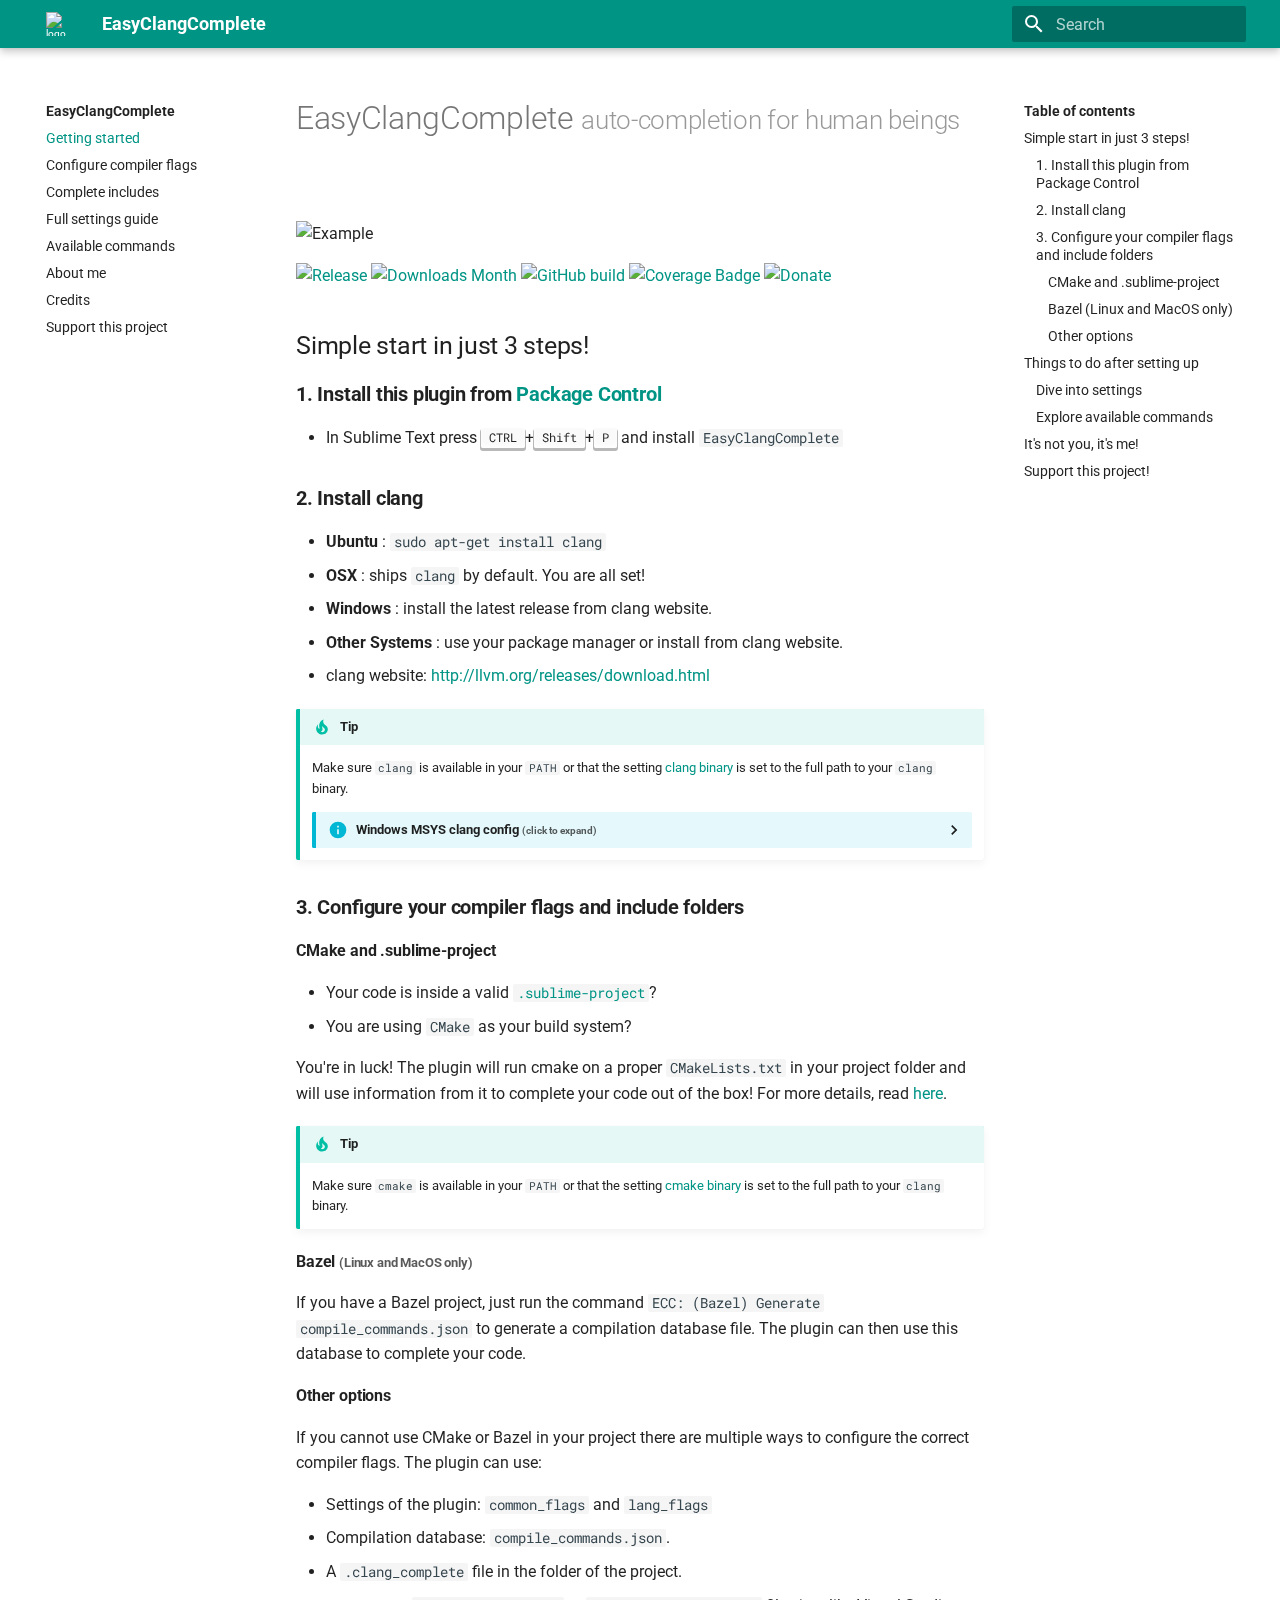
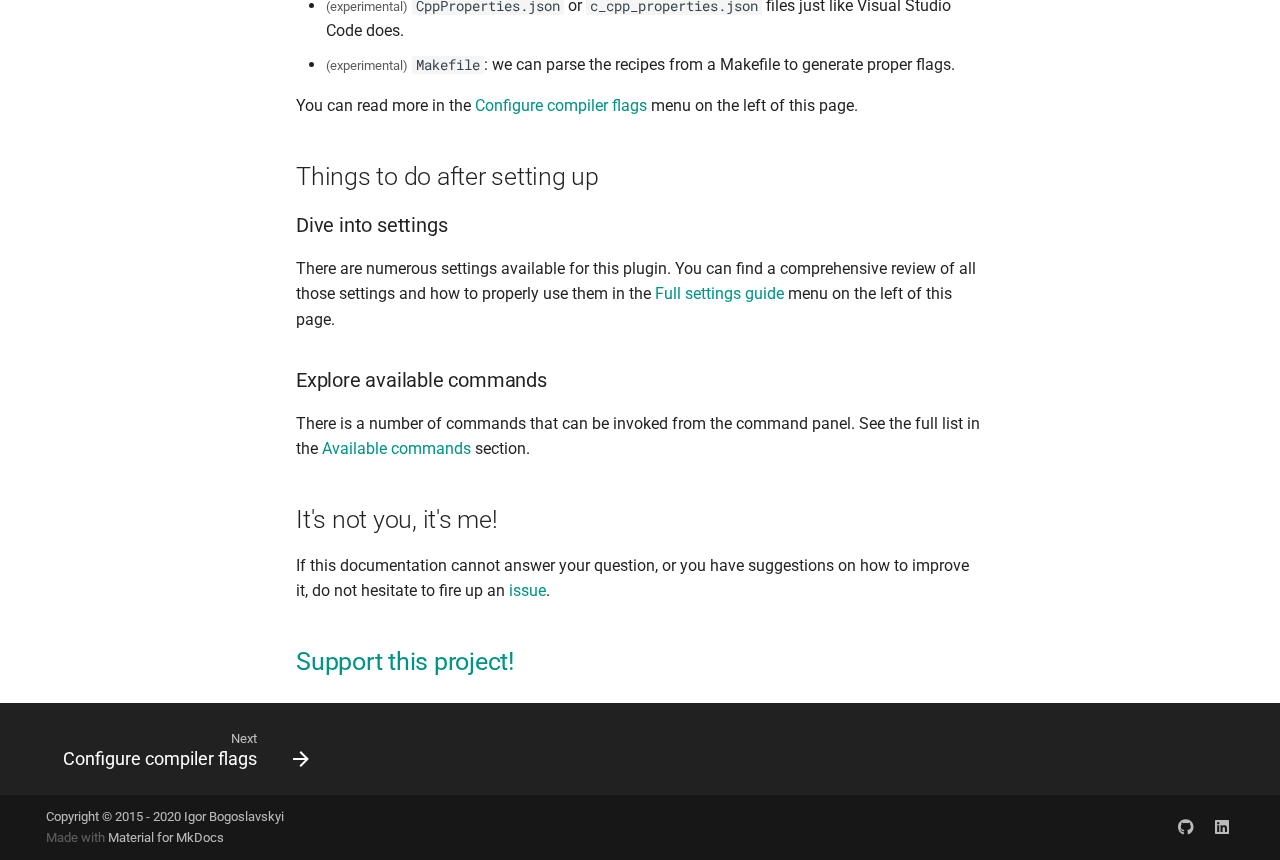
==== commit 66981f57: "Deploying to gh-pages from @ niosus/EasyClangComplete@15277eb079ed8c7f1b978c81c06cf8ef11aec2e7 🚀" ====
--- a/index.html
+++ b/index.html
@@ -572,10 +572,8 @@
 <p><img alt="Example" src="img/AutoComplete.gif" /></p>
 <p><a href="https://github.com/niosus/EasyClangComplete/releases"><img alt="Release" src="https://img.shields.io/github/release/niosus/EasyClangComplete.svg?style=flat-square" /></a>
 <a href="https://packagecontrol.io/packages/EasyClangComplete"><img alt="Downloads Month" src="https://img.shields.io/packagecontrol/dm/EasyClangComplete.svg?maxAge=3600&amp;style=flat-square" /></a>
-<a href="https://travis-ci.org/niosus/EasyClangComplete"><img alt="Travis Build" src="https://img.shields.io/travis/niosus/EasyClangComplete/master.svg?style=flat-square&amp;label=linux%20|%20osx" /></a>
-<a href="https://ci.appveyor.com/project/niosus/easyclangcomplete/branch/master"><img alt="Windows Build" src="https://img.shields.io/appveyor/ci/niosus/easyclangcomplete/master.svg?style=flat-square&amp;label=windows" /></a>
-<a href="https://www.codacy.com/app/zabugr/EasyClangComplete/dashboard"><img alt="Codacy Badge" src="https://img.shields.io/codacy/grade/254f8db44b004dffa76b8cebfece4c06.svg?style=flat-square&amp;label=quality" /></a>
-<a href="https://www.codacy.com/app/zabugr/EasyClangComplete/dashboard"><img alt="Coverage Badge" src="https://img.shields.io/codacy/coverage/254f8db44b004dffa76b8cebfece4c06.svg?style=flat-square" /></a>
+<a href="https://github.com/niosus/EasyClangComplete/actions"><img alt="GitHub build" src="https://img.shields.io/github/checks-status/niosus/EasyClangComplete/master?style=flat-square" /></a>
+<a href="https://app.codecov.io/gh/niosus/EasyClangComplete/branch/master"><img alt="Coverage Badge" src="https://img.shields.io/codecov/c/gh/niosus/EasyClangComplete?style=flat-square&amp;token=KJ8IuinGs1" /></a>
 <a href="https://www.paypal.com/cgi-bin/webscr?cmd=_s-xclick&amp;hosted_button_id=2QLY7J4Q944HS"><img alt="Donate" src="https://img.shields.io/badge/Donate-PayPal-blue.svg?style=flat-square" /></a></p>
 <h2 id="simple-start-in-just-3-steps"><strong>Simple start in just 3 steps!</strong><a class="headerlink" href="#simple-start-in-just-3-steps" title="Permanent link">&para;</a></h2>
 <h3 id="1-install-this-plugin-from-package-control"><strong>1. Install this plugin from <a href="https://packagecontrol.io/">Package Control</a></strong><a class="headerlink" href="#1-install-this-plugin-from-package-control" title="Permanent link">&para;</a></h3>
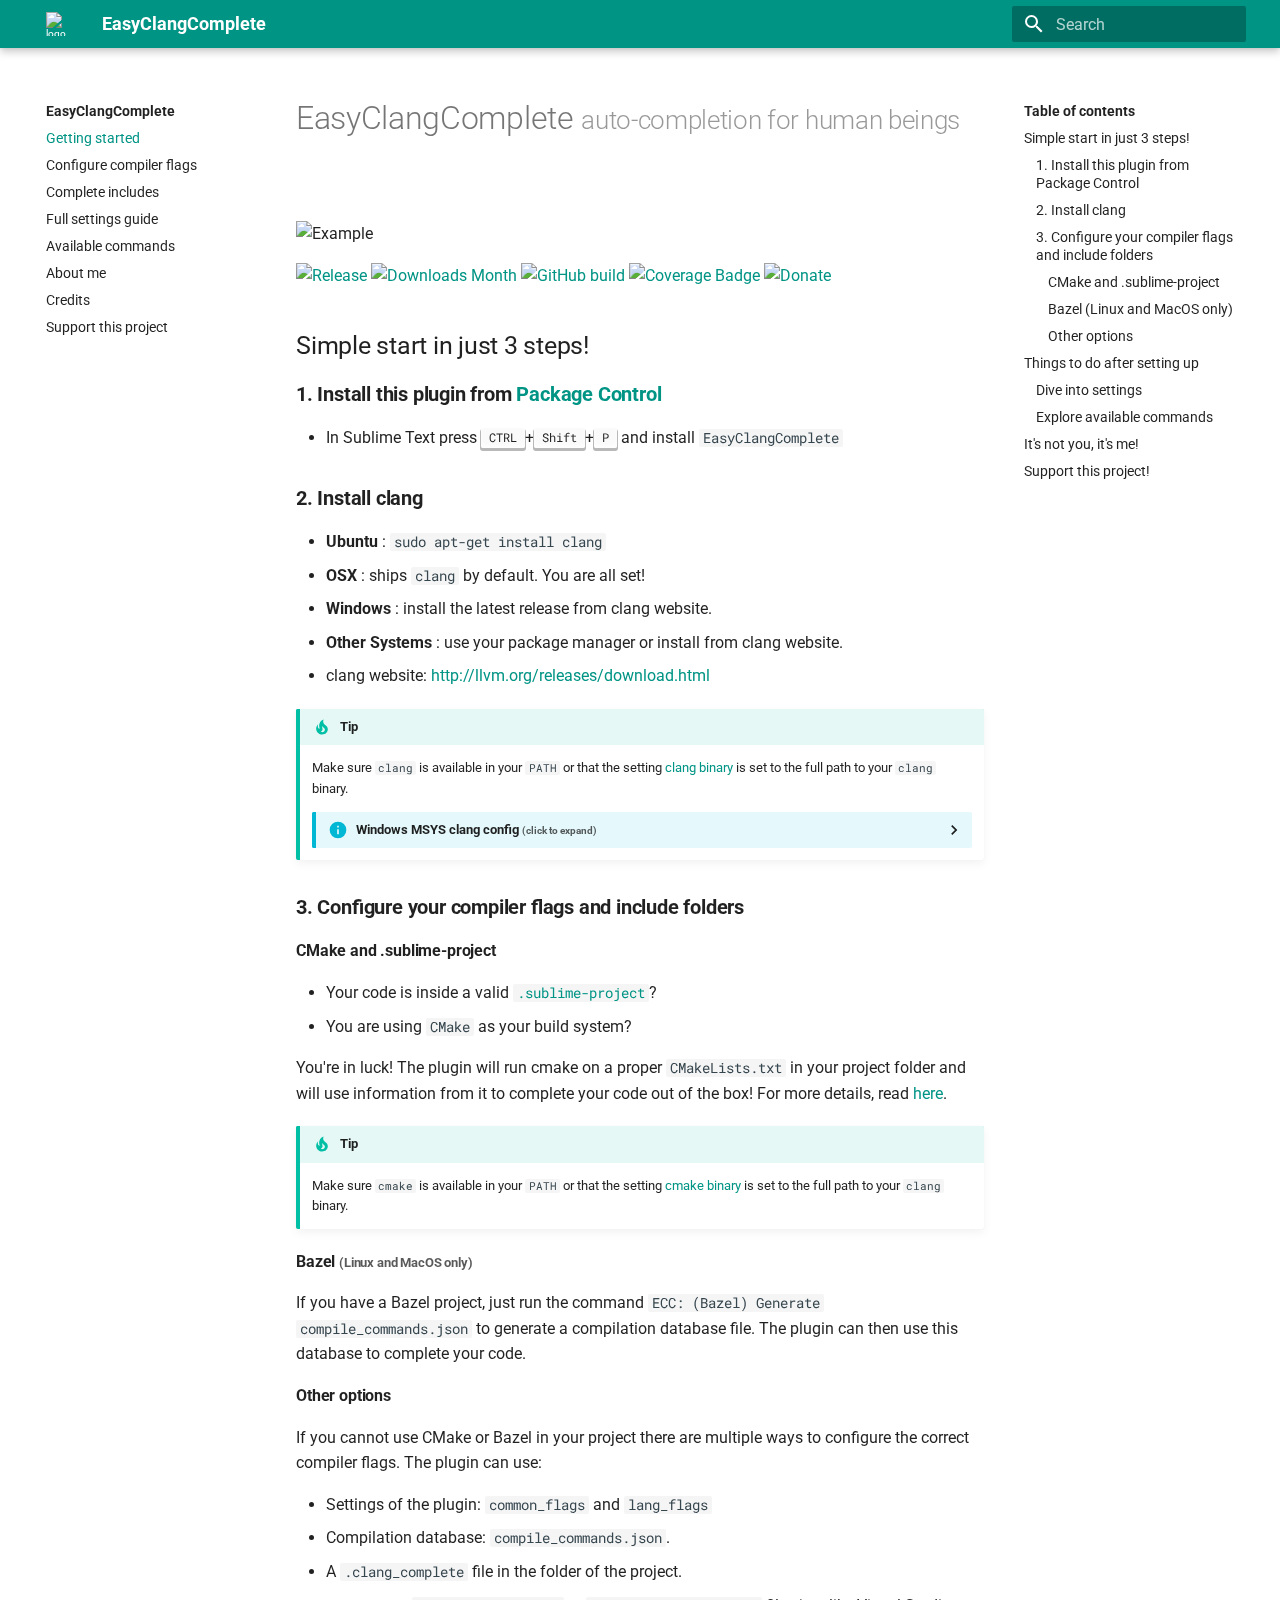
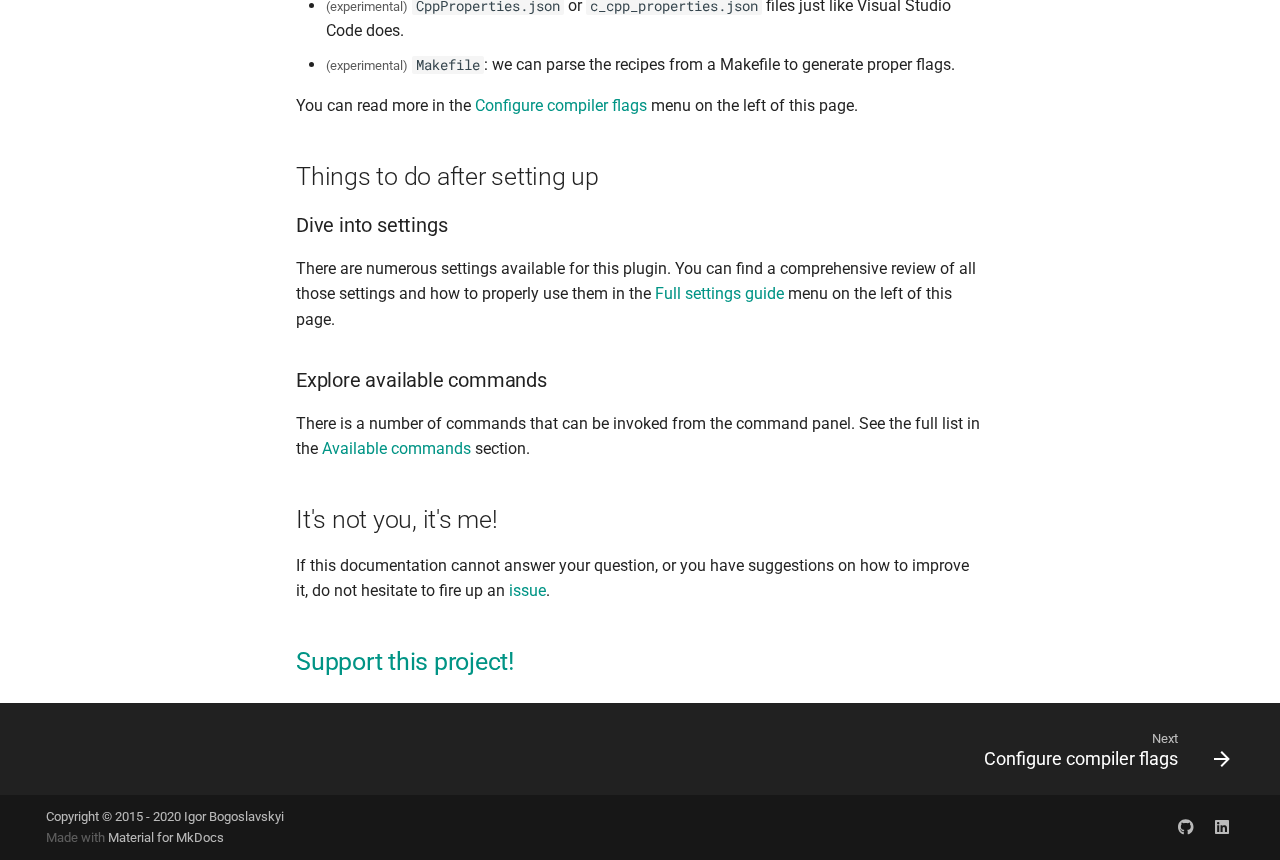
==== commit e34f8ae7: "Deploying to gh-pages from @ niosus/EasyClangComplete@3b16eb17735aaa3f56bb295fc5481b269ee9f2ef 🚀" ====
--- a/index.html
+++ b/index.html
@@ -9,7 +9,7 @@
       
       
       <link rel="icon" href="img/favicon.ico">
-      <meta name="generator" content="mkdocs-1.2.3, mkdocs-material-8.1.0">
+      <meta name="generator" content="mkdocs-1.2.3, mkdocs-material-8.1.3">
     
     
       
@@ -17,10 +17,10 @@
       
     
     
-      <link rel="stylesheet" href="assets/stylesheets/main.82f3c0b9.min.css">
-      
-        
-        <link rel="stylesheet" href="assets/stylesheets/palette.9204c3b2.min.css">
+      <link rel="stylesheet" href="assets/stylesheets/main.edf004c2.min.css">
+      
+        
+        <link rel="stylesheet" href="assets/stylesheets/palette.e6a45f82.min.css">
         
           
           
@@ -572,7 +572,7 @@
 <p><img alt="Example" src="img/AutoComplete.gif" /></p>
 <p><a href="https://github.com/niosus/EasyClangComplete/releases"><img alt="Release" src="https://img.shields.io/github/release/niosus/EasyClangComplete.svg?style=flat-square" /></a>
 <a href="https://packagecontrol.io/packages/EasyClangComplete"><img alt="Downloads Month" src="https://img.shields.io/packagecontrol/dm/EasyClangComplete.svg?maxAge=3600&amp;style=flat-square" /></a>
-<a href="https://github.com/niosus/EasyClangComplete/actions"><img alt="GitHub build" src="https://img.shields.io/github/checks-status/niosus/EasyClangComplete/master?style=flat-square" /></a>
+<a href="https://github.com/niosus/EasyClangComplete/actions"><img alt="GitHub build" src="https://img.shields.io/github/workflow/status/niosus/EasyClangComplete/test?style=flat-square" /></a>
 <a href="https://app.codecov.io/gh/niosus/EasyClangComplete/branch/master"><img alt="Coverage Badge" src="https://img.shields.io/codecov/c/gh/niosus/EasyClangComplete?style=flat-square&amp;token=KJ8IuinGs1" /></a>
 <a href="https://www.paypal.com/cgi-bin/webscr?cmd=_s-xclick&amp;hosted_button_id=2QLY7J4Q944HS"><img alt="Donate" src="https://img.shields.io/badge/Donate-PayPal-blue.svg?style=flat-square" /></a></p>
 <h2 id="simple-start-in-just-3-steps"><strong>Simple start in just 3 steps!</strong><a class="headerlink" href="#simple-start-in-just-3-steps" title="Permanent link">&para;</a></h2>
@@ -736,10 +736,10 @@
     <div class="md-dialog" data-md-component="dialog">
       <div class="md-dialog__inner md-typeset"></div>
     </div>
-    <script id="__config" type="application/json">{"base": ".", "features": [], "translations": {"clipboard.copy": "Copy to clipboard", "clipboard.copied": "Copied to clipboard", "search.config.lang": "en", "search.config.pipeline": "trimmer, stopWordFilter", "search.config.separator": "[\\s\\-]+", "search.placeholder": "Search", "search.result.placeholder": "Type to start searching", "search.result.none": "No matching documents", "search.result.one": "1 matching document", "search.result.other": "# matching documents", "search.result.more.one": "1 more on this page", "search.result.more.other": "# more on this page", "search.result.term.missing": "Missing", "select.version.title": "Select version"}, "search": "assets/javascripts/workers/search.cefbb252.min.js"}</script>
-    
-    
-      <script src="assets/javascripts/bundle.17f42bbf.min.js"></script>
+    <script id="__config" type="application/json">{"base": ".", "features": [], "translations": {"clipboard.copy": "Copy to clipboard", "clipboard.copied": "Copied to clipboard", "search.config.lang": "en", "search.config.pipeline": "trimmer, stopWordFilter", "search.config.separator": "[\\s\\-]+", "search.placeholder": "Search", "search.result.placeholder": "Type to start searching", "search.result.none": "No matching documents", "search.result.one": "1 matching document", "search.result.other": "# matching documents", "search.result.more.one": "1 more on this page", "search.result.more.other": "# more on this page", "search.result.term.missing": "Missing", "select.version.title": "Select version"}, "search": "assets/javascripts/workers/search.0bbba5b5.min.js"}</script>
+    
+    
+      <script src="assets/javascripts/bundle.e1a181d9.min.js"></script>
       
     
   </body>
--- a/assets/stylesheets/main.edf004c2.min.css
+++ b/assets/stylesheets/main.edf004c2.min.css
@@ -0,0 +1,9 @@
+@charset "UTF-8";html{-webkit-text-size-adjust:none;-moz-text-size-adjust:none;text-size-adjust:none;box-sizing:border-box}*,:after,:before{box-sizing:inherit}body{margin:0}a,button,input,label{-webkit-tap-highlight-color:transparent}a{color:inherit;text-decoration:none}hr{border:0;box-sizing:content-box;display:block;height:.05rem;overflow:visible;padding:0}small{font-size:80%}sub,sup{line-height:1em}img{border-style:none}table{border-collapse:separate;border-spacing:0}td,th{font-weight:400;vertical-align:top}button{background:transparent;border:0;font-family:inherit;font-size:inherit;margin:0;padding:0}input{border:0;outline:none}:root{--md-default-fg-color:rgba(0,0,0,.87);--md-default-fg-color--light:rgba(0,0,0,.54);--md-default-fg-color--lighter:rgba(0,0,0,.32);--md-default-fg-color--lightest:rgba(0,0,0,.07);--md-default-bg-color:#fff;--md-default-bg-color--light:hsla(0,0%,100%,.7);--md-default-bg-color--lighter:hsla(0,0%,100%,.3);--md-default-bg-color--lightest:hsla(0,0%,100%,.12);--md-primary-fg-color:#4051b5;--md-primary-fg-color--light:#5d6cc0;--md-primary-fg-color--dark:#303fa1;--md-primary-bg-color:#fff;--md-primary-bg-color--light:hsla(0,0%,100%,.7);--md-accent-fg-color:#526cfe;--md-accent-fg-color--transparent:rgba(82,108,254,.1);--md-accent-bg-color:#fff;--md-accent-bg-color--light:hsla(0,0%,100%,.7);--md-shadow-z1:0 0.2rem 0.5rem rgba(0,0,0,.05),0 0 0.05rem rgba(0,0,0,.1);--md-shadow-z2:0 0.2rem 0.5rem rgba(0,0,0,.1),0 0 0.05rem rgba(0,0,0,.25);--md-shadow-z3:0 0.2rem 0.5rem rgba(0,0,0,.2),0 0 0.05rem rgba(0,0,0,.35)}:root>*{--md-code-fg-color:#36464e;--md-code-bg-color:#f5f5f5;--md-code-hl-color:rgba(255,255,0,.5);--md-code-hl-number-color:#d52a2a;--md-code-hl-special-color:#db1457;--md-code-hl-function-color:#a846b9;--md-code-hl-constant-color:#6e59d9;--md-code-hl-keyword-color:#3f6ec6;--md-code-hl-string-color:#1c7d4d;--md-code-hl-name-color:var(--md-code-fg-color);--md-code-hl-operator-color:var(--md-default-fg-color--light);--md-code-hl-punctuation-color:var(--md-default-fg-color--light);--md-code-hl-comment-color:var(--md-default-fg-color--light);--md-code-hl-generic-color:var(--md-default-fg-color--light);--md-code-hl-variable-color:var(--md-default-fg-color--light);--md-typeset-color:var(--md-default-fg-color);--md-typeset-a-color:var(--md-primary-fg-color);--md-typeset-mark-color:rgba(255,255,0,.5);--md-typeset-del-color:rgba(245,80,61,.15);--md-typeset-ins-color:rgba(11,213,112,.15);--md-typeset-kbd-color:#fafafa;--md-typeset-kbd-accent-color:#fff;--md-typeset-kbd-border-color:#b8b8b8;--md-typeset-table-color:rgba(0,0,0,.12);--md-admonition-fg-color:var(--md-default-fg-color);--md-admonition-bg-color:var(--md-default-bg-color);--md-footer-fg-color:#fff;--md-footer-fg-color--light:hsla(0,0%,100%,.7);--md-footer-fg-color--lighter:hsla(0,0%,100%,.3);--md-footer-bg-color:rgba(0,0,0,.87);--md-footer-bg-color--dark:rgba(0,0,0,.32)}.md-icon svg{fill:currentColor;display:block;height:1.2rem;width:1.2rem}body{-webkit-font-smoothing:antialiased;-moz-osx-font-smoothing:grayscale;--md-text-font-family:var(--md-text-font,_),-apple-system,BlinkMacSystemFont,Helvetica,Arial,sans-serif;--md-code-font-family:var(--md-code-font,_),SFMono-Regular,Consolas,Menlo,monospace}body,input{font-feature-settings:"kern","liga";font-family:var(--md-text-font-family)}body,code,input,kbd,pre{color:var(--md-typeset-color)}code,kbd,pre{font-feature-settings:"kern";font-family:var(--md-code-font-family)}:root{--md-typeset-table-sort-icon:url('data:image/svg+xml;charset=utf-8,<svg xmlns="http://www.w3.org/2000/svg" viewBox="0 0 24 24"><path d="m18 21-4-4h3V7h-3l4-4 4 4h-3v10h3M2 19v-2h10v2M2 13v-2h7v2M2 7V5h4v2H2z"/></svg>');--md-typeset-table-sort-icon--asc:url('data:image/svg+xml;charset=utf-8,<svg xmlns="http://www.w3.org/2000/svg" viewBox="0 0 24 24"><path d="M19 17h3l-4 4-4-4h3V3h2M2 17h10v2H2M6 5v2H2V5m0 6h7v2H2v-2z"/></svg>');--md-typeset-table-sort-icon--desc:url('data:image/svg+xml;charset=utf-8,<svg xmlns="http://www.w3.org/2000/svg" viewBox="0 0 24 24"><path d="M19 7h3l-4-4-4 4h3v14h2M2 17h10v2H2M6 5v2H2V5m0 6h7v2H2v-2z"/></svg>')}.md-typeset{-webkit-print-color-adjust:exact;color-adjust:exact;font-size:.8rem;line-height:1.6}@media print{.md-typeset{font-size:.68rem}}.md-typeset :is(ul,ol,dl,figure,blockquote,pre){margin:1em 0}.md-typeset h1{color:var(--md-default-fg-color--light);font-size:2em;line-height:1.3;margin:0 0 1.25em}.md-typeset h1,.md-typeset h2{font-weight:300;letter-spacing:-.01em}.md-typeset h2{font-size:1.5625em;line-height:1.4;margin:1.6em 0 .64em}.md-typeset h3{font-size:1.25em;font-weight:400;letter-spacing:-.01em;line-height:1.5;margin:1.6em 0 .8em}.md-typeset h2+h3{margin-top:.8em}.md-typeset h4{font-weight:700;letter-spacing:-.01em;margin:1em 0}.md-typeset :is(h5,h6){color:var(--md-default-fg-color--light);font-size:.8em;font-weight:700;letter-spacing:-.01em;margin:1.25em 0}.md-typeset h5{text-transform:uppercase}.md-typeset hr{border-bottom:.05rem solid var(--md-default-fg-color--lightest);display:flow-root;margin:1.5em 0}.md-typeset a{color:var(--md-typeset-a-color);word-break:break-word}.md-typeset a,.md-typeset a:before{transition:color 125ms}.md-typeset a:is(:focus,:hover){color:var(--md-accent-fg-color)}.md-typeset a.focus-visible{outline-color:var(--md-accent-fg-color);outline-offset:.2rem}.md-typeset :is(code,pre,kbd){color:var(--md-code-fg-color);direction:ltr}@media print{.md-typeset :is(code,pre,kbd){white-space:pre-wrap}}.md-typeset code{background-color:var(--md-code-bg-color);border-radius:.1rem;-webkit-box-decoration-break:clone;box-decoration-break:clone;font-size:.85em;padding:0 .2941176471em;word-break:break-word}.md-typeset code:not(.focus-visible){-webkit-tap-highlight-color:transparent;outline:none}.md-typeset :is(h1,h2,h3,h4,h5,h6) code{background-color:transparent;box-shadow:none;margin:initial;padding:initial}.md-typeset a code{color:currentColor}.md-typeset pre{display:flow-root;line-height:1.4;position:relative}.md-typeset pre>code{-webkit-box-decoration-break:slice;box-decoration-break:slice;box-shadow:none;display:block;margin:0;outline-color:var(--md-accent-fg-color);overflow:auto;padding:.7720588235em 1.1764705882em;scrollbar-color:var(--md-default-fg-color--lighter) transparent;scrollbar-width:thin;touch-action:auto;word-break:normal}.md-typeset pre>code:hover{scrollbar-color:var(--md-accent-fg-color) transparent}.md-typeset pre>code::-webkit-scrollbar{height:.2rem;width:.2rem}.md-typeset pre>code::-webkit-scrollbar-thumb{background-color:var(--md-default-fg-color--lighter)}.md-typeset pre>code::-webkit-scrollbar-thumb:hover{background-color:var(--md-accent-fg-color)}.md-typeset kbd{background-color:var(--md-typeset-kbd-color);border-radius:.1rem;box-shadow:0 .1rem 0 .05rem var(--md-typeset-kbd-border-color),0 .1rem 0 var(--md-typeset-kbd-border-color),0 -.1rem .2rem var(--md-typeset-kbd-accent-color) inset;color:var(--md-default-fg-color);display:inline-block;font-size:.75em;padding:0 .6666666667em;vertical-align:text-top;word-break:break-word}.md-typeset mark{background-color:var(--md-typeset-mark-color);-webkit-box-decoration-break:clone;box-decoration-break:clone;color:inherit;word-break:break-word}.md-typeset abbr{border-bottom:.05rem dotted var(--md-default-fg-color--light);cursor:help;text-decoration:none}@media (hover:none){.md-typeset abbr{position:relative}[dir=ltr] .md-typeset abbr[title]:is(:focus,:hover):after{left:0}[dir=rtl] .md-typeset abbr[title]:is(:focus,:hover):after{right:0}.md-typeset abbr[title]:is(:focus,:hover):after{background-color:var(--md-default-fg-color);border-radius:.1rem;box-shadow:var(--md-shadow-z3);color:var(--md-default-bg-color);content:attr(title);display:inline-block;font-size:.7rem;margin-top:2em;max-width:80%;min-width:-webkit-max-content;min-width:max-content;padding:.2rem .3rem;position:absolute;width:auto}}.md-typeset small{opacity:.75}[dir=ltr] .md-typeset :is(sup,sub){margin-left:.078125em}[dir=rtl] .md-typeset :is(sup,sub){margin-right:.078125em}[dir=ltr] .md-typeset blockquote{padding-left:.6rem}[dir=rtl] .md-typeset blockquote{padding-right:.6rem}[dir=ltr] .md-typeset blockquote{border-left:.2rem solid var(--md-default-fg-color--lighter)}[dir=rtl] .md-typeset blockquote{border-right:.2rem solid var(--md-default-fg-color--lighter)}.md-typeset blockquote{color:var(--md-default-fg-color--light)}.md-typeset ul{list-style-type:disc}[dir=ltr] .md-typeset :is(ul,ol){margin-left:.625em}[dir=rtl] .md-typeset :is(ul,ol){margin-right:.625em}.md-typeset :is(ul,ol){padding:0}.md-typeset :is(ul,ol):not([hidden]){display:flow-root}.md-typeset :is(ul,ol) ol{list-style-type:lower-alpha}.md-typeset :is(ul,ol) ol ol{list-style-type:lower-roman}[dir=ltr] .md-typeset :is(ul,ol) li{margin-left:1.25em}[dir=rtl] .md-typeset :is(ul,ol) li{margin-right:1.25em}.md-typeset :is(ul,ol) li{margin-bottom:.5em}.md-typeset :is(ul,ol) li :is(p,blockquote){margin:.5em 0}.md-typeset :is(ul,ol) li:last-child{margin-bottom:0}[dir=ltr] .md-typeset :is(ul,ol) li :is(ul,ol){margin-left:.625em}[dir=rtl] .md-typeset :is(ul,ol) li :is(ul,ol){margin-right:.625em}.md-typeset :is(ul,ol) li :is(ul,ol){margin-bottom:.5em;margin-top:.5em}[dir=ltr] .md-typeset dd{margin-left:1.875em}[dir=rtl] .md-typeset dd{margin-right:1.875em}.md-typeset dd{margin-bottom:1.5em;margin-top:1em}.md-typeset :is(img,svg){height:auto;max-width:100%}.md-typeset :is(img,svg)[align=left]{margin:1em 1em 1em 0}.md-typeset :is(img,svg)[align=right]{margin:1em 0 1em 1em}.md-typeset :is(img,svg)[align]:only-child{margin-top:0}.md-typeset img[src$="#only-dark"]{display:none}.md-typeset figure{display:flow-root;margin:0 auto;max-width:100%;text-align:center;width:-webkit-fit-content;width:-moz-fit-content;width:fit-content}.md-typeset figure img{display:block}.md-typeset figcaption{font-style:italic;margin:1em auto 2em;max-width:24rem}.md-typeset iframe{max-width:100%}.md-typeset table:not([class]){background-color:var(--md-default-bg-color);border:.05rem solid var(--md-typeset-table-color);border-radius:.1rem;display:inline-block;font-size:.64rem;max-width:100%;overflow:auto;touch-action:auto}@media print{.md-typeset table:not([class]){display:table}}.md-typeset table:not([class])+*{margin-top:1.5em}.md-typeset table:not([class]) :is(th,td)>:first-child{margin-top:0}.md-typeset table:not([class]) :is(th,td)>:last-child{margin-bottom:0}.md-typeset table:not([class]) :is(th,td):not([align]){text-align:left}[dir=rtl] .md-typeset table:not([class]) :is(th,td):not([align]){text-align:right}.md-typeset table:not([class]) th{font-weight:700;min-width:5rem;padding:.9375em 1.25em;vertical-align:top}.md-typeset table:not([class]) th a{color:inherit}.md-typeset table:not([class]) td{border-top:.05rem solid var(--md-typeset-table-color);padding:.9375em 1.25em;vertical-align:top}.md-typeset table:not([class]) tbody tr{transition:background-color 125ms}.md-typeset table:not([class]) tbody tr:hover{background-color:rgba(0,0,0,.035);box-shadow:0 .05rem 0 var(--md-default-bg-color) inset}.md-typeset table:not([class]) a{word-break:normal}.md-typeset table th[role=columnheader]{cursor:pointer}[dir=ltr] .md-typeset table th[role=columnheader]:after{margin-left:.5em}[dir=rtl] .md-typeset table th[role=columnheader]:after{margin-right:.5em}.md-typeset table th[role=columnheader]:after{content:"";display:inline-block;height:1.2em;-webkit-mask-image:var(--md-typeset-table-sort-icon);mask-image:var(--md-typeset-table-sort-icon);-webkit-mask-repeat:no-repeat;mask-repeat:no-repeat;-webkit-mask-size:contain;mask-size:contain;transition:background-color 125ms;vertical-align:text-bottom;width:1.2em}.md-typeset table th[role=columnheader]:hover:after{background-color:var(--md-default-fg-color--lighter)}.md-typeset table th[role=columnheader][aria-sort=ascending]:after{background-color:var(--md-default-fg-color--light);-webkit-mask-image:var(--md-typeset-table-sort-icon--asc);mask-image:var(--md-typeset-table-sort-icon--asc)}.md-typeset table th[role=columnheader][aria-sort=descending]:after{background-color:var(--md-default-fg-color--light);-webkit-mask-image:var(--md-typeset-table-sort-icon--desc);mask-image:var(--md-typeset-table-sort-icon--desc)}.md-typeset__scrollwrap{margin:1em -.8rem;overflow-x:auto;touch-action:auto}.md-typeset__table{display:inline-block;margin-bottom:.5em;padding:0 .8rem}@media print{.md-typeset__table{display:block}}html .md-typeset__table table{display:table;margin:0;overflow:hidden;width:100%}@media screen and (max-width:44.9375em){.md-content__inner>pre{margin:1em -.8rem}.md-content__inner>pre code{border-radius:0}}.md-banner{background-color:var(--md-footer-bg-color);color:var(--md-footer-fg-color);overflow:auto}@media print{.md-banner{display:none}}.md-banner--warning{background:var(--md-typeset-mark-color);color:var(--md-default-fg-color)}.md-banner__inner{font-size:.7rem;margin:.6rem auto;padding:0 .8rem}html{font-size:125%;height:100%;overflow-x:hidden}@media screen and (min-width:100em){html{font-size:137.5%}}@media screen and (min-width:125em){html{font-size:150%}}body{background-color:var(--md-default-bg-color);display:flex;flex-direction:column;font-size:.5rem;min-height:100%;position:relative;width:100%}@media print{body{display:block}}@media screen and (max-width:59.9375em){body[data-md-state=lock]{position:fixed}}.md-grid{margin-left:auto;margin-right:auto;max-width:61rem}.md-container{display:flex;flex-direction:column;flex-grow:1}@media print{.md-container{display:block}}.md-main{flex-grow:1}.md-main__inner{display:flex;height:100%;margin-top:1.5rem}.md-ellipsis{overflow:hidden;text-overflow:ellipsis;white-space:nowrap}.md-toggle{display:none}.md-option{height:0;opacity:0;position:absolute;width:0}.md-option:checked+label:not([hidden]){display:block}.md-option.focus-visible+label{outline-color:var(--md-accent-fg-color);outline-style:auto}.md-skip{background-color:var(--md-default-fg-color);border-radius:.1rem;color:var(--md-default-bg-color);font-size:.64rem;margin:.5rem;opacity:0;outline-color:var(--md-accent-fg-color);padding:.3rem .5rem;position:fixed;transform:translateY(.4rem);z-index:-1}.md-skip:focus{opacity:1;transform:translateY(0);transition:transform .25s cubic-bezier(.4,0,.2,1),opacity 175ms 75ms;z-index:10}@page{margin:25mm}:root{--md-clipboard-icon:url('data:image/svg+xml;charset=utf-8,<svg xmlns="http://www.w3.org/2000/svg" viewBox="0 0 24 24"><path d="M19 21H8V7h11m0-2H8a2 2 0 0 0-2 2v14a2 2 0 0 0 2 2h11a2 2 0 0 0 2-2V7a2 2 0 0 0-2-2m-3-4H4a2 2 0 0 0-2 2v14h2V3h12V1z"/></svg>')}.md-clipboard{border-radius:.1rem;color:var(--md-default-fg-color--lightest);cursor:pointer;height:1.5em;outline-color:var(--md-accent-fg-color);outline-offset:.1rem;position:absolute;right:.5em;top:.5em;transition:color .25s;width:1.5em;z-index:1}@media print{.md-clipboard{display:none}}.md-clipboard:not(.focus-visible){-webkit-tap-highlight-color:transparent;outline:none}:hover>.md-clipboard{color:var(--md-default-fg-color--light)}.md-clipboard:is(:focus,:hover){color:var(--md-accent-fg-color)}.md-clipboard:after{background-color:currentColor;content:"";display:block;height:1.125em;margin:0 auto;-webkit-mask-image:var(--md-clipboard-icon);mask-image:var(--md-clipboard-icon);-webkit-mask-repeat:no-repeat;mask-repeat:no-repeat;-webkit-mask-size:contain;mask-size:contain;width:1.125em}.md-clipboard--inline{cursor:pointer}.md-clipboard--inline code{transition:color .25s,background-color .25s}.md-clipboard--inline:is(:focus,:hover) code{background-color:var(--md-accent-fg-color--transparent);color:var(--md-accent-fg-color)}.md-content{flex-grow:1;min-width:0}.md-content__inner{margin:0 .8rem 1.2rem;padding-top:.6rem}@media screen and (min-width:76.25em){[dir=ltr] .md-sidebar--primary:not([hidden])~.md-content>.md-content__inner{margin-left:1.2rem}[dir=rtl] .md-sidebar--primary:not([hidden])~.md-content>.md-content__inner{margin-right:1.2rem}[dir=ltr] .md-sidebar--secondary:not([hidden])~.md-content>.md-content__inner{margin-right:1.2rem}[dir=rtl] .md-sidebar--secondary:not([hidden])~.md-content>.md-content__inner{margin-left:1.2rem}}.md-content__inner:before{content:"";display:block;height:.4rem}.md-content__inner>:last-child{margin-bottom:0}[dir=ltr] .md-content__button{margin-left:.4rem}[dir=rtl] .md-content__button{margin-right:.4rem}.md-content__button{float:right;margin:.4rem 0;padding:0}@media print{.md-content__button{display:none}}[dir=rtl] .md-content__button{float:left}.md-typeset .md-content__button{color:var(--md-default-fg-color--lighter)}.md-content__button svg{display:inline;vertical-align:top}[dir=rtl] .md-content__button svg{transform:scaleX(-1)}[dir=ltr] .md-dialog{right:.8rem}[dir=rtl] .md-dialog{left:.8rem}.md-dialog{background-color:var(--md-default-fg-color);border-radius:.1rem;bottom:.8rem;box-shadow:var(--md-shadow-z3);min-width:11.1rem;opacity:0;padding:.4rem .6rem;pointer-events:none;position:fixed;transform:translateY(100%);transition:transform 0ms .4s,opacity .4s;z-index:4}@media print{.md-dialog{display:none}}.md-dialog[data-md-state=open]{opacity:1;pointer-events:auto;transform:translateY(0);transition:transform .4s cubic-bezier(.075,.85,.175,1),opacity .4s}.md-dialog__inner{color:var(--md-default-bg-color);font-size:.7rem}.md-footer{background-color:var(--md-footer-bg-color);color:var(--md-footer-fg-color)}@media print{.md-footer{display:none}}.md-footer__inner{display:flex;justify-content:space-between;overflow:auto;padding:.2rem}.md-footer__link{display:flex;flex-grow:0.01;outline-color:var(--md-accent-fg-color);overflow:hidden;padding-bottom:.4rem;padding-top:1.4rem;transition:opacity .25s}.md-footer__link:is(:focus,:hover){opacity:.7}[dir=rtl] .md-footer__link svg{transform:scaleX(-1)}@media screen and (max-width:44.9375em){.md-footer__link--prev .md-footer__title{display:none}}[dir=ltr] .md-footer__link--next{margin-left:auto}[dir=rtl] .md-footer__link--next{margin-right:auto}.md-footer__link--next{text-align:right}[dir=rtl] .md-footer__link--next{text-align:left}.md-footer__title{flex-grow:1;font-size:.9rem;line-height:2.4rem;max-width:calc(100% - 2.4rem);padding:0 1rem;position:relative}.md-footer__button{margin:.2rem;padding:.4rem}.md-footer__direction{font-size:.64rem;left:0;margin-top:-1rem;opacity:.7;padding:0 1rem;position:absolute;right:0}.md-footer-meta{background-color:var(--md-footer-bg-color--dark)}.md-footer-meta__inner{display:flex;flex-wrap:wrap;justify-content:space-between;padding:.2rem}html .md-footer-meta.md-typeset a{color:var(--md-footer-fg-color--light)}html .md-footer-meta.md-typeset a:is(:focus,:hover){color:var(--md-footer-fg-color)}.md-copyright{color:var(--md-footer-fg-color--lighter);font-size:.64rem;margin:auto .6rem;padding:.4rem 0;width:100%}@media screen and (min-width:45em){.md-copyright{width:auto}}.md-copyright__highlight{color:var(--md-footer-fg-color--light)}.md-social{margin:0 .4rem;padding:.2rem 0 .6rem}@media screen and (min-width:45em){.md-social{padding:.6rem 0}}.md-social__link{display:inline-block;height:1.6rem;text-align:center;width:1.6rem}.md-social__link:before{line-height:1.9}.md-social__link svg{fill:currentColor;max-height:.8rem;vertical-align:-25%}.md-typeset .md-button{border:.1rem solid;border-radius:.1rem;color:var(--md-primary-fg-color);cursor:pointer;display:inline-block;font-weight:700;padding:.625em 2em;transition:color 125ms,background-color 125ms,border-color 125ms}.md-typeset .md-button--primary{background-color:var(--md-primary-fg-color);border-color:var(--md-primary-fg-color);color:var(--md-primary-bg-color)}.md-typeset .md-button:is(:focus,:hover){background-color:var(--md-accent-fg-color);border-color:var(--md-accent-fg-color);color:var(--md-accent-bg-color)}[dir=ltr] .md-typeset .md-input{border-top-left-radius:.1rem}[dir=rtl] .md-typeset .md-input{border-top-right-radius:.1rem}[dir=ltr] .md-typeset .md-input{border-top-right-radius:.1rem}[dir=rtl] .md-typeset .md-input{border-top-left-radius:.1rem}.md-typeset .md-input{border-bottom:.1rem solid var(--md-default-fg-color--lighter);box-shadow:var(--md-shadow-z1);font-size:.8rem;height:1.8rem;padding:0 .6rem;transition:border .25s,box-shadow .25s}.md-typeset .md-input:is(:focus,:hover){border-bottom-color:var(--md-accent-fg-color);box-shadow:var(--md-shadow-z2)}.md-typeset .md-input--stretch{width:100%}.md-header{background-color:var(--md-primary-fg-color);box-shadow:0 0 .2rem transparent,0 .2rem .4rem transparent;color:var(--md-primary-bg-color);left:0;position:sticky;right:0;top:0;z-index:4}@media print{.md-header{display:none}}.md-header[data-md-state=shadow]{box-shadow:0 0 .2rem rgba(0,0,0,.1),0 .2rem .4rem rgba(0,0,0,.2);transition:transform .25s cubic-bezier(.1,.7,.1,1),box-shadow .25s}.md-header[data-md-state=hidden]{transform:translateY(-100%);transition:transform .25s cubic-bezier(.8,0,.6,1),box-shadow .25s}.md-header__inner{align-items:center;display:flex;padding:0 .2rem}.md-header__button{color:currentColor;cursor:pointer;margin:.2rem;outline-color:var(--md-accent-fg-color);padding:.4rem;position:relative;transition:opacity .25s;vertical-align:middle;z-index:1}.md-header__button:hover{opacity:.7}.md-header__button:not([hidden]){display:inline-block}.md-header__button:not(.focus-visible){-webkit-tap-highlight-color:transparent;outline:none}.md-header__button.md-logo{margin:.2rem;padding:.4rem}@media screen and (max-width:76.1875em){.md-header__button.md-logo{display:none}}.md-header__button.md-logo :is(img,svg){fill:currentColor;display:block;height:1.2rem;width:1.2rem}@media screen and (min-width:60em){.md-header__button[for=__search]{display:none}}.no-js .md-header__button[for=__search]{display:none}[dir=rtl] .md-header__button[for=__search] svg{transform:scaleX(-1)}@media screen and (min-width:76.25em){.md-header__button[for=__drawer]{display:none}}.md-header__topic{display:flex;max-width:100%;position:absolute;transition:transform .4s cubic-bezier(.1,.7,.1,1),opacity .15s}.md-header__topic+.md-header__topic{opacity:0;pointer-events:none;transform:translateX(1.25rem);transition:transform .4s cubic-bezier(1,.7,.1,.1),opacity .15s;z-index:-1}[dir=rtl] .md-header__topic+.md-header__topic{transform:translateX(-1.25rem)}.md-header__topic:first-child{font-weight:700}[dir=ltr] .md-header__title{margin-right:.4rem}[dir=rtl] .md-header__title{margin-left:.4rem}[dir=ltr] .md-header__title{margin-left:1rem}[dir=rtl] .md-header__title{margin-right:1rem}.md-header__title{flex-grow:1;font-size:.9rem;height:2.4rem;line-height:2.4rem}.md-header__title[data-md-state=active] .md-header__topic{opacity:0;pointer-events:none;transform:translateX(-1.25rem);transition:transform .4s cubic-bezier(1,.7,.1,.1),opacity .15s;z-index:-1}[dir=rtl] .md-header__title[data-md-state=active] .md-header__topic{transform:translateX(1.25rem)}.md-header__title[data-md-state=active] .md-header__topic+.md-header__topic{opacity:1;pointer-events:auto;transform:translateX(0);transition:transform .4s cubic-bezier(.1,.7,.1,1),opacity .15s;z-index:0}.md-header__title>.md-header__ellipsis{height:100%;position:relative;width:100%}.md-header__option{display:flex;flex-shrink:0;max-width:100%;transition:max-width 0ms .25s,opacity .25s .25s;white-space:nowrap}[data-md-toggle=search]:checked~.md-header .md-header__option{max-width:0;opacity:0;transition:max-width 0ms,opacity 0ms}.md-header__source{display:none}@media screen and (min-width:60em){[dir=ltr] .md-header__source{margin-left:1rem}[dir=rtl] .md-header__source{margin-right:1rem}.md-header__source{display:block;max-width:11.7rem;width:11.7rem}}@media screen and (min-width:76.25em){[dir=ltr] .md-header__source{margin-left:1.4rem}[dir=rtl] .md-header__source{margin-right:1.4rem}}:root{--md-nav-icon--prev:url('data:image/svg+xml;charset=utf-8,<svg xmlns="http://www.w3.org/2000/svg" viewBox="0 0 24 24"><path d="M20 11v2H8l5.5 5.5-1.42 1.42L4.16 12l7.92-7.92L13.5 5.5 8 11h12z"/></svg>');--md-nav-icon--next:url('data:image/svg+xml;charset=utf-8,<svg xmlns="http://www.w3.org/2000/svg" viewBox="0 0 24 24"><path d="M8.59 16.58 13.17 12 8.59 7.41 10 6l6 6-6 6-1.41-1.42z"/></svg>');--md-toc-icon:url('data:image/svg+xml;charset=utf-8,<svg xmlns="http://www.w3.org/2000/svg" viewBox="0 0 24 24"><path d="M3 9h14V7H3v2m0 4h14v-2H3v2m0 4h14v-2H3v2m16 0h2v-2h-2v2m0-10v2h2V7h-2m0 6h2v-2h-2v2z"/></svg>')}.md-nav{font-size:.7rem;line-height:1.3}.md-nav__title{display:block;font-weight:700;overflow:hidden;padding:0 .6rem;text-overflow:ellipsis}.md-nav__title .md-nav__button{display:none}.md-nav__title .md-nav__button img{height:100%;width:auto}.md-nav__title .md-nav__button.md-logo :is(img,svg){fill:currentColor;display:block;height:2.4rem;width:2.4rem}.md-nav__list{list-style:none;margin:0;padding:0}.md-nav__item{padding:0 .6rem}[dir=ltr] .md-nav__item .md-nav__item{padding-right:0}[dir=rtl] .md-nav__item .md-nav__item{padding-left:0}.md-nav__link{align-items:center;cursor:pointer;display:flex;justify-content:space-between;margin-top:.625em;overflow:hidden;scroll-snap-align:start;text-overflow:ellipsis;transition:color 125ms}.md-nav__link[data-md-state=blur]{color:var(--md-default-fg-color--light)}.md-nav__item .md-nav__link--active{color:var(--md-typeset-a-color)}.md-nav__item .md-nav__link--index [href]{width:100%}.md-nav__link:is(:focus,:hover){color:var(--md-accent-fg-color)}.md-nav__link.focus-visible{outline-color:var(--md-accent-fg-color);outline-offset:.2rem}.md-nav--primary .md-nav__link[for=__toc]{display:none}.md-nav--primary .md-nav__link[for=__toc] .md-icon:after{background-color:currentColor;display:block;height:100%;-webkit-mask-image:var(--md-toc-icon);mask-image:var(--md-toc-icon);width:100%}.md-nav--primary .md-nav__link[for=__toc]~.md-nav{display:none}.md-nav__link>*{cursor:pointer;display:flex}.md-nav__icon{flex-shrink:0}.md-nav__source{display:none}@media screen and (max-width:76.1875em){.md-nav--primary,.md-nav--primary .md-nav{background-color:var(--md-default-bg-color);display:flex;flex-direction:column;height:100%;left:0;position:absolute;right:0;top:0;z-index:1}.md-nav--primary :is(.md-nav__title,.md-nav__item){font-size:.8rem;line-height:1.5}.md-nav--primary .md-nav__title{background-color:var(--md-default-fg-color--lightest);color:var(--md-default-fg-color--light);cursor:pointer;font-weight:400;height:5.6rem;line-height:2.4rem;padding:3rem .8rem .2rem;position:relative;white-space:nowrap}[dir=ltr] .md-nav--primary .md-nav__title .md-nav__icon{left:.4rem}[dir=rtl] .md-nav--primary .md-nav__title .md-nav__icon{right:.4rem}.md-nav--primary .md-nav__title .md-nav__icon{display:block;height:1.2rem;margin:.2rem;position:absolute;top:.4rem;width:1.2rem}.md-nav--primary .md-nav__title .md-nav__icon:after{background-color:currentColor;content:"";display:block;height:100%;-webkit-mask-image:var(--md-nav-icon--prev);mask-image:var(--md-nav-icon--prev);-webkit-mask-repeat:no-repeat;mask-repeat:no-repeat;-webkit-mask-size:contain;mask-size:contain;width:100%}.md-nav--primary .md-nav__title~.md-nav__list{background-color:var(--md-default-bg-color);box-shadow:0 .05rem 0 var(--md-default-fg-color--lightest) inset;overflow-y:auto;scroll-snap-type:y mandatory;touch-action:pan-y}.md-nav--primary .md-nav__title~.md-nav__list>:first-child{border-top:0}.md-nav--primary .md-nav__title[for=__drawer]{background-color:var(--md-primary-fg-color);color:var(--md-primary-bg-color);font-weight:700}[dir=ltr] .md-nav--primary .md-nav__title .md-logo{left:.2rem}[dir=rtl] .md-nav--primary .md-nav__title .md-logo{right:.2rem}.md-nav--primary .md-nav__title .md-logo{display:block;margin:.2rem;padding:.4rem;position:absolute;top:.2rem}.md-nav--primary .md-nav__list{flex:1}.md-nav--primary .md-nav__item{border-top:.05rem solid var(--md-default-fg-color--lightest);padding:0}.md-nav--primary .md-nav__item--active>.md-nav__link{color:var(--md-typeset-a-color)}.md-nav--primary .md-nav__item--active>.md-nav__link:is(:focus,:hover){color:var(--md-accent-fg-color)}.md-nav--primary .md-nav__link{margin-top:0;padding:.6rem .8rem}[dir=ltr] .md-nav--primary .md-nav__link .md-nav__icon{margin-right:-.2rem}[dir=rtl] .md-nav--primary .md-nav__link .md-nav__icon{margin-left:-.2rem}.md-nav--primary .md-nav__link .md-nav__icon{font-size:1.2rem;height:1.2rem;width:1.2rem}.md-nav--primary .md-nav__link .md-nav__icon:after{background-color:currentColor;content:"";display:block;height:100%;-webkit-mask-image:var(--md-nav-icon--next);mask-image:var(--md-nav-icon--next);-webkit-mask-repeat:no-repeat;mask-repeat:no-repeat;-webkit-mask-size:contain;mask-size:contain;width:100%}[dir=rtl] .md-nav--primary .md-nav__icon:after{transform:scale(-1)}.md-nav--primary .md-nav--secondary .md-nav{background-color:transparent;position:static}[dir=ltr] .md-nav--primary .md-nav--secondary .md-nav .md-nav__link{padding-left:1.4rem}[dir=rtl] .md-nav--primary .md-nav--secondary .md-nav .md-nav__link{padding-right:1.4rem}[dir=ltr] .md-nav--primary .md-nav--secondary .md-nav .md-nav .md-nav__link{padding-left:2rem}[dir=rtl] .md-nav--primary .md-nav--secondary .md-nav .md-nav .md-nav__link{padding-right:2rem}[dir=ltr] .md-nav--primary .md-nav--secondary .md-nav .md-nav .md-nav .md-nav__link{padding-left:2.6rem}[dir=rtl] .md-nav--primary .md-nav--secondary .md-nav .md-nav .md-nav .md-nav__link{padding-right:2.6rem}[dir=ltr] .md-nav--primary .md-nav--secondary .md-nav .md-nav .md-nav .md-nav .md-nav__link{padding-left:3.2rem}[dir=rtl] .md-nav--primary .md-nav--secondary .md-nav .md-nav .md-nav .md-nav .md-nav__link{padding-right:3.2rem}.md-nav--secondary{background-color:transparent}.md-nav__toggle~.md-nav{display:flex;opacity:0;transform:translateX(100%);transition:transform .25s cubic-bezier(.8,0,.6,1),opacity 125ms 50ms}[dir=rtl] .md-nav__toggle~.md-nav{transform:translateX(-100%)}.md-nav__toggle:checked~.md-nav{opacity:1;transform:translateX(0);transition:transform .25s cubic-bezier(.4,0,.2,1),opacity 125ms 125ms}.md-nav__toggle:checked~.md-nav>.md-nav__list{-webkit-backface-visibility:hidden;backface-visibility:hidden}}@media screen and (max-width:59.9375em){.md-nav--primary .md-nav__link[for=__toc]{display:flex}.md-nav--primary .md-nav__link[for=__toc] .md-icon:after{content:""}.md-nav--primary .md-nav__link[for=__toc]+.md-nav__link{display:none}.md-nav--primary .md-nav__link[for=__toc]~.md-nav{display:flex}.md-nav__source{background-color:var(--md-primary-fg-color--dark);color:var(--md-primary-bg-color);display:block;padding:0 .2rem}}@media screen and (min-width:60em) and (max-width:76.1875em){.md-nav--integrated .md-nav__link[for=__toc]{display:flex}.md-nav--integrated .md-nav__link[for=__toc] .md-icon:after{content:""}.md-nav--integrated .md-nav__link[for=__toc]+.md-nav__link{display:none}.md-nav--integrated .md-nav__link[for=__toc]~.md-nav{display:flex}}@media screen and (min-width:60em){.md-nav--secondary .md-nav__title[for=__toc]{scroll-snap-align:start}.md-nav--secondary .md-nav__title .md-nav__icon{display:none}}@media screen and (min-width:76.25em){.md-nav{transition:max-height .25s cubic-bezier(.86,0,.07,1)}.md-nav--primary .md-nav__title[for=__drawer]{scroll-snap-align:start}.md-nav--primary .md-nav__title .md-nav__icon{display:none}.md-nav__toggle~.md-nav{display:none}.md-nav__toggle:is(:checked,:indeterminate)~.md-nav{display:block}.md-nav__item--nested>.md-nav>.md-nav__title{display:none}.md-nav__item--section{display:block;margin:1.25em 0}.md-nav__item--section:last-child{margin-bottom:0}.md-nav__item--section>.md-nav__link{font-weight:700;pointer-events:none}.md-nav__item--section>.md-nav__link--index [href]{pointer-events:auto}.md-nav__item--section>.md-nav__link .md-nav__icon{display:none}.md-nav__item--section>.md-nav{display:block}.md-nav__item--section>.md-nav>.md-nav__list>.md-nav__item{padding:0}.md-nav__icon{float:right;height:.9rem;transition:transform .25s;width:.9rem}[dir=rtl] .md-nav__icon{float:left;transform:rotate(180deg)}.md-nav__icon:after{background-color:currentColor;content:"";display:inline-block;height:100%;-webkit-mask-image:var(--md-nav-icon--next);mask-image:var(--md-nav-icon--next);-webkit-mask-repeat:no-repeat;mask-repeat:no-repeat;-webkit-mask-size:contain;mask-size:contain;vertical-align:-.1rem;width:100%}.md-nav__item--nested .md-nav__toggle:checked~.md-nav__link .md-nav__icon,.md-nav__item--nested .md-nav__toggle:indeterminate~.md-nav__link .md-nav__icon{transform:rotate(90deg)}.md-nav--lifted>.md-nav__list>.md-nav__item--nested,.md-nav--lifted>.md-nav__title{display:none}.md-nav--lifted>.md-nav__list>.md-nav__item{display:none}.md-nav--lifted>.md-nav__list>.md-nav__item--active{display:block;padding:0}.md-nav--lifted>.md-nav__list>.md-nav__item--active>.md-nav__link{font-weight:700;margin-top:0;padding:0 .6rem;pointer-events:none}.md-nav--lifted>.md-nav__list>.md-nav__item--active>.md-nav__link--index [href]{pointer-events:auto}.md-nav--lifted>.md-nav__list>.md-nav__item--active>.md-nav__link .md-nav__icon{display:none}.md-nav--lifted .md-nav[data-md-level="1"]{display:block}[dir=ltr] .md-nav--lifted .md-nav[data-md-level="1"]>.md-nav__list>.md-nav__item{padding-right:.6rem}[dir=rtl] .md-nav--lifted .md-nav[data-md-level="1"]>.md-nav__list>.md-nav__item{padding-left:.6rem}.md-nav--integrated>.md-nav__list>.md-nav__item--active:not(.md-nav__item--nested){padding:0 .6rem}.md-nav--integrated>.md-nav__list>.md-nav__item--active:not(.md-nav__item--nested)>.md-nav__link{padding:0}[dir=ltr] .md-nav--integrated>.md-nav__list>.md-nav__item--active .md-nav--secondary{border-left:.05rem solid var(--md-primary-fg-color)}[dir=rtl] .md-nav--integrated>.md-nav__list>.md-nav__item--active .md-nav--secondary{border-right:.05rem solid var(--md-primary-fg-color)}.md-nav--integrated>.md-nav__list>.md-nav__item--active .md-nav--secondary{display:block;margin-bottom:1.25em}.md-nav--integrated>.md-nav__list>.md-nav__item--active .md-nav--secondary>.md-nav__title{display:none}}:root{--md-search-result-icon:url('data:image/svg+xml;charset=utf-8,<svg xmlns="http://www.w3.org/2000/svg" viewBox="0 0 24 24"><path d="M14 2H6a2 2 0 0 0-2 2v16a2 2 0 0 0 2 2h7c-.41-.25-.8-.56-1.14-.9-.33-.33-.61-.7-.86-1.1H6V4h7v5h5v1.18c.71.16 1.39.43 2 .82V8l-6-6m6.31 16.9c1.33-2.11.69-4.9-1.4-6.22-2.11-1.33-4.91-.68-6.22 1.4-1.34 2.11-.69 4.89 1.4 6.22 1.46.93 3.32.93 4.79.02L22 23.39 23.39 22l-3.08-3.1m-3.81.1a2.5 2.5 0 0 1-2.5-2.5 2.5 2.5 0 0 1 2.5-2.5 2.5 2.5 0 0 1 2.5 2.5 2.5 2.5 0 0 1-2.5 2.5z"/></svg>')}.md-search{position:relative}@media screen and (min-width:60em){.md-search{padding:.2rem 0}}.no-js .md-search{display:none}.md-search__overlay{opacity:0;z-index:1}@media screen and (max-width:59.9375em){[dir=ltr] .md-search__overlay{left:-2.2rem}[dir=rtl] .md-search__overlay{right:-2.2rem}.md-search__overlay{background-color:var(--md-default-bg-color);border-radius:1rem;height:2rem;overflow:hidden;pointer-events:none;position:absolute;top:-1rem;transform-origin:center;transition:transform .3s .1s,opacity .2s .2s;width:2rem}[data-md-toggle=search]:checked~.md-header .md-search__overlay{opacity:1;transition:transform .4s,opacity .1s}}@media screen and (min-width:60em){[dir=ltr] .md-search__overlay{left:0}[dir=rtl] .md-search__overlay{right:0}.md-search__overlay{background-color:rgba(0,0,0,.54);cursor:pointer;height:0;position:fixed;top:0;transition:width 0ms .25s,height 0ms .25s,opacity .25s;width:0}[data-md-toggle=search]:checked~.md-header .md-search__overlay{height:200vh;opacity:1;transition:width 0ms,height 0ms,opacity .25s;width:100%}}@media screen and (max-width:29.9375em){[data-md-toggle=search]:checked~.md-header .md-search__overlay{transform:scale(45)}}@media screen and (min-width:30em) and (max-width:44.9375em){[data-md-toggle=search]:checked~.md-header .md-search__overlay{transform:scale(60)}}@media screen and (min-width:45em) and (max-width:59.9375em){[data-md-toggle=search]:checked~.md-header .md-search__overlay{transform:scale(75)}}.md-search__inner{-webkit-backface-visibility:hidden;backface-visibility:hidden}@media screen and (max-width:59.9375em){[dir=ltr] .md-search__inner{left:0}[dir=rtl] .md-search__inner{right:0}.md-search__inner{height:0;opacity:0;overflow:hidden;position:fixed;top:0;transform:translateX(5%);transition:width 0ms .3s,height 0ms .3s,transform .15s cubic-bezier(.4,0,.2,1) .15s,opacity .15s .15s;width:0;z-index:2}[dir=rtl] .md-search__inner{transform:translateX(-5%)}[data-md-toggle=search]:checked~.md-header .md-search__inner{height:100%;opacity:1;transform:translateX(0);transition:width 0ms 0ms,height 0ms 0ms,transform .15s cubic-bezier(.1,.7,.1,1) .15s,opacity .15s .15s;width:100%}}@media screen and (min-width:60em){.md-search__inner{float:right;padding:.1rem 0;position:relative;transition:width .25s cubic-bezier(.1,.7,.1,1);width:11.7rem}[dir=rtl] .md-search__inner{float:left}}@media screen and (min-width:60em) and (max-width:76.1875em){[data-md-toggle=search]:checked~.md-header .md-search__inner{width:23.4rem}}@media screen and (min-width:76.25em){[data-md-toggle=search]:checked~.md-header .md-search__inner{width:34.4rem}}.md-search__form{background-color:var(--md-default-bg-color);box-shadow:0 0 .6rem transparent;height:2.4rem;position:relative;transition:color .25s,background-color .25s;z-index:2}@media screen and (min-width:60em){.md-search__form{background-color:rgba(0,0,0,.26);border-radius:.1rem;height:1.8rem}.md-search__form:hover{background-color:hsla(0,0%,100%,.12)}}[data-md-toggle=search]:checked~.md-header .md-search__form{background-color:var(--md-default-bg-color);border-radius:.1rem .1rem 0 0;box-shadow:0 0 .6rem rgba(0,0,0,.07);color:var(--md-default-fg-color)}[dir=ltr] .md-search__input{padding-left:3.6rem;padding-right:2.2rem}[dir=rtl] .md-search__input{padding-left:2.2rem;padding-right:3.6rem}.md-search__input{background:transparent;font-size:.9rem;height:100%;position:relative;text-overflow:ellipsis;width:100%;z-index:2}.md-search__input::placeholder{transition:color .25s}.md-search__input::placeholder,.md-search__input~.md-search__icon{color:var(--md-default-fg-color--light)}.md-search__input::-ms-clear{display:none}@media screen and (max-width:59.9375em){.md-search__input{font-size:.9rem;height:2.4rem;width:100%}}@media screen and (min-width:60em){[dir=ltr] .md-search__input{padding-left:2.2rem}[dir=rtl] .md-search__input{padding-right:2.2rem}.md-search__input{color:inherit;font-size:.8rem}.md-search__input::placeholder{color:var(--md-primary-bg-color--light)}.md-search__input+.md-search__icon{color:var(--md-primary-bg-color)}[data-md-toggle=search]:checked~.md-header .md-search__input{text-overflow:clip}[data-md-toggle=search]:checked~.md-header .md-search__input+.md-search__icon,[data-md-toggle=search]:checked~.md-header .md-search__input::placeholder{color:var(--md-default-fg-color--light)}}.md-search__icon{cursor:pointer;display:inline-block;height:1.2rem;transition:color .25s,opacity .25s;width:1.2rem}.md-search__icon:hover{opacity:.7}[dir=ltr] .md-search__icon[for=__search]{left:.5rem}[dir=rtl] .md-search__icon[for=__search]{right:.5rem}.md-search__icon[for=__search]{position:absolute;top:.3rem;z-index:2}[dir=rtl] .md-search__icon[for=__search] svg{transform:scaleX(-1)}@media screen and (max-width:59.9375em){[dir=ltr] .md-search__icon[for=__search]{left:.8rem}[dir=rtl] .md-search__icon[for=__search]{right:.8rem}.md-search__icon[for=__search]{top:.6rem}.md-search__icon[for=__search] svg:first-child{display:none}}@media screen and (min-width:60em){.md-search__icon[for=__search]{pointer-events:none}.md-search__icon[for=__search] svg:last-child{display:none}}[dir=ltr] .md-search__options{right:.5rem}[dir=rtl] .md-search__options{left:.5rem}.md-search__options{pointer-events:none;position:absolute;top:.3rem;z-index:2}@media screen and (max-width:59.9375em){[dir=ltr] .md-search__options{right:.8rem}[dir=rtl] .md-search__options{left:.8rem}.md-search__options{top:.6rem}}[dir=ltr] .md-search__options>*{margin-left:.2rem}[dir=rtl] .md-search__options>*{margin-right:.2rem}.md-search__options>*{color:var(--md-default-fg-color--light);opacity:0;transform:scale(.75);transition:transform .15s cubic-bezier(.1,.7,.1,1),opacity .15s}.md-search__options>:not(.focus-visible){-webkit-tap-highlight-color:transparent;outline:none}[data-md-toggle=search]:checked~.md-header .md-search__input:valid~.md-search__options>*{opacity:1;pointer-events:auto;transform:scale(1)}[data-md-toggle=search]:checked~.md-header .md-search__input:valid~.md-search__options>:hover{opacity:.7}[dir=ltr] .md-search__suggest{padding-left:3.6rem;padding-right:2.2rem}[dir=rtl] .md-search__suggest{padding-left:2.2rem;padding-right:3.6rem}.md-search__suggest{align-items:center;color:var(--md-default-fg-color--lighter);display:flex;font-size:.9rem;height:100%;opacity:0;position:absolute;top:0;transition:opacity 50ms;white-space:nowrap;width:100%}@media screen and (min-width:60em){[dir=ltr] .md-search__suggest{padding-left:2.2rem}[dir=rtl] .md-search__suggest{padding-right:2.2rem}.md-search__suggest{font-size:.8rem}}[data-md-toggle=search]:checked~.md-header .md-search__suggest{opacity:1;transition:opacity .3s .1s}[dir=ltr] .md-search__output{border-bottom-left-radius:.1rem}[dir=rtl] .md-search__output{border-bottom-right-radius:.1rem}[dir=ltr] .md-search__output{border-bottom-right-radius:.1rem}[dir=rtl] .md-search__output{border-bottom-left-radius:.1rem}.md-search__output{overflow:hidden;position:absolute;width:100%;z-index:1}@media screen and (max-width:59.9375em){.md-search__output{bottom:0;top:2.4rem}}@media screen and (min-width:60em){.md-search__output{opacity:0;top:1.9rem;transition:opacity .4s}[data-md-toggle=search]:checked~.md-header .md-search__output{box-shadow:var(--md-shadow-z3);opacity:1}}.md-search__scrollwrap{-webkit-backface-visibility:hidden;backface-visibility:hidden;background-color:var(--md-default-bg-color);height:100%;overflow-y:auto;touch-action:pan-y}@media (-webkit-max-device-pixel-ratio:1),(max-resolution:1dppx){.md-search__scrollwrap{transform:translateZ(0)}}@media screen and (min-width:60em) and (max-width:76.1875em){.md-search__scrollwrap{width:23.4rem}}@media screen and (min-width:76.25em){.md-search__scrollwrap{width:34.4rem}}@media screen and (min-width:60em){.md-search__scrollwrap{max-height:0;scrollbar-color:var(--md-default-fg-color--lighter) transparent;scrollbar-width:thin}[data-md-toggle=search]:checked~.md-header .md-search__scrollwrap{max-height:75vh}.md-search__scrollwrap:hover{scrollbar-color:var(--md-accent-fg-color) transparent}.md-search__scrollwrap::-webkit-scrollbar{height:.2rem;width:.2rem}.md-search__scrollwrap::-webkit-scrollbar-thumb{background-color:var(--md-default-fg-color--lighter)}.md-search__scrollwrap::-webkit-scrollbar-thumb:hover{background-color:var(--md-accent-fg-color)}}.md-search-result{color:var(--md-default-fg-color);word-break:break-word}.md-search-result__meta{background-color:var(--md-default-fg-color--lightest);color:var(--md-default-fg-color--light);font-size:.64rem;line-height:1.8rem;padding:0 .8rem;scroll-snap-align:start}@media screen and (min-width:60em){[dir=ltr] .md-search-result__meta{padding-left:2.2rem}[dir=rtl] .md-search-result__meta{padding-right:2.2rem}}.md-search-result__list{list-style:none;margin:0;padding:0}.md-search-result__item{box-shadow:0 -.05rem var(--md-default-fg-color--lightest)}.md-search-result__item:first-child{box-shadow:none}.md-search-result__link{display:block;outline:none;scroll-snap-align:start;transition:background-color .25s}.md-search-result__link:is(:focus,:hover){background-color:var(--md-accent-fg-color--transparent)}.md-search-result__link:last-child p:last-child{margin-bottom:.6rem}.md-search-result__more summary{color:var(--md-typeset-a-color);cursor:pointer;display:block;font-size:.64rem;outline:none;padding:.75em .8rem;scroll-snap-align:start;transition:color .25s,background-color .25s}@media screen and (min-width:60em){[dir=ltr] .md-search-result__more summary{padding-left:2.2rem}[dir=rtl] .md-search-result__more summary{padding-right:2.2rem}}.md-search-result__more summary:is(:focus,:hover){background-color:var(--md-accent-fg-color--transparent);color:var(--md-accent-fg-color)}.md-search-result__more summary::-webkit-details-marker,.md-search-result__more summary::marker{display:none}.md-search-result__more summary~*>*{opacity:.65}.md-search-result__article{overflow:hidden;padding:0 .8rem;position:relative}@media screen and (min-width:60em){[dir=ltr] .md-search-result__article{padding-left:2.2rem}[dir=rtl] .md-search-result__article{padding-right:2.2rem}}.md-search-result__article--document .md-search-result__title{font-size:.8rem;font-weight:400;line-height:1.4;margin:.55rem 0}[dir=ltr] .md-search-result__icon{left:0}[dir=rtl] .md-search-result__icon{right:0}.md-search-result__icon{color:var(--md-default-fg-color--light);height:1.2rem;margin:.5rem;position:absolute;width:1.2rem}@media screen and (max-width:59.9375em){.md-search-result__icon{display:none}}.md-search-result__icon:after{background-color:currentColor;content:"";display:inline-block;height:100%;-webkit-mask-image:var(--md-search-result-icon);mask-image:var(--md-search-result-icon);-webkit-mask-repeat:no-repeat;mask-repeat:no-repeat;-webkit-mask-size:contain;mask-size:contain;width:100%}[dir=rtl] .md-search-result__icon:after{transform:scaleX(-1)}.md-search-result__title{font-size:.64rem;font-weight:700;line-height:1.6;margin:.5em 0}.md-search-result__teaser{-webkit-box-orient:vertical;-webkit-line-clamp:2;color:var(--md-default-fg-color--light);display:-webkit-box;font-size:.64rem;line-height:1.6;margin:.5em 0;max-height:2rem;overflow:hidden;text-overflow:ellipsis}@media screen and (max-width:44.9375em){.md-search-result__teaser{-webkit-line-clamp:3;max-height:3rem}}@media screen and (min-width:60em) and (max-width:76.1875em){.md-search-result__teaser{-webkit-line-clamp:3;max-height:3rem}}.md-search-result__teaser mark{background-color:transparent;text-decoration:underline}.md-search-result__terms{font-size:.64rem;font-style:italic;margin:.5em 0}.md-search-result mark{background-color:transparent;color:var(--md-accent-fg-color)}.md-select{position:relative;z-index:1}.md-select__inner{background-color:var(--md-default-bg-color);border-radius:.1rem;box-shadow:var(--md-shadow-z2);color:var(--md-default-fg-color);left:50%;margin-top:.2rem;max-height:0;opacity:0;position:absolute;top:calc(100% - .2rem);transform:translate3d(-50%,.3rem,0);transition:transform .25s 375ms,opacity .25s .25s,max-height 0ms .5s}.md-select:is(:focus-within,:hover) .md-select__inner{max-height:10rem;opacity:1;transform:translate3d(-50%,0,0);transition:transform .25s cubic-bezier(.1,.7,.1,1),opacity .25s,max-height 0ms}.md-select__inner:after{border-bottom:.2rem solid transparent;border-bottom-color:var(--md-default-bg-color);border-left:.2rem solid transparent;border-right:.2rem solid transparent;border-top:0;content:"";height:0;left:50%;margin-left:-.2rem;margin-top:-.2rem;position:absolute;top:0;width:0}.md-select__list{border-radius:.1rem;font-size:.8rem;list-style-type:none;margin:0;max-height:inherit;overflow:auto;padding:0}.md-select__item{line-height:1.8rem}[dir=ltr] .md-select__link{padding-left:.6rem;padding-right:1.2rem}[dir=rtl] .md-select__link{padding-left:1.2rem;padding-right:.6rem}.md-select__link{cursor:pointer;display:block;outline:none;scroll-snap-align:start;transition:background-color .25s,color .25s;width:100%}.md-select__link:is(:focus,:hover){color:var(--md-accent-fg-color)}.md-select__link:focus{background-color:var(--md-default-fg-color--lightest)}.md-sidebar{align-self:flex-start;flex-shrink:0;padding:1.2rem 0;position:sticky;top:2.4rem;width:12.1rem}@media print{.md-sidebar{display:none}}@media screen and (max-width:76.1875em){[dir=ltr] .md-sidebar--primary{left:-12.1rem}[dir=rtl] .md-sidebar--primary{right:-12.1rem}.md-sidebar--primary{background-color:var(--md-default-bg-color);display:block;height:100%;position:fixed;top:0;transform:translateX(0);transition:transform .25s cubic-bezier(.4,0,.2,1),box-shadow .25s;width:12.1rem;z-index:5}[data-md-toggle=drawer]:checked~.md-container .md-sidebar--primary{box-shadow:var(--md-shadow-z3);transform:translateX(12.1rem)}[dir=rtl] [data-md-toggle=drawer]:checked~.md-container .md-sidebar--primary{transform:translateX(-12.1rem)}.md-sidebar--primary .md-sidebar__scrollwrap{bottom:0;left:0;margin:0;overflow:hidden;position:absolute;right:0;scroll-snap-type:none;top:0}}@media screen and (min-width:76.25em){.md-sidebar{height:0}.no-js .md-sidebar{height:auto}}.md-sidebar--secondary{display:none;order:2}@media screen and (min-width:60em){.md-sidebar--secondary{height:0}.no-js .md-sidebar--secondary{height:auto}.md-sidebar--secondary:not([hidden]){display:block}.md-sidebar--secondary .md-sidebar__scrollwrap{touch-action:pan-y}}.md-sidebar__scrollwrap{-webkit-backface-visibility:hidden;backface-visibility:hidden;margin:0 .2rem;overflow-y:auto;scrollbar-color:var(--md-default-fg-color--lighter) transparent;scrollbar-width:thin}.md-sidebar__scrollwrap:hover{scrollbar-color:var(--md-accent-fg-color) transparent}.md-sidebar__scrollwrap::-webkit-scrollbar{height:.2rem;width:.2rem}.md-sidebar__scrollwrap::-webkit-scrollbar-thumb{background-color:var(--md-default-fg-color--lighter)}.md-sidebar__scrollwrap::-webkit-scrollbar-thumb:hover{background-color:var(--md-accent-fg-color)}@media screen and (max-width:76.1875em){.md-overlay{background-color:rgba(0,0,0,.54);height:0;opacity:0;position:fixed;top:0;transition:width 0ms .25s,height 0ms .25s,opacity .25s;width:0;z-index:5}[data-md-toggle=drawer]:checked~.md-overlay{height:100%;opacity:1;transition:width 0ms,height 0ms,opacity .25s;width:100%}}@-webkit-keyframes facts{0%{height:0}to{height:.65rem}}@keyframes facts{0%{height:0}to{height:.65rem}}@-webkit-keyframes fact{0%{opacity:0;transform:translateY(100%)}50%{opacity:0}to{opacity:1;transform:translateY(0)}}@keyframes fact{0%{opacity:0;transform:translateY(100%)}50%{opacity:0}to{opacity:1;transform:translateY(0)}}:root{--md-source-forks-icon:url('data:image/svg+xml;charset=utf-8,<svg xmlns="http://www.w3.org/2000/svg" viewBox="0 0 16 16"><path fill-rule="evenodd" d="M5 3.25a.75.75 0 1 1-1.5 0 .75.75 0 0 1 1.5 0zm0 2.122a2.25 2.25 0 1 0-1.5 0v.878A2.25 2.25 0 0 0 5.75 8.5h1.5v2.128a2.251 2.251 0 1 0 1.5 0V8.5h1.5a2.25 2.25 0 0 0 2.25-2.25v-.878a2.25 2.25 0 1 0-1.5 0v.878a.75.75 0 0 1-.75.75h-4.5A.75.75 0 0 1 5 6.25v-.878zm3.75 7.378a.75.75 0 1 1-1.5 0 .75.75 0 0 1 1.5 0zm3-8.75a.75.75 0 1 0 0-1.5.75.75 0 0 0 0 1.5z"/></svg>');--md-source-repositories-icon:url('data:image/svg+xml;charset=utf-8,<svg xmlns="http://www.w3.org/2000/svg" viewBox="0 0 16 16"><path fill-rule="evenodd" d="M2 2.5A2.5 2.5 0 0 1 4.5 0h8.75a.75.75 0 0 1 .75.75v12.5a.75.75 0 0 1-.75.75h-2.5a.75.75 0 1 1 0-1.5h1.75v-2h-8a1 1 0 0 0-.714 1.7.75.75 0 0 1-1.072 1.05A2.495 2.495 0 0 1 2 11.5v-9zm10.5-1V9h-8c-.356 0-.694.074-1 .208V2.5a1 1 0 0 1 1-1h8zM5 12.25v3.25a.25.25 0 0 0 .4.2l1.45-1.087a.25.25 0 0 1 .3 0L8.6 15.7a.25.25 0 0 0 .4-.2v-3.25a.25.25 0 0 0-.25-.25h-3.5a.25.25 0 0 0-.25.25z"/></svg>');--md-source-stars-icon:url('data:image/svg+xml;charset=utf-8,<svg xmlns="http://www.w3.org/2000/svg" viewBox="0 0 16 16"><path fill-rule="evenodd" d="M8 .25a.75.75 0 0 1 .673.418l1.882 3.815 4.21.612a.75.75 0 0 1 .416 1.279l-3.046 2.97.719 4.192a.75.75 0 0 1-1.088.791L8 12.347l-3.766 1.98a.75.75 0 0 1-1.088-.79l.72-4.194L.818 6.374a.75.75 0 0 1 .416-1.28l4.21-.611L7.327.668A.75.75 0 0 1 8 .25zm0 2.445L6.615 5.5a.75.75 0 0 1-.564.41l-3.097.45 2.24 2.184a.75.75 0 0 1 .216.664l-.528 3.084 2.769-1.456a.75.75 0 0 1 .698 0l2.77 1.456-.53-3.084a.75.75 0 0 1 .216-.664l2.24-2.183-3.096-.45a.75.75 0 0 1-.564-.41L8 2.694v.001z"/></svg>');--md-source-version-icon:url('data:image/svg+xml;charset=utf-8,<svg xmlns="http://www.w3.org/2000/svg" viewBox="0 0 16 16"><path fill-rule="evenodd" d="M2.5 7.775V2.75a.25.25 0 0 1 .25-.25h5.025a.25.25 0 0 1 .177.073l6.25 6.25a.25.25 0 0 1 0 .354l-5.025 5.025a.25.25 0 0 1-.354 0l-6.25-6.25a.25.25 0 0 1-.073-.177zm-1.5 0V2.75C1 1.784 1.784 1 2.75 1h5.025c.464 0 .91.184 1.238.513l6.25 6.25a1.75 1.75 0 0 1 0 2.474l-5.026 5.026a1.75 1.75 0 0 1-2.474 0l-6.25-6.25A1.75 1.75 0 0 1 1 7.775zM6 5a1 1 0 1 0 0 2 1 1 0 0 0 0-2z"/></svg>')}.md-source{-webkit-backface-visibility:hidden;backface-visibility:hidden;display:block;font-size:.65rem;line-height:1.2;outline-color:var(--md-accent-fg-color);transition:opacity .25s;white-space:nowrap}.md-source:hover{opacity:.7}.md-source__icon{display:inline-block;height:2.4rem;vertical-align:middle;width:2rem}[dir=ltr] .md-source__icon svg{margin-left:.6rem}[dir=rtl] .md-source__icon svg{margin-right:.6rem}.md-source__icon svg{margin-top:.6rem}[dir=ltr] .md-source__icon+.md-source__repository{margin-left:-2rem}[dir=rtl] .md-source__icon+.md-source__repository{margin-right:-2rem}[dir=ltr] .md-source__icon+.md-source__repository{padding-left:2rem}[dir=rtl] .md-source__icon+.md-source__repository{padding-right:2rem}[dir=ltr] .md-source__repository{margin-left:.6rem}[dir=rtl] .md-source__repository{margin-right:.6rem}.md-source__repository{display:inline-block;max-width:calc(100% - 1.2rem);overflow:hidden;text-overflow:ellipsis;vertical-align:middle}.md-source__facts{font-size:.55rem;list-style-type:none;margin:.1rem 0 0;opacity:.75;overflow:hidden;padding:0}[data-md-state=done] .md-source__facts{-webkit-animation:facts .25s ease-in;animation:facts .25s ease-in}.md-source__fact{display:inline-block}[data-md-state=done] .md-source__fact{-webkit-animation:fact .4s ease-out;animation:fact .4s ease-out}[dir=ltr] .md-source__fact:before{margin-right:.1rem}[dir=rtl] .md-source__fact:before{margin-left:.1rem}.md-source__fact:before{background-color:currentColor;content:"";display:inline-block;height:.6rem;-webkit-mask-repeat:no-repeat;mask-repeat:no-repeat;-webkit-mask-size:contain;mask-size:contain;vertical-align:text-top;width:.6rem}[dir=ltr] .md-source__fact:nth-child(1n+2):before{margin-left:.4rem}[dir=rtl] .md-source__fact:nth-child(1n+2):before{margin-right:.4rem}.md-source__fact--version:before{-webkit-mask-image:var(--md-source-version-icon);mask-image:var(--md-source-version-icon)}.md-source__fact--stars:before{-webkit-mask-image:var(--md-source-stars-icon);mask-image:var(--md-source-stars-icon)}.md-source__fact--forks:before{-webkit-mask-image:var(--md-source-forks-icon);mask-image:var(--md-source-forks-icon)}.md-source__fact--repositories:before{-webkit-mask-image:var(--md-source-repositories-icon);mask-image:var(--md-source-repositories-icon)}.md-tabs{background-color:var(--md-primary-fg-color);color:var(--md-primary-bg-color);overflow:auto;width:100%}@media print{.md-tabs{display:none}}@media screen and (max-width:76.1875em){.md-tabs{display:none}}.md-tabs[data-md-state=hidden]{pointer-events:none}[dir=ltr] .md-tabs__list{margin-left:.2rem}[dir=rtl] .md-tabs__list{margin-right:.2rem}.md-tabs__list{contain:content;list-style:none;margin:0;padding:0;white-space:nowrap}.md-tabs__item{display:inline-block;height:2.4rem;padding-left:.6rem;padding-right:.6rem}.md-tabs__link{-webkit-backface-visibility:hidden;backface-visibility:hidden;display:block;font-size:.7rem;margin-top:.8rem;opacity:.7;outline-color:var(--md-accent-fg-color);outline-offset:.2rem;transition:transform .4s cubic-bezier(.1,.7,.1,1),opacity .25s}.md-tabs__link--active,.md-tabs__link:is(:focus,:hover){color:inherit;opacity:1}.md-tabs__item:nth-child(2) .md-tabs__link{transition-delay:20ms}.md-tabs__item:nth-child(3) .md-tabs__link{transition-delay:40ms}.md-tabs__item:nth-child(4) .md-tabs__link{transition-delay:60ms}.md-tabs__item:nth-child(5) .md-tabs__link{transition-delay:80ms}.md-tabs__item:nth-child(6) .md-tabs__link{transition-delay:.1s}.md-tabs__item:nth-child(7) .md-tabs__link{transition-delay:.12s}.md-tabs__item:nth-child(8) .md-tabs__link{transition-delay:.14s}.md-tabs__item:nth-child(9) .md-tabs__link{transition-delay:.16s}.md-tabs__item:nth-child(10) .md-tabs__link{transition-delay:.18s}.md-tabs__item:nth-child(11) .md-tabs__link{transition-delay:.2s}.md-tabs__item:nth-child(12) .md-tabs__link{transition-delay:.22s}.md-tabs__item:nth-child(13) .md-tabs__link{transition-delay:.24s}.md-tabs__item:nth-child(14) .md-tabs__link{transition-delay:.26s}.md-tabs__item:nth-child(15) .md-tabs__link{transition-delay:.28s}.md-tabs__item:nth-child(16) .md-tabs__link{transition-delay:.3s}.md-tabs[data-md-state=hidden] .md-tabs__link{opacity:0;transform:translateY(50%);transition:transform 0ms .1s,opacity .1s}@-webkit-keyframes pulse{0%{box-shadow:0 0 0 0 var(--md-default-fg-color--lightest)}75%{box-shadow:0 0 0 .625em transparent}to{box-shadow:0 0 0 0 transparent}}@keyframes pulse{0%{box-shadow:0 0 0 0 var(--md-default-fg-color--lightest)}75%{box-shadow:0 0 0 .625em transparent}to{box-shadow:0 0 0 0 transparent}}:root{--md-tooltip-width:20rem}.md-tooltip{-webkit-backface-visibility:hidden;backface-visibility:hidden;background-color:var(--md-default-bg-color);border-radius:.1rem;box-shadow:var(--md-shadow-z2);color:var(--md-default-fg-color);left:clamp(var(--md-tooltip-0,0rem) + .8rem,var(--md-tooltip-x),(100vw + var(--md-tooltip-0,0rem) + .8rem - var(--md-tooltip-width) - 2 * .8rem));max-height:0;max-width:calc(100vw - 1.6rem);opacity:0;position:absolute;top:var(--md-tooltip-y);transform:translateY(-.4rem);transition:transform 0ms .25s,opacity .25s,max-height 0ms .25s,z-index .25s;width:var(--md-tooltip-width);z-index:0}@media (prefers-reduced-motion){.md-tooltip{transition:none}}:focus-within>.md-tooltip{max-height:1000%;opacity:1;transform:translateY(0);transition:transform .25s cubic-bezier(.1,.7,.1,1),opacity .25s,max-height .25s,z-index 0ms}@media (prefers-reduced-motion){:focus-within>.md-tooltip{transition:none}}.focus-visible>.md-tooltip{outline:var(--md-accent-fg-color) auto}.md-tooltip__inner{font-size:.64rem;padding:.8rem}.md-tooltip__inner.md-typeset>:first-child{margin-top:0}.md-tooltip__inner.md-typeset>:last-child{margin-bottom:0}.md-annotation{outline:none;white-space:normal}[dir=rtl] .md-annotation{direction:rtl}.md-annotation:not([hidden]){display:inline-block}.md-annotation:focus-within>*{z-index:2}.md-annotation__inner{font-family:var(--md-text-font-family);top:calc(var(--md-tooltip-y) + 1.2ch)}:not(:focus-within)>.md-annotation__inner{pointer-events:none;-webkit-user-select:none;user-select:none}.md-annotation__index{color:#fff;cursor:pointer;margin:0 1ch;position:relative;transition:z-index .25s;-webkit-user-select:none;user-select:none;z-index:0}.md-annotation__index:after{-webkit-animation:pulse 2s infinite;animation:pulse 2s infinite;background-color:var(--md-default-fg-color--lighter);border-radius:2ch;content:"";height:2.2ch;left:-.126em;margin:0 -.4ch;padding:0 .4ch;position:absolute;top:.025em;transition:color .25s,background-color .25s;width:max(2.2ch,100% + 1.2ch);z-index:-1}@media (prefers-reduced-motion){.md-annotation__index:after{-webkit-animation:none;animation:none;transition:none}}:is(:focus-within,:hover)>.md-annotation__index:after{background-color:var(--md-accent-fg-color)}:focus-within>.md-annotation__index:after{-webkit-animation:none;animation:none;transition:color .25s,background-color .25s}@media (prefers-reduced-motion){:focus-within>.md-annotation__index:after{transition:none}}.md-annotation__index [data-md-annotation-id]:before{content:attr(data-md-annotation-id);display:inline-block;transition:transform .4s cubic-bezier(.1,.7,.1,1)}@media (prefers-reduced-motion){.md-annotation__index [data-md-annotation-id]:before{transition:none}}@media not print{.md-annotation__index [data-md-annotation-id]:before{content:"+"}:focus-within>.md-annotation__index [data-md-annotation-id]:before{transform:rotate(45deg)}}:is(:focus-within,:hover)>.md-annotation__index{color:var(--md-accent-bg-color)}:focus-within>.md-annotation__index{-webkit-animation:none;animation:none;transition:none}[dir=ltr] .md-top{margin-left:50%}[dir=rtl] .md-top{margin-right:50%}.md-top{background-color:var(--md-default-bg-color);border-radius:1.6rem;box-shadow:var(--md-shadow-z2);color:var(--md-default-fg-color--light);font-size:.7rem;outline:none;padding:.4rem .8rem;position:fixed;top:3.2rem;transform:translate(-50%);transition:color 125ms,background-color 125ms,transform 125ms cubic-bezier(.4,0,.2,1),opacity 125ms;z-index:2}@media print{.md-top{display:none}}[dir=rtl] .md-top{transform:translate(50%)}.md-top[data-md-state=hidden]{opacity:0;pointer-events:none;transform:translate(-50%,.2rem);transition-duration:0ms}[dir=rtl] .md-top[data-md-state=hidden]{transform:translate(50%,.2rem)}.md-top:is(:focus,:hover){background-color:var(--md-accent-fg-color);color:var(--md-accent-bg-color)}.md-top svg{display:inline-block;vertical-align:-.5em}@-webkit-keyframes hoverfix{0%{pointer-events:none}}@keyframes hoverfix{0%{pointer-events:none}}:root{--md-version-icon:url('data:image/svg+xml;charset=utf-8,<svg xmlns="http://www.w3.org/2000/svg" viewBox="0 0 320 512"><path d="M31.3 192h257.3c17.8 0 26.7 21.5 14.1 34.1L174.1 354.8c-7.8 7.8-20.5 7.8-28.3 0L17.2 226.1C4.6 213.5 13.5 192 31.3 192z"/></svg>')}.md-version{flex-shrink:0;font-size:.8rem;height:2.4rem}[dir=ltr] .md-version__current{margin-left:1.4rem;margin-right:.4rem}[dir=rtl] .md-version__current{margin-left:.4rem;margin-right:1.4rem}.md-version__current{color:inherit;cursor:pointer;outline:none;position:relative;top:.05rem}[dir=ltr] .md-version__current:after{margin-left:.4rem}[dir=rtl] .md-version__current:after{margin-right:.4rem}.md-version__current:after{background-color:currentColor;content:"";display:inline-block;height:.6rem;-webkit-mask-image:var(--md-version-icon);mask-image:var(--md-version-icon);-webkit-mask-repeat:no-repeat;mask-repeat:no-repeat;width:.4rem}.md-version__list{background-color:var(--md-default-bg-color);border-radius:.1rem;box-shadow:var(--md-shadow-z2);color:var(--md-default-fg-color);list-style-type:none;margin:.2rem .8rem;max-height:0;opacity:0;overflow:auto;padding:0;position:absolute;scroll-snap-type:y mandatory;top:.15rem;transition:max-height 0ms .5s,opacity .25s .25s;z-index:1}.md-version:is(:focus-within,:hover) .md-version__list{max-height:10rem;opacity:1;transition:max-height 0ms,opacity .25s}@media (pointer:coarse){.md-version:hover .md-version__list{-webkit-animation:hoverfix .25s forwards;animation:hoverfix .25s forwards}.md-version:focus-within .md-version__list{-webkit-animation:none;animation:none}}.md-version__item{line-height:1.8rem}[dir=ltr] .md-version__link{padding-left:.6rem;padding-right:1.2rem}[dir=rtl] .md-version__link{padding-left:1.2rem;padding-right:.6rem}.md-version__link{cursor:pointer;display:block;outline:none;scroll-snap-align:start;transition:color .25s,background-color .25s;white-space:nowrap;width:100%}.md-version__link:is(:focus,:hover){color:var(--md-accent-fg-color)}.md-version__link:focus{background-color:var(--md-default-fg-color--lightest)}:root{--md-admonition-icon--note:url('data:image/svg+xml;charset=utf-8,<svg xmlns="http://www.w3.org/2000/svg" viewBox="0 0 24 24"><path d="M20.71 7.04c.39-.39.39-1.04 0-1.41l-2.34-2.34c-.37-.39-1.02-.39-1.41 0l-1.84 1.83 3.75 3.75M3 17.25V21h3.75L17.81 9.93l-3.75-3.75L3 17.25z"/></svg>');--md-admonition-icon--abstract:url('data:image/svg+xml;charset=utf-8,<svg xmlns="http://www.w3.org/2000/svg" viewBox="0 0 24 24"><path d="M17 9H7V7h10m0 6H7v-2h10m-3 6H7v-2h7M12 3a1 1 0 0 1 1 1 1 1 0 0 1-1 1 1 1 0 0 1-1-1 1 1 0 0 1 1-1m7 0h-4.18C14.4 1.84 13.3 1 12 1c-1.3 0-2.4.84-2.82 2H5a2 2 0 0 0-2 2v14a2 2 0 0 0 2 2h14a2 2 0 0 0 2-2V5a2 2 0 0 0-2-2z"/></svg>');--md-admonition-icon--info:url('data:image/svg+xml;charset=utf-8,<svg xmlns="http://www.w3.org/2000/svg" viewBox="0 0 24 24"><path d="M13 9h-2V7h2m0 10h-2v-6h2m-1-9A10 10 0 0 0 2 12a10 10 0 0 0 10 10 10 10 0 0 0 10-10A10 10 0 0 0 12 2z"/></svg>');--md-admonition-icon--tip:url('data:image/svg+xml;charset=utf-8,<svg xmlns="http://www.w3.org/2000/svg" viewBox="0 0 24 24"><path d="M17.66 11.2c-.23-.3-.51-.56-.77-.82-.67-.6-1.43-1.03-2.07-1.66C13.33 7.26 13 4.85 13.95 3c-.95.23-1.78.75-2.49 1.32-2.59 2.08-3.61 5.75-2.39 8.9.04.1.08.2.08.33 0 .22-.15.42-.35.5-.23.1-.47.04-.66-.12a.58.58 0 0 1-.14-.17c-1.13-1.43-1.31-3.48-.55-5.12C5.78 10 4.87 12.3 5 14.47c.06.5.12 1 .29 1.5.14.6.41 1.2.71 1.73 1.08 1.73 2.95 2.97 4.96 3.22 2.14.27 4.43-.12 6.07-1.6 1.83-1.66 2.47-4.32 1.53-6.6l-.13-.26c-.21-.46-.77-1.26-.77-1.26m-3.16 6.3c-.28.24-.74.5-1.1.6-1.12.4-2.24-.16-2.9-.82 1.19-.28 1.9-1.16 2.11-2.05.17-.8-.15-1.46-.28-2.23-.12-.74-.1-1.37.17-2.06.19.38.39.76.63 1.06.77 1 1.98 1.44 2.24 2.8.04.14.06.28.06.43.03.82-.33 1.72-.93 2.27z"/></svg>');--md-admonition-icon--success:url('data:image/svg+xml;charset=utf-8,<svg xmlns="http://www.w3.org/2000/svg" viewBox="0 0 24 24"><path d="m9 20.42-6.21-6.21 2.83-2.83L9 14.77l9.88-9.89 2.83 2.83L9 20.42z"/></svg>');--md-admonition-icon--question:url('data:image/svg+xml;charset=utf-8,<svg xmlns="http://www.w3.org/2000/svg" viewBox="0 0 24 24"><path d="m15.07 11.25-.9.92C13.45 12.89 13 13.5 13 15h-2v-.5c0-1.11.45-2.11 1.17-2.83l1.24-1.26c.37-.36.59-.86.59-1.41a2 2 0 0 0-2-2 2 2 0 0 0-2 2H8a4 4 0 0 1 4-4 4 4 0 0 1 4 4 3.2 3.2 0 0 1-.93 2.25M13 19h-2v-2h2M12 2A10 10 0 0 0 2 12a10 10 0 0 0 10 10 10 10 0 0 0 10-10c0-5.53-4.5-10-10-10z"/></svg>');--md-admonition-icon--warning:url('data:image/svg+xml;charset=utf-8,<svg xmlns="http://www.w3.org/2000/svg" viewBox="0 0 24 24"><path d="M13 14h-2V9h2m0 9h-2v-2h2M1 21h22L12 2 1 21z"/></svg>');--md-admonition-icon--failure:url('data:image/svg+xml;charset=utf-8,<svg xmlns="http://www.w3.org/2000/svg" viewBox="0 0 24 24"><path d="M20 6.91 17.09 4 12 9.09 6.91 4 4 6.91 9.09 12 4 17.09 6.91 20 12 14.91 17.09 20 20 17.09 14.91 12 20 6.91z"/></svg>');--md-admonition-icon--danger:url('data:image/svg+xml;charset=utf-8,<svg xmlns="http://www.w3.org/2000/svg" viewBox="0 0 24 24"><path d="M11 15H6l7-14v8h5l-7 14v-8z"/></svg>');--md-admonition-icon--bug:url('data:image/svg+xml;charset=utf-8,<svg xmlns="http://www.w3.org/2000/svg" viewBox="0 0 24 24"><path d="M14 12h-4v-2h4m0 6h-4v-2h4m6-6h-2.81a5.985 5.985 0 0 0-1.82-1.96L17 4.41 15.59 3l-2.17 2.17a6.002 6.002 0 0 0-2.83 0L8.41 3 7 4.41l1.62 1.63C7.88 6.55 7.26 7.22 6.81 8H4v2h2.09c-.05.33-.09.66-.09 1v1H4v2h2v1c0 .34.04.67.09 1H4v2h2.81c1.04 1.79 2.97 3 5.19 3s4.15-1.21 5.19-3H20v-2h-2.09c.05-.33.09-.66.09-1v-1h2v-2h-2v-1c0-.34-.04-.67-.09-1H20V8z"/></svg>');--md-admonition-icon--example:url('data:image/svg+xml;charset=utf-8,<svg xmlns="http://www.w3.org/2000/svg" viewBox="0 0 24 24"><path d="M7 13v-2h14v2H7m0 6v-2h14v2H7M7 7V5h14v2H7M3 8V5H2V4h2v4H3m-1 9v-1h3v4H2v-1h2v-.5H3v-1h1V17H2m2.25-7a.75.75 0 0 1 .75.75c0 .2-.08.39-.21.52L3.12 13H5v1H2v-.92L4 11H2v-1h2.25z"/></svg>');--md-admonition-icon--quote:url('data:image/svg+xml;charset=utf-8,<svg xmlns="http://www.w3.org/2000/svg" viewBox="0 0 24 24"><path d="M14 17h3l2-4V7h-6v6h3M6 17h3l2-4V7H5v6h3l-2 4z"/></svg>')}[dir=ltr] .md-typeset :is(.admonition,details){border-left-width:.2rem}[dir=rtl] .md-typeset :is(.admonition,details){border-right-width:.2rem}.md-typeset :is(.admonition,details){background-color:var(--md-admonition-bg-color);border:0 solid #448aff;border-radius:.1rem;box-shadow:var(--md-shadow-z1);color:var(--md-admonition-fg-color);display:flow-root;font-size:.64rem;margin:1.5625em 0;padding:0 .6rem;page-break-inside:avoid}@media print{.md-typeset :is(.admonition,details){box-shadow:none}}.md-typeset :is(.admonition,details)>*{box-sizing:border-box}.md-typeset :is(.admonition,details) :is(.admonition,details){margin-bottom:1em;margin-top:1em}.md-typeset :is(.admonition,details) .md-typeset__scrollwrap{margin:1em -.6rem}.md-typeset :is(.admonition,details) .md-typeset__table{padding:0 .6rem}.md-typeset :is(.admonition,details)>.tabbed-set:only-child{margin-top:0}html .md-typeset :is(.admonition,details)>:last-child{margin-bottom:.6rem}[dir=ltr] .md-typeset :is(.admonition-title,summary){margin-left:-.8rem;margin-right:-.6rem}[dir=rtl] .md-typeset :is(.admonition-title,summary){margin-left:-.6rem;margin-right:-.8rem}[dir=ltr] .md-typeset :is(.admonition-title,summary){padding-left:2rem;padding-right:.6rem}[dir=rtl] .md-typeset :is(.admonition-title,summary){padding-left:.6rem;padding-right:2rem}[dir=ltr] .md-typeset :is(.admonition-title,summary){border-left-width:.2rem}[dir=rtl] .md-typeset :is(.admonition-title,summary){border-right-width:.2rem}[dir=ltr] .md-typeset :is(.admonition-title,summary){border-top-left-radius:.1rem}[dir=rtl] .md-typeset :is(.admonition-title,summary){border-top-right-radius:.1rem}.md-typeset :is(.admonition-title,summary){background-color:rgba(68,138,255,.1);border:0 solid #448aff;font-weight:700;margin-bottom:0;margin-top:0;padding-bottom:.4rem;padding-top:.4rem;position:relative}html .md-typeset :is(.admonition-title,summary):last-child{margin-bottom:0}[dir=ltr] .md-typeset :is(.admonition-title,summary):before{left:.6rem}[dir=rtl] .md-typeset :is(.admonition-title,summary):before{right:.6rem}.md-typeset :is(.admonition-title,summary):before{background-color:#448aff;content:"";height:1rem;-webkit-mask-image:var(--md-admonition-icon--note);mask-image:var(--md-admonition-icon--note);-webkit-mask-repeat:no-repeat;mask-repeat:no-repeat;-webkit-mask-size:contain;mask-size:contain;position:absolute;top:.625em;width:1rem}.md-typeset :is(.admonition,details):is(.note){border-color:#448aff}.md-typeset :is(.note)>:is(.admonition-title,summary){background-color:rgba(68,138,255,.1);border-color:#448aff}.md-typeset :is(.note)>:is(.admonition-title,summary):before{background-color:#448aff;-webkit-mask-image:var(--md-admonition-icon--note);mask-image:var(--md-admonition-icon--note);-webkit-mask-repeat:no-repeat;mask-repeat:no-repeat;-webkit-mask-size:contain;mask-size:contain}.md-typeset :is(.admonition,details):is(.abstract,.summary,.tldr){border-color:#00b0ff}.md-typeset :is(.abstract,.summary,.tldr)>:is(.admonition-title,summary){background-color:rgba(0,176,255,.1);border-color:#00b0ff}.md-typeset :is(.abstract,.summary,.tldr)>:is(.admonition-title,summary):before{background-color:#00b0ff;-webkit-mask-image:var(--md-admonition-icon--abstract);mask-image:var(--md-admonition-icon--abstract);-webkit-mask-repeat:no-repeat;mask-repeat:no-repeat;-webkit-mask-size:contain;mask-size:contain}.md-typeset :is(.admonition,details):is(.info,.todo){border-color:#00b8d4}.md-typeset :is(.info,.todo)>:is(.admonition-title,summary){background-color:rgba(0,184,212,.1);border-color:#00b8d4}.md-typeset :is(.info,.todo)>:is(.admonition-title,summary):before{background-color:#00b8d4;-webkit-mask-image:var(--md-admonition-icon--info);mask-image:var(--md-admonition-icon--info);-webkit-mask-repeat:no-repeat;mask-repeat:no-repeat;-webkit-mask-size:contain;mask-size:contain}.md-typeset :is(.admonition,details):is(.tip,.hint,.important){border-color:#00bfa5}.md-typeset :is(.tip,.hint,.important)>:is(.admonition-title,summary){background-color:rgba(0,191,165,.1);border-color:#00bfa5}.md-typeset :is(.tip,.hint,.important)>:is(.admonition-title,summary):before{background-color:#00bfa5;-webkit-mask-image:var(--md-admonition-icon--tip);mask-image:var(--md-admonition-icon--tip);-webkit-mask-repeat:no-repeat;mask-repeat:no-repeat;-webkit-mask-size:contain;mask-size:contain}.md-typeset :is(.admonition,details):is(.success,.check,.done){border-color:#00c853}.md-typeset :is(.success,.check,.done)>:is(.admonition-title,summary){background-color:rgba(0,200,83,.1);border-color:#00c853}.md-typeset :is(.success,.check,.done)>:is(.admonition-title,summary):before{background-color:#00c853;-webkit-mask-image:var(--md-admonition-icon--success);mask-image:var(--md-admonition-icon--success);-webkit-mask-repeat:no-repeat;mask-repeat:no-repeat;-webkit-mask-size:contain;mask-size:contain}.md-typeset :is(.admonition,details):is(.question,.help,.faq){border-color:#64dd17}.md-typeset :is(.question,.help,.faq)>:is(.admonition-title,summary){background-color:rgba(100,221,23,.1);border-color:#64dd17}.md-typeset :is(.question,.help,.faq)>:is(.admonition-title,summary):before{background-color:#64dd17;-webkit-mask-image:var(--md-admonition-icon--question);mask-image:var(--md-admonition-icon--question);-webkit-mask-repeat:no-repeat;mask-repeat:no-repeat;-webkit-mask-size:contain;mask-size:contain}.md-typeset :is(.admonition,details):is(.warning,.caution,.attention){border-color:#ff9100}.md-typeset :is(.warning,.caution,.attention)>:is(.admonition-title,summary){background-color:rgba(255,145,0,.1);border-color:#ff9100}.md-typeset :is(.warning,.caution,.attention)>:is(.admonition-title,summary):before{background-color:#ff9100;-webkit-mask-image:var(--md-admonition-icon--warning);mask-image:var(--md-admonition-icon--warning);-webkit-mask-repeat:no-repeat;mask-repeat:no-repeat;-webkit-mask-size:contain;mask-size:contain}.md-typeset :is(.admonition,details):is(.failure,.fail,.missing){border-color:#ff5252}.md-typeset :is(.failure,.fail,.missing)>:is(.admonition-title,summary){background-color:rgba(255,82,82,.1);border-color:#ff5252}.md-typeset :is(.failure,.fail,.missing)>:is(.admonition-title,summary):before{background-color:#ff5252;-webkit-mask-image:var(--md-admonition-icon--failure);mask-image:var(--md-admonition-icon--failure);-webkit-mask-repeat:no-repeat;mask-repeat:no-repeat;-webkit-mask-size:contain;mask-size:contain}.md-typeset :is(.admonition,details):is(.danger,.error){border-color:#ff1744}.md-typeset :is(.danger,.error)>:is(.admonition-title,summary){background-color:rgba(255,23,68,.1);border-color:#ff1744}.md-typeset :is(.danger,.error)>:is(.admonition-title,summary):before{background-color:#ff1744;-webkit-mask-image:var(--md-admonition-icon--danger);mask-image:var(--md-admonition-icon--danger);-webkit-mask-repeat:no-repeat;mask-repeat:no-repeat;-webkit-mask-size:contain;mask-size:contain}.md-typeset :is(.admonition,details):is(.bug){border-color:#f50057}.md-typeset :is(.bug)>:is(.admonition-title,summary){background-color:rgba(245,0,87,.1);border-color:#f50057}.md-typeset :is(.bug)>:is(.admonition-title,summary):before{background-color:#f50057;-webkit-mask-image:var(--md-admonition-icon--bug);mask-image:var(--md-admonition-icon--bug);-webkit-mask-repeat:no-repeat;mask-repeat:no-repeat;-webkit-mask-size:contain;mask-size:contain}.md-typeset :is(.admonition,details):is(.example){border-color:#7c4dff}.md-typeset :is(.example)>:is(.admonition-title,summary){background-color:rgba(124,77,255,.1);border-color:#7c4dff}.md-typeset :is(.example)>:is(.admonition-title,summary):before{background-color:#7c4dff;-webkit-mask-image:var(--md-admonition-icon--example);mask-image:var(--md-admonition-icon--example);-webkit-mask-repeat:no-repeat;mask-repeat:no-repeat;-webkit-mask-size:contain;mask-size:contain}.md-typeset :is(.admonition,details):is(.quote,.cite){border-color:#9e9e9e}.md-typeset :is(.quote,.cite)>:is(.admonition-title,summary){background-color:hsla(0,0%,62%,.1);border-color:#9e9e9e}.md-typeset :is(.quote,.cite)>:is(.admonition-title,summary):before{background-color:#9e9e9e;-webkit-mask-image:var(--md-admonition-icon--quote);mask-image:var(--md-admonition-icon--quote);-webkit-mask-repeat:no-repeat;mask-repeat:no-repeat;-webkit-mask-size:contain;mask-size:contain}:root{--md-footnotes-icon:url('data:image/svg+xml;charset=utf-8,<svg xmlns="http://www.w3.org/2000/svg" viewBox="0 0 24 24"><path d="M19 7v4H5.83l3.58-3.59L8 6l-6 6 6 6 1.41-1.42L5.83 13H21V7h-2z"/></svg>')}.md-typeset .footnote{color:var(--md-default-fg-color--light);font-size:.64rem}[dir=ltr] .md-typeset .footnote>ol{margin-left:0}[dir=rtl] .md-typeset .footnote>ol{margin-right:0}.md-typeset .footnote>ol>li{transition:color 125ms}.md-typeset .footnote>ol>li:target{color:var(--md-default-fg-color)}.md-typeset .footnote>ol>li:focus-within .footnote-backref{opacity:1;transform:translateX(0);transition:none}.md-typeset .footnote>ol>li:is(:hover,:target) .footnote-backref{opacity:1;transform:translateX(0)}.md-typeset .footnote>ol>li>:first-child{margin-top:0}.md-typeset .footnote-ref{font-size:.75em;font-weight:700}html .md-typeset .footnote-ref{outline-offset:.1rem}.md-typeset [id^="fnref:"]:target>.footnote-ref{outline:auto}.md-typeset .footnote-backref{color:var(--md-typeset-a-color);display:inline-block;font-size:0;opacity:0;transform:translateX(.25rem);transition:color .25s,transform .25s .25s,opacity 125ms .25s;vertical-align:text-bottom}@media print{.md-typeset .footnote-backref{color:var(--md-typeset-a-color);opacity:1;transform:translateX(0)}}[dir=rtl] .md-typeset .footnote-backref{transform:translateX(-.25rem)}.md-typeset .footnote-backref:hover{color:var(--md-accent-fg-color)}.md-typeset .footnote-backref:before{background-color:currentColor;content:"";display:inline-block;height:.8rem;-webkit-mask-image:var(--md-footnotes-icon);mask-image:var(--md-footnotes-icon);-webkit-mask-repeat:no-repeat;mask-repeat:no-repeat;-webkit-mask-size:contain;mask-size:contain;width:.8rem}[dir=rtl] .md-typeset .footnote-backref:before svg{transform:scaleX(-1)}[dir=ltr] .md-typeset .headerlink{margin-left:.5rem}[dir=rtl] .md-typeset .headerlink{margin-right:.5rem}.md-typeset .headerlink{color:var(--md-default-fg-color--lighter);display:inline-block;opacity:0;transition:color .25s,opacity 125ms}@media print{.md-typeset .headerlink{display:none}}.md-typeset .headerlink:focus,.md-typeset :is(:hover,:target)>.headerlink{opacity:1;transition:color .25s,opacity 125ms}.md-typeset .headerlink:is(:focus,:hover),.md-typeset :target>.headerlink{color:var(--md-accent-fg-color)}.md-typeset :target{--md-scroll-margin:3.6rem;--md-scroll-offset:0rem;scroll-margin-top:calc(var(--md-scroll-margin) - var(--md-scroll-offset))}@media screen and (min-width:76.25em){.md-header--lifted~.md-container .md-typeset :target{--md-scroll-margin:6rem}}.md-typeset :is(h1,h2,h3):target{--md-scroll-offset:0.2rem}.md-typeset h4:target{--md-scroll-offset:0.15rem}.md-typeset div.arithmatex{overflow:auto}@media screen and (max-width:44.9375em){.md-typeset div.arithmatex{margin:0 -.8rem}}.md-typeset div.arithmatex>*{margin:1em auto!important;padding:0 .8rem;touch-action:auto;width:-webkit-min-content;width:min-content}.md-typeset :is(del,ins,.comment).critic{-webkit-box-decoration-break:clone;box-decoration-break:clone}.md-typeset del.critic{background-color:var(--md-typeset-del-color)}.md-typeset ins.critic{background-color:var(--md-typeset-ins-color)}.md-typeset .critic.comment{color:var(--md-code-hl-comment-color)}.md-typeset .critic.comment:before{content:"/* "}.md-typeset .critic.comment:after{content:" */"}.md-typeset .critic.block{box-shadow:none;display:block;margin:1em 0;overflow:auto;padding-left:.8rem;padding-right:.8rem}.md-typeset .critic.block>:first-child{margin-top:.5em}.md-typeset .critic.block>:last-child{margin-bottom:.5em}:root{--md-details-icon:url('data:image/svg+xml;charset=utf-8,<svg xmlns="http://www.w3.org/2000/svg" viewBox="0 0 24 24"><path d="M8.59 16.58 13.17 12 8.59 7.41 10 6l6 6-6 6-1.41-1.42z"/></svg>')}.md-typeset details{display:flow-root;overflow:visible;padding-top:0}.md-typeset details[open]>summary:after{transform:rotate(90deg)}.md-typeset details:not([open]){box-shadow:none;padding-bottom:0}.md-typeset details:not([open])>summary{border-radius:.1rem}[dir=ltr] .md-typeset summary{padding-right:1.8rem}[dir=rtl] .md-typeset summary{padding-left:1.8rem}[dir=ltr] .md-typeset summary{border-top-left-radius:.1rem}[dir=rtl] .md-typeset summary{border-top-right-radius:.1rem}[dir=ltr] .md-typeset summary{border-top-right-radius:.1rem}[dir=rtl] .md-typeset summary{border-top-left-radius:.1rem}.md-typeset summary{cursor:pointer;display:block;min-height:1rem}.md-typeset summary.focus-visible{outline-color:var(--md-accent-fg-color);outline-offset:.2rem}.md-typeset summary:not(.focus-visible){-webkit-tap-highlight-color:transparent;outline:none}[dir=ltr] .md-typeset summary:after{right:.4rem}[dir=rtl] .md-typeset summary:after{left:.4rem}.md-typeset summary:after{background-color:currentColor;content:"";height:1rem;-webkit-mask-image:var(--md-details-icon);mask-image:var(--md-details-icon);-webkit-mask-repeat:no-repeat;mask-repeat:no-repeat;-webkit-mask-size:contain;mask-size:contain;position:absolute;top:.625em;transform:rotate(0deg);transition:transform .25s;width:1rem}[dir=rtl] .md-typeset summary:after{transform:rotate(180deg)}.md-typeset summary::-webkit-details-marker,.md-typeset summary::marker{display:none}.md-typeset :is(.emojione,.twemoji,.gemoji){display:inline-flex;height:1.125em;vertical-align:text-top}.md-typeset :is(.emojione,.twemoji,.gemoji) svg{fill:currentColor;max-height:100%;width:1.125em}.highlight :is(.o,.ow){color:var(--md-code-hl-operator-color)}.highlight .p{color:var(--md-code-hl-punctuation-color)}.highlight :is(.cpf,.l,.s,.sb,.sc,.s2,.si,.s1,.ss){color:var(--md-code-hl-string-color)}.highlight :is(.cp,.se,.sh,.sr,.sx){color:var(--md-code-hl-special-color)}.highlight :is(.m,.mb,.mf,.mh,.mi,.il,.mo){color:var(--md-code-hl-number-color)}.highlight :is(.k,.kd,.kn,.kp,.kr,.kt){color:var(--md-code-hl-keyword-color)}.highlight :is(.kc,.n){color:var(--md-code-hl-name-color)}.highlight :is(.no,.nb,.bp){color:var(--md-code-hl-constant-color)}.highlight :is(.nc,.ne,.nf,.nn){color:var(--md-code-hl-function-color)}.highlight :is(.nd,.ni,.nl,.nt){color:var(--md-code-hl-keyword-color)}.highlight :is(.c,.cm,.c1,.ch,.cs,.sd){color:var(--md-code-hl-comment-color)}.highlight :is(.na,.nv,.vc,.vg,.vi){color:var(--md-code-hl-variable-color)}.highlight :is(.ge,.gr,.gh,.go,.gp,.gs,.gu,.gt){color:var(--md-code-hl-generic-color)}.highlight :is(.gd,.gi){border-radius:.1rem;margin:0 -.125em;padding:0 .125em}.highlight .gd{background-color:var(--md-typeset-del-color)}.highlight .gi{background-color:var(--md-typeset-ins-color)}.highlight .hll{background-color:var(--md-code-hl-color);display:block;margin:0 -1.1764705882em;padding:0 1.1764705882em}.highlight span.filename{background-color:var(--md-code-bg-color);border-bottom:.05rem solid var(--md-default-fg-color--lightest);border-top-left-radius:.1rem;border-top-right-radius:.1rem;display:block;font-size:.85em;font-weight:700;margin-top:1em;padding:.6617647059em 1.1764705882em;position:relative}.highlight span.filename+pre{margin-top:0}.highlight [data-linenos]:before{background-color:var(--md-code-bg-color);box-shadow:-.05rem 0 var(--md-default-fg-color--lightest) inset;color:var(--md-default-fg-color--light);content:attr(data-linenos);float:left;left:-1.1764705882em;margin-left:1.1764705882em;margin-right:1.1764705882em;padding-left:1.1764705882em;position:sticky;-webkit-user-select:none;user-select:none;z-index:3}.highlight code a[id]{position:absolute;visibility:hidden}.highlight code[data-md-copying] .hll{display:contents}.highlight code[data-md-copying] .md-annotation{display:none}.highlighttable{display:flow-root}.highlighttable :is(tbody,td){display:block;padding:0}.highlighttable tr{display:flex}.highlighttable pre{margin:0}.highlighttable th.filename{flex-grow:1;padding:0;text-align:left}.highlighttable .linenos{background-color:var(--md-code-bg-color);border-bottom-left-radius:.1rem;border-top-left-radius:.1rem;font-size:.85em;padding:.7720588235em 0 .7720588235em 1.1764705882em;-webkit-user-select:none;user-select:none}.highlighttable .linenodiv{box-shadow:-.05rem 0 var(--md-default-fg-color--lightest) inset;padding-right:.5882352941em}.highlighttable .linenodiv pre{color:var(--md-default-fg-color--light);text-align:right}.highlighttable .code{flex:1;min-width:0}.linenodiv a{color:inherit}.md-typeset .highlighttable{direction:ltr;margin:1em 0}.md-typeset .highlighttable code{border-bottom-right-radius:.1rem;border-top-right-radius:.1rem}@media screen and (max-width:44.9375em){.md-content__inner>.highlight{margin:1em -.8rem}.md-content__inner>.highlight .hll{margin:0 -.8rem;padding:0 .8rem}.md-content__inner>.highlight code{border-radius:0}.md-content__inner>.highlighttable{border-radius:0;margin:1em -.8rem}.md-content__inner>.highlighttable .hll{margin:0 -.8rem;padding:0 .8rem}}.md-typeset .keys kbd:is(:before,:after){-moz-osx-font-smoothing:initial;-webkit-font-smoothing:initial;color:inherit;margin:0;position:relative}.md-typeset .keys span{color:var(--md-default-fg-color--light);padding:0 .2em}.md-typeset .keys .key-alt:before{content:"⎇";padding-right:.4em}.md-typeset .keys .key-left-alt:before{content:"⎇";padding-right:.4em}.md-typeset .keys .key-right-alt:before{content:"⎇";padding-right:.4em}.md-typeset .keys .key-command:before{content:"⌘";padding-right:.4em}.md-typeset .keys .key-left-command:before{content:"⌘";padding-right:.4em}.md-typeset .keys .key-right-command:before{content:"⌘";padding-right:.4em}.md-typeset .keys .key-control:before{content:"⌃";padding-right:.4em}.md-typeset .keys .key-left-control:before{content:"⌃";padding-right:.4em}.md-typeset .keys .key-right-control:before{content:"⌃";padding-right:.4em}.md-typeset .keys .key-meta:before{content:"◆";padding-right:.4em}.md-typeset .keys .key-left-meta:before{content:"◆";padding-right:.4em}.md-typeset .keys .key-right-meta:before{content:"◆";padding-right:.4em}.md-typeset .keys .key-option:before{content:"⌥";padding-right:.4em}.md-typeset .keys .key-left-option:before{content:"⌥";padding-right:.4em}.md-typeset .keys .key-right-option:before{content:"⌥";padding-right:.4em}.md-typeset .keys .key-shift:before{content:"⇧";padding-right:.4em}.md-typeset .keys .key-left-shift:before{content:"⇧";padding-right:.4em}.md-typeset .keys .key-right-shift:before{content:"⇧";padding-right:.4em}.md-typeset .keys .key-super:before{content:"❖";padding-right:.4em}.md-typeset .keys .key-left-super:before{content:"❖";padding-right:.4em}.md-typeset .keys .key-right-super:before{content:"❖";padding-right:.4em}.md-typeset .keys .key-windows:before{content:"⊞";padding-right:.4em}.md-typeset .keys .key-left-windows:before{content:"⊞";padding-right:.4em}.md-typeset .keys .key-right-windows:before{content:"⊞";padding-right:.4em}.md-typeset .keys .key-arrow-down:before{content:"↓";padding-right:.4em}.md-typeset .keys .key-arrow-left:before{content:"←";padding-right:.4em}.md-typeset .keys .key-arrow-right:before{content:"→";padding-right:.4em}.md-typeset .keys .key-arrow-up:before{content:"↑";padding-right:.4em}.md-typeset .keys .key-backspace:before{content:"⌫";padding-right:.4em}.md-typeset .keys .key-backtab:before{content:"⇤";padding-right:.4em}.md-typeset .keys .key-caps-lock:before{content:"⇪";padding-right:.4em}.md-typeset .keys .key-clear:before{content:"⌧";padding-right:.4em}.md-typeset .keys .key-context-menu:before{content:"☰";padding-right:.4em}.md-typeset .keys .key-delete:before{content:"⌦";padding-right:.4em}.md-typeset .keys .key-eject:before{content:"⏏";padding-right:.4em}.md-typeset .keys .key-end:before{content:"⤓";padding-right:.4em}.md-typeset .keys .key-escape:before{content:"⎋";padding-right:.4em}.md-typeset .keys .key-home:before{content:"⤒";padding-right:.4em}.md-typeset .keys .key-insert:before{content:"⎀";padding-right:.4em}.md-typeset .keys .key-page-down:before{content:"⇟";padding-right:.4em}.md-typeset .keys .key-page-up:before{content:"⇞";padding-right:.4em}.md-typeset .keys .key-print-screen:before{content:"⎙";padding-right:.4em}.md-typeset .keys .key-tab:after{content:"⇥";padding-left:.4em}.md-typeset .keys .key-num-enter:after{content:"⌤";padding-left:.4em}.md-typeset .keys .key-enter:after{content:"⏎";padding-left:.4em}.md-typeset .tabbed-set{border-radius:.1rem;display:flex;flex-flow:column wrap;margin:1em 0;position:relative}.md-typeset .tabbed-set>input{height:0;opacity:0;position:absolute;width:0}.md-typeset .tabbed-labels{-ms-overflow-style:none;box-shadow:0 -.05rem var(--md-default-fg-color--lightest) inset;display:flex;max-width:100%;overflow:auto;scroll-snap-type:x proximity;scrollbar-width:none}@media print{.md-typeset .tabbed-labels{display:contents}}@media screen{.js .md-typeset .tabbed-labels{position:relative}.js .md-typeset .tabbed-labels:before{background:var(--md-accent-fg-color);bottom:0;content:"";display:block;height:2px;left:0;position:absolute;transform:translateX(var(--md-indicator-x));transition:width .25s,transform .25s;transition-timing-function:cubic-bezier(.4,0,.2,1);width:var(--md-indicator-width)}}@media screen and (prefers-reduced-motion){.js .md-typeset .tabbed-labels:before{transition:none}}.md-typeset .tabbed-labels::-webkit-scrollbar{display:none}.md-typeset .tabbed-labels>label{border-bottom:.1rem solid transparent;border-radius:.1rem .1rem 0 0;color:var(--md-default-fg-color--light);cursor:pointer;flex-shrink:0;font-size:.64rem;font-weight:700;padding:.78125em 1.25em .625em;scroll-snap-align:start;transition:background-color .25s,color .25s;white-space:nowrap;width:auto}@media print{.md-typeset .tabbed-labels>label:first-child{order:1}.md-typeset .tabbed-labels>label:nth-child(2){order:2}.md-typeset .tabbed-labels>label:nth-child(3){order:3}.md-typeset .tabbed-labels>label:nth-child(4){order:4}.md-typeset .tabbed-labels>label:nth-child(5){order:5}.md-typeset .tabbed-labels>label:nth-child(6){order:6}.md-typeset .tabbed-labels>label:nth-child(7){order:7}.md-typeset .tabbed-labels>label:nth-child(8){order:8}.md-typeset .tabbed-labels>label:nth-child(9){order:9}.md-typeset .tabbed-labels>label:nth-child(10){order:10}.md-typeset .tabbed-labels>label:nth-child(11){order:11}.md-typeset .tabbed-labels>label:nth-child(12){order:12}.md-typeset .tabbed-labels>label:nth-child(13){order:13}.md-typeset .tabbed-labels>label:nth-child(14){order:14}.md-typeset .tabbed-labels>label:nth-child(15){order:15}.md-typeset .tabbed-labels>label:nth-child(16){order:16}.md-typeset .tabbed-labels>label:nth-child(17){order:17}.md-typeset .tabbed-labels>label:nth-child(18){order:18}.md-typeset .tabbed-labels>label:nth-child(19){order:19}.md-typeset .tabbed-labels>label:nth-child(20){order:20}}.md-typeset .tabbed-labels>label:hover{color:var(--md-accent-fg-color)}.md-typeset .tabbed-content{width:100%}@media print{.md-typeset .tabbed-content{display:contents}}.md-typeset .tabbed-block{display:none}@media print{.md-typeset .tabbed-block{display:block}.md-typeset .tabbed-block:first-child{order:1}.md-typeset .tabbed-block:nth-child(2){order:2}.md-typeset .tabbed-block:nth-child(3){order:3}.md-typeset .tabbed-block:nth-child(4){order:4}.md-typeset .tabbed-block:nth-child(5){order:5}.md-typeset .tabbed-block:nth-child(6){order:6}.md-typeset .tabbed-block:nth-child(7){order:7}.md-typeset .tabbed-block:nth-child(8){order:8}.md-typeset .tabbed-block:nth-child(9){order:9}.md-typeset .tabbed-block:nth-child(10){order:10}.md-typeset .tabbed-block:nth-child(11){order:11}.md-typeset .tabbed-block:nth-child(12){order:12}.md-typeset .tabbed-block:nth-child(13){order:13}.md-typeset .tabbed-block:nth-child(14){order:14}.md-typeset .tabbed-block:nth-child(15){order:15}.md-typeset .tabbed-block:nth-child(16){order:16}.md-typeset .tabbed-block:nth-child(17){order:17}.md-typeset .tabbed-block:nth-child(18){order:18}.md-typeset .tabbed-block:nth-child(19){order:19}.md-typeset .tabbed-block:nth-child(20){order:20}}.md-typeset .tabbed-block>.highlight:first-child pre,.md-typeset .tabbed-block>.highlighttable:first-child,.md-typeset .tabbed-block>pre:first-child{margin:0}[dir=ltr] 
+.md-typeset .tabbed-block>.highlight:first-child pre>code,[dir=ltr] 
+.md-typeset .tabbed-block>.highlighttable:first-child>code,[dir=ltr] .md-typeset .tabbed-block>pre:first-child>code{border-top-left-radius:0}[dir=rtl] 
+.md-typeset .tabbed-block>.highlight:first-child pre>code,[dir=rtl] 
+.md-typeset .tabbed-block>.highlighttable:first-child>code,[dir=rtl] .md-typeset .tabbed-block>pre:first-child>code{border-top-right-radius:0}[dir=ltr] 
+.md-typeset .tabbed-block>.highlight:first-child pre>code,[dir=ltr] 
+.md-typeset .tabbed-block>.highlighttable:first-child>code,[dir=ltr] .md-typeset .tabbed-block>pre:first-child>code{border-top-right-radius:0}[dir=rtl] 
+.md-typeset .tabbed-block>.highlight:first-child pre>code,[dir=rtl] 
+.md-typeset .tabbed-block>.highlighttable:first-child>code,[dir=rtl] .md-typeset .tabbed-block>pre:first-child>code{border-top-left-radius:0}.md-typeset .tabbed-block>.tabbed-set{margin:0}@media screen and (max-width:44.9375em){[dir=ltr] .md-content__inner>.tabbed-set .tabbed-labels{padding-left:.8rem}[dir=rtl] .md-content__inner>.tabbed-set .tabbed-labels{padding-right:.8rem}.md-content__inner>.tabbed-set .tabbed-labels{margin:0 -.8rem;max-width:100vw;scroll-padding-inline-start:.8rem}[dir=ltr] .md-content__inner>.tabbed-set .tabbed-labels:after{padding-right:.8rem}[dir=rtl] .md-content__inner>.tabbed-set .tabbed-labels:after{padding-left:.8rem}.md-content__inner>.tabbed-set .tabbed-labels:after{content:""}}@media screen{.md-typeset .tabbed-set>input:first-child:checked~.tabbed-labels>:first-child,.md-typeset .tabbed-set>input:nth-child(2):checked~.tabbed-labels>:nth-child(2),.md-typeset .tabbed-set>input:nth-child(3):checked~.tabbed-labels>:nth-child(3),.md-typeset .tabbed-set>input:nth-child(4):checked~.tabbed-labels>:nth-child(4),.md-typeset .tabbed-set>input:nth-child(5):checked~.tabbed-labels>:nth-child(5),.md-typeset .tabbed-set>input:nth-child(6):checked~.tabbed-labels>:nth-child(6),.md-typeset .tabbed-set>input:nth-child(7):checked~.tabbed-labels>:nth-child(7),.md-typeset .tabbed-set>input:nth-child(8):checked~.tabbed-labels>:nth-child(8),.md-typeset .tabbed-set>input:nth-child(9):checked~.tabbed-labels>:nth-child(9),.md-typeset .tabbed-set>input:nth-child(10):checked~.tabbed-labels>:nth-child(10),.md-typeset .tabbed-set>input:nth-child(11):checked~.tabbed-labels>:nth-child(11),.md-typeset .tabbed-set>input:nth-child(12):checked~.tabbed-labels>:nth-child(12),.md-typeset .tabbed-set>input:nth-child(13):checked~.tabbed-labels>:nth-child(13),.md-typeset .tabbed-set>input:nth-child(14):checked~.tabbed-labels>:nth-child(14),.md-typeset .tabbed-set>input:nth-child(15):checked~.tabbed-labels>:nth-child(15),.md-typeset .tabbed-set>input:nth-child(16):checked~.tabbed-labels>:nth-child(16),.md-typeset .tabbed-set>input:nth-child(17):checked~.tabbed-labels>:nth-child(17),.md-typeset .tabbed-set>input:nth-child(18):checked~.tabbed-labels>:nth-child(18),.md-typeset .tabbed-set>input:nth-child(19):checked~.tabbed-labels>:nth-child(19),.md-typeset .tabbed-set>input:nth-child(20):checked~.tabbed-labels>:nth-child(20){color:var(--md-accent-fg-color)}.md-typeset .no-js .tabbed-set>input:first-child:checked~.tabbed-labels>:first-child,.md-typeset .no-js .tabbed-set>input:nth-child(2):checked~.tabbed-labels>:nth-child(2),.md-typeset .no-js .tabbed-set>input:nth-child(3):checked~.tabbed-labels>:nth-child(3),.md-typeset .no-js .tabbed-set>input:nth-child(4):checked~.tabbed-labels>:nth-child(4),.md-typeset .no-js .tabbed-set>input:nth-child(5):checked~.tabbed-labels>:nth-child(5),.md-typeset .no-js .tabbed-set>input:nth-child(6):checked~.tabbed-labels>:nth-child(6),.md-typeset .no-js .tabbed-set>input:nth-child(7):checked~.tabbed-labels>:nth-child(7),.md-typeset .no-js .tabbed-set>input:nth-child(8):checked~.tabbed-labels>:nth-child(8),.md-typeset .no-js .tabbed-set>input:nth-child(9):checked~.tabbed-labels>:nth-child(9),.md-typeset .no-js .tabbed-set>input:nth-child(10):checked~.tabbed-labels>:nth-child(10),.md-typeset .no-js .tabbed-set>input:nth-child(11):checked~.tabbed-labels>:nth-child(11),.md-typeset .no-js .tabbed-set>input:nth-child(12):checked~.tabbed-labels>:nth-child(12),.md-typeset .no-js .tabbed-set>input:nth-child(13):checked~.tabbed-labels>:nth-child(13),.md-typeset .no-js .tabbed-set>input:nth-child(14):checked~.tabbed-labels>:nth-child(14),.md-typeset .no-js .tabbed-set>input:nth-child(15):checked~.tabbed-labels>:nth-child(15),.md-typeset .no-js .tabbed-set>input:nth-child(16):checked~.tabbed-labels>:nth-child(16),.md-typeset .no-js .tabbed-set>input:nth-child(17):checked~.tabbed-labels>:nth-child(17),.md-typeset .no-js .tabbed-set>input:nth-child(18):checked~.tabbed-labels>:nth-child(18),.md-typeset .no-js .tabbed-set>input:nth-child(19):checked~.tabbed-labels>:nth-child(19),.md-typeset .no-js .tabbed-set>input:nth-child(20):checked~.tabbed-labels>:nth-child(20),.no-js .md-typeset .tabbed-set>input:first-child:checked~.tabbed-labels>:first-child,.no-js .md-typeset .tabbed-set>input:nth-child(2):checked~.tabbed-labels>:nth-child(2),.no-js .md-typeset .tabbed-set>input:nth-child(3):checked~.tabbed-labels>:nth-child(3),.no-js .md-typeset .tabbed-set>input:nth-child(4):checked~.tabbed-labels>:nth-child(4),.no-js .md-typeset .tabbed-set>input:nth-child(5):checked~.tabbed-labels>:nth-child(5),.no-js .md-typeset .tabbed-set>input:nth-child(6):checked~.tabbed-labels>:nth-child(6),.no-js .md-typeset .tabbed-set>input:nth-child(7):checked~.tabbed-labels>:nth-child(7),.no-js .md-typeset .tabbed-set>input:nth-child(8):checked~.tabbed-labels>:nth-child(8),.no-js .md-typeset .tabbed-set>input:nth-child(9):checked~.tabbed-labels>:nth-child(9),.no-js .md-typeset .tabbed-set>input:nth-child(10):checked~.tabbed-labels>:nth-child(10),.no-js .md-typeset .tabbed-set>input:nth-child(11):checked~.tabbed-labels>:nth-child(11),.no-js .md-typeset .tabbed-set>input:nth-child(12):checked~.tabbed-labels>:nth-child(12),.no-js .md-typeset .tabbed-set>input:nth-child(13):checked~.tabbed-labels>:nth-child(13),.no-js .md-typeset .tabbed-set>input:nth-child(14):checked~.tabbed-labels>:nth-child(14),.no-js .md-typeset .tabbed-set>input:nth-child(15):checked~.tabbed-labels>:nth-child(15),.no-js .md-typeset .tabbed-set>input:nth-child(16):checked~.tabbed-labels>:nth-child(16),.no-js .md-typeset .tabbed-set>input:nth-child(17):checked~.tabbed-labels>:nth-child(17),.no-js .md-typeset .tabbed-set>input:nth-child(18):checked~.tabbed-labels>:nth-child(18),.no-js .md-typeset .tabbed-set>input:nth-child(19):checked~.tabbed-labels>:nth-child(19),.no-js .md-typeset .tabbed-set>input:nth-child(20):checked~.tabbed-labels>:nth-child(20){border-color:var(--md-accent-fg-color)}}.md-typeset .tabbed-set>input:first-child.focus-visible~.tabbed-labels>:first-child,.md-typeset .tabbed-set>input:nth-child(2).focus-visible~.tabbed-labels>:nth-child(2),.md-typeset .tabbed-set>input:nth-child(3).focus-visible~.tabbed-labels>:nth-child(3),.md-typeset .tabbed-set>input:nth-child(4).focus-visible~.tabbed-labels>:nth-child(4),.md-typeset .tabbed-set>input:nth-child(5).focus-visible~.tabbed-labels>:nth-child(5),.md-typeset .tabbed-set>input:nth-child(6).focus-visible~.tabbed-labels>:nth-child(6),.md-typeset .tabbed-set>input:nth-child(7).focus-visible~.tabbed-labels>:nth-child(7),.md-typeset .tabbed-set>input:nth-child(8).focus-visible~.tabbed-labels>:nth-child(8),.md-typeset .tabbed-set>input:nth-child(9).focus-visible~.tabbed-labels>:nth-child(9),.md-typeset .tabbed-set>input:nth-child(10).focus-visible~.tabbed-labels>:nth-child(10),.md-typeset .tabbed-set>input:nth-child(11).focus-visible~.tabbed-labels>:nth-child(11),.md-typeset .tabbed-set>input:nth-child(12).focus-visible~.tabbed-labels>:nth-child(12),.md-typeset .tabbed-set>input:nth-child(13).focus-visible~.tabbed-labels>:nth-child(13),.md-typeset .tabbed-set>input:nth-child(14).focus-visible~.tabbed-labels>:nth-child(14),.md-typeset .tabbed-set>input:nth-child(15).focus-visible~.tabbed-labels>:nth-child(15),.md-typeset .tabbed-set>input:nth-child(16).focus-visible~.tabbed-labels>:nth-child(16),.md-typeset .tabbed-set>input:nth-child(17).focus-visible~.tabbed-labels>:nth-child(17),.md-typeset .tabbed-set>input:nth-child(18).focus-visible~.tabbed-labels>:nth-child(18),.md-typeset .tabbed-set>input:nth-child(19).focus-visible~.tabbed-labels>:nth-child(19),.md-typeset .tabbed-set>input:nth-child(20).focus-visible~.tabbed-labels>:nth-child(20){background-color:var(--md-accent-fg-color--transparent)}.md-typeset .tabbed-set>input:first-child:checked~.tabbed-content>:first-child,.md-typeset .tabbed-set>input:nth-child(2):checked~.tabbed-content>:nth-child(2),.md-typeset .tabbed-set>input:nth-child(3):checked~.tabbed-content>:nth-child(3),.md-typeset .tabbed-set>input:nth-child(4):checked~.tabbed-content>:nth-child(4),.md-typeset .tabbed-set>input:nth-child(5):checked~.tabbed-content>:nth-child(5),.md-typeset .tabbed-set>input:nth-child(6):checked~.tabbed-content>:nth-child(6),.md-typeset .tabbed-set>input:nth-child(7):checked~.tabbed-content>:nth-child(7),.md-typeset .tabbed-set>input:nth-child(8):checked~.tabbed-content>:nth-child(8),.md-typeset .tabbed-set>input:nth-child(9):checked~.tabbed-content>:nth-child(9),.md-typeset .tabbed-set>input:nth-child(10):checked~.tabbed-content>:nth-child(10),.md-typeset .tabbed-set>input:nth-child(11):checked~.tabbed-content>:nth-child(11),.md-typeset .tabbed-set>input:nth-child(12):checked~.tabbed-content>:nth-child(12),.md-typeset .tabbed-set>input:nth-child(13):checked~.tabbed-content>:nth-child(13),.md-typeset .tabbed-set>input:nth-child(14):checked~.tabbed-content>:nth-child(14),.md-typeset .tabbed-set>input:nth-child(15):checked~.tabbed-content>:nth-child(15),.md-typeset .tabbed-set>input:nth-child(16):checked~.tabbed-content>:nth-child(16),.md-typeset .tabbed-set>input:nth-child(17):checked~.tabbed-content>:nth-child(17),.md-typeset .tabbed-set>input:nth-child(18):checked~.tabbed-content>:nth-child(18),.md-typeset .tabbed-set>input:nth-child(19):checked~.tabbed-content>:nth-child(19),.md-typeset .tabbed-set>input:nth-child(20):checked~.tabbed-content>:nth-child(20){display:block}:root{--md-tasklist-icon:url('data:image/svg+xml;charset=utf-8,<svg xmlns="http://www.w3.org/2000/svg" viewBox="0 0 24 24"><path fill-rule="evenodd" d="M1 12C1 5.925 5.925 1 12 1s11 4.925 11 11-4.925 11-11 11S1 18.075 1 12zm16.28-2.72a.75.75 0 0 0-1.06-1.06l-5.97 5.97-2.47-2.47a.75.75 0 0 0-1.06 1.06l3 3a.75.75 0 0 0 1.06 0l6.5-6.5z"/></svg>');--md-tasklist-icon--checked:url('data:image/svg+xml;charset=utf-8,<svg xmlns="http://www.w3.org/2000/svg" viewBox="0 0 24 24"><path fill-rule="evenodd" d="M1 12C1 5.925 5.925 1 12 1s11 4.925 11 11-4.925 11-11 11S1 18.075 1 12zm16.28-2.72a.75.75 0 0 0-1.06-1.06l-5.97 5.97-2.47-2.47a.75.75 0 0 0-1.06 1.06l3 3a.75.75 0 0 0 1.06 0l6.5-6.5z"/></svg>')}.md-typeset .task-list-item{list-style-type:none;position:relative}[dir=ltr] .md-typeset .task-list-item [type=checkbox]{left:-2em}[dir=rtl] .md-typeset .task-list-item [type=checkbox]{right:-2em}.md-typeset .task-list-item [type=checkbox]{position:absolute;top:.45em}.md-typeset .task-list-control [type=checkbox]{opacity:0;z-index:-1}[dir=ltr] .md-typeset .task-list-indicator:before{left:-1.5em}[dir=rtl] .md-typeset .task-list-indicator:before{right:-1.5em}.md-typeset .task-list-indicator:before{background-color:var(--md-default-fg-color--lightest);content:"";height:1.25em;-webkit-mask-image:var(--md-tasklist-icon);mask-image:var(--md-tasklist-icon);-webkit-mask-repeat:no-repeat;mask-repeat:no-repeat;-webkit-mask-size:contain;mask-size:contain;position:absolute;top:.15em;width:1.25em}.md-typeset [type=checkbox]:checked+.task-list-indicator:before{background-color:#00e676;-webkit-mask-image:var(--md-tasklist-icon--checked);mask-image:var(--md-tasklist-icon--checked)}@media screen and (min-width:45em){[dir=ltr] .md-typeset .inline{margin-right:.8rem}[dir=rtl] .md-typeset .inline{margin-left:.8rem}.md-typeset .inline{float:left;margin-bottom:.8rem;margin-top:0;width:11.7rem}[dir=rtl] .md-typeset .inline{float:right}[dir=ltr] .md-typeset .inline.end{margin-left:.8rem;margin-right:0}[dir=rtl] .md-typeset .inline.end{margin-left:0;margin-right:.8rem}.md-typeset .inline.end{float:right}[dir=rtl] .md-typeset .inline.end{float:left}}--- a/assets/stylesheets/palette.e6a45f82.min.css
+++ b/assets/stylesheets/palette.e6a45f82.min.css
@@ -0,0 +1 @@
+[data-md-color-accent=red]{--md-accent-fg-color:#ff1947;--md-accent-fg-color--transparent:rgba(255,25,71,.1);--md-accent-bg-color:#fff;--md-accent-bg-color--light:hsla(0,0%,100%,.7)}[data-md-color-accent=pink]{--md-accent-fg-color:#f50056;--md-accent-fg-color--transparent:rgba(245,0,86,.1);--md-accent-bg-color:#fff;--md-accent-bg-color--light:hsla(0,0%,100%,.7)}[data-md-color-accent=purple]{--md-accent-fg-color:#df41fb;--md-accent-fg-color--transparent:rgba(223,65,251,.1);--md-accent-bg-color:#fff;--md-accent-bg-color--light:hsla(0,0%,100%,.7)}[data-md-color-accent=deep-purple]{--md-accent-fg-color:#7c4dff;--md-accent-fg-color--transparent:rgba(124,77,255,.1);--md-accent-bg-color:#fff;--md-accent-bg-color--light:hsla(0,0%,100%,.7)}[data-md-color-accent=indigo]{--md-accent-fg-color:#526cfe;--md-accent-fg-color--transparent:rgba(82,108,254,.1);--md-accent-bg-color:#fff;--md-accent-bg-color--light:hsla(0,0%,100%,.7)}[data-md-color-accent=blue]{--md-accent-fg-color:#4287ff;--md-accent-fg-color--transparent:rgba(66,135,255,.1);--md-accent-bg-color:#fff;--md-accent-bg-color--light:hsla(0,0%,100%,.7)}[data-md-color-accent=light-blue]{--md-accent-fg-color:#0091eb;--md-accent-fg-color--transparent:rgba(0,145,235,.1);--md-accent-bg-color:#fff;--md-accent-bg-color--light:hsla(0,0%,100%,.7)}[data-md-color-accent=cyan]{--md-accent-fg-color:#00bad6;--md-accent-fg-color--transparent:rgba(0,186,214,.1);--md-accent-bg-color:#fff;--md-accent-bg-color--light:hsla(0,0%,100%,.7)}[data-md-color-accent=teal]{--md-accent-fg-color:#00bda4;--md-accent-fg-color--transparent:rgba(0,189,164,.1);--md-accent-bg-color:#fff;--md-accent-bg-color--light:hsla(0,0%,100%,.7)}[data-md-color-accent=green]{--md-accent-fg-color:#00c753;--md-accent-fg-color--transparent:rgba(0,199,83,.1);--md-accent-bg-color:#fff;--md-accent-bg-color--light:hsla(0,0%,100%,.7)}[data-md-color-accent=light-green]{--md-accent-fg-color:#63de17;--md-accent-fg-color--transparent:rgba(99,222,23,.1);--md-accent-bg-color:#fff;--md-accent-bg-color--light:hsla(0,0%,100%,.7)}[data-md-color-accent=lime]{--md-accent-fg-color:#b0eb00;--md-accent-fg-color--transparent:rgba(176,235,0,.1);--md-accent-bg-color:rgba(0,0,0,.87);--md-accent-bg-color--light:rgba(0,0,0,.54)}[data-md-color-accent=yellow]{--md-accent-fg-color:#ffd500;--md-accent-fg-color--transparent:rgba(255,213,0,.1);--md-accent-bg-color:rgba(0,0,0,.87);--md-accent-bg-color--light:rgba(0,0,0,.54)}[data-md-color-accent=amber]{--md-accent-fg-color:#fa0;--md-accent-fg-color--transparent:rgba(255,170,0,.1);--md-accent-bg-color:rgba(0,0,0,.87);--md-accent-bg-color--light:rgba(0,0,0,.54)}[data-md-color-accent=orange]{--md-accent-fg-color:#ff9100;--md-accent-fg-color--transparent:rgba(255,145,0,.1);--md-accent-bg-color:rgba(0,0,0,.87);--md-accent-bg-color--light:rgba(0,0,0,.54)}[data-md-color-accent=deep-orange]{--md-accent-fg-color:#ff6e42;--md-accent-fg-color--transparent:rgba(255,110,66,.1);--md-accent-bg-color:#fff;--md-accent-bg-color--light:hsla(0,0%,100%,.7)}[data-md-color-primary=red]{--md-primary-fg-color:#ef5552;--md-primary-fg-color--light:#e57171;--md-primary-fg-color--dark:#e53734;--md-primary-bg-color:#fff;--md-primary-bg-color--light:hsla(0,0%,100%,.7)}[data-md-color-primary=pink]{--md-primary-fg-color:#e92063;--md-primary-fg-color--light:#ec417a;--md-primary-fg-color--dark:#c3185d;--md-primary-bg-color:#fff;--md-primary-bg-color--light:hsla(0,0%,100%,.7)}[data-md-color-primary=purple]{--md-primary-fg-color:#ab47bd;--md-primary-fg-color--light:#bb69c9;--md-primary-fg-color--dark:#8c24a8;--md-primary-bg-color:#fff;--md-primary-bg-color--light:hsla(0,0%,100%,.7)}[data-md-color-primary=deep-purple]{--md-primary-fg-color:#7e56c2;--md-primary-fg-color--light:#9574cd;--md-primary-fg-color--dark:#673ab6;--md-primary-bg-color:#fff;--md-primary-bg-color--light:hsla(0,0%,100%,.7)}[data-md-color-primary=indigo]{--md-primary-fg-color:#4051b5;--md-primary-fg-color--light:#5d6cc0;--md-primary-fg-color--dark:#303fa1;--md-primary-bg-color:#fff;--md-primary-bg-color--light:hsla(0,0%,100%,.7)}[data-md-color-primary=blue]{--md-primary-fg-color:#2094f3;--md-primary-fg-color--light:#42a5f5;--md-primary-fg-color--dark:#1975d2;--md-primary-bg-color:#fff;--md-primary-bg-color--light:hsla(0,0%,100%,.7)}[data-md-color-primary=light-blue]{--md-primary-fg-color:#02a6f2;--md-primary-fg-color--light:#28b5f6;--md-primary-fg-color--dark:#0287cf;--md-primary-bg-color:#fff;--md-primary-bg-color--light:hsla(0,0%,100%,.7)}[data-md-color-primary=cyan]{--md-primary-fg-color:#00bdd6;--md-primary-fg-color--light:#25c5da;--md-primary-fg-color--dark:#0097a8;--md-primary-bg-color:#fff;--md-primary-bg-color--light:hsla(0,0%,100%,.7)}[data-md-color-primary=teal]{--md-primary-fg-color:#009485;--md-primary-fg-color--light:#26a699;--md-primary-fg-color--dark:#007a6c;--md-primary-bg-color:#fff;--md-primary-bg-color--light:hsla(0,0%,100%,.7)}[data-md-color-primary=green]{--md-primary-fg-color:#4cae4f;--md-primary-fg-color--light:#68bb6c;--md-primary-fg-color--dark:#398e3d;--md-primary-bg-color:#fff;--md-primary-bg-color--light:hsla(0,0%,100%,.7)}[data-md-color-primary=light-green]{--md-primary-fg-color:#8bc34b;--md-primary-fg-color--light:#9ccc66;--md-primary-fg-color--dark:#689f38;--md-primary-bg-color:#fff;--md-primary-bg-color--light:hsla(0,0%,100%,.7)}[data-md-color-primary=lime]{--md-primary-fg-color:#cbdc38;--md-primary-fg-color--light:#d3e156;--md-primary-fg-color--dark:#b0b52c;--md-primary-bg-color:rgba(0,0,0,.87);--md-primary-bg-color--light:rgba(0,0,0,.54)}[data-md-color-primary=yellow]{--md-primary-fg-color:#ffec3d;--md-primary-fg-color--light:#ffee57;--md-primary-fg-color--dark:#fbc02d;--md-primary-bg-color:rgba(0,0,0,.87);--md-primary-bg-color--light:rgba(0,0,0,.54)}[data-md-color-primary=amber]{--md-primary-fg-color:#ffc105;--md-primary-fg-color--light:#ffc929;--md-primary-fg-color--dark:#ffa200;--md-primary-bg-color:rgba(0,0,0,.87);--md-primary-bg-color--light:rgba(0,0,0,.54)}[data-md-color-primary=orange]{--md-primary-fg-color:#ffa724;--md-primary-fg-color--light:#ffa724;--md-primary-fg-color--dark:#fa8900;--md-primary-bg-color:rgba(0,0,0,.87);--md-primary-bg-color--light:rgba(0,0,0,.54)}[data-md-color-primary=deep-orange]{--md-primary-fg-color:#ff6e42;--md-primary-fg-color--light:#ff8a66;--md-primary-fg-color--dark:#f4511f;--md-primary-bg-color:#fff;--md-primary-bg-color--light:hsla(0,0%,100%,.7)}[data-md-color-primary=brown]{--md-primary-fg-color:#795649;--md-primary-fg-color--light:#8d6e62;--md-primary-fg-color--dark:#5d4037;--md-primary-bg-color:#fff;--md-primary-bg-color--light:hsla(0,0%,100%,.7)}[data-md-color-primary=grey]{--md-primary-fg-color:#757575;--md-primary-fg-color--light:#9e9e9e;--md-primary-fg-color--dark:#616161;--md-primary-bg-color:#fff;--md-primary-bg-color--light:hsla(0,0%,100%,.7)}[data-md-color-primary=blue-grey]{--md-primary-fg-color:#546d78;--md-primary-fg-color--light:#607c8a;--md-primary-fg-color--dark:#455a63;--md-primary-bg-color:#fff;--md-primary-bg-color--light:hsla(0,0%,100%,.7)}[data-md-color-primary=white]{--md-primary-fg-color:#fff;--md-primary-fg-color--light:hsla(0,0%,100%,.7);--md-primary-fg-color--dark:rgba(0,0,0,.07);--md-primary-bg-color:rgba(0,0,0,.87);--md-primary-bg-color--light:rgba(0,0,0,.54);--md-typeset-a-color:#4051b5}@media screen and (min-width:60em){[data-md-color-primary=white] .md-search__form{background-color:rgba(0,0,0,.07)}[data-md-color-primary=white] .md-search__form:hover{background-color:rgba(0,0,0,.32)}[data-md-color-primary=white] .md-search__input+.md-search__icon{color:rgba(0,0,0,.87)}}@media screen and (min-width:76.25em){[data-md-color-primary=white] .md-tabs{border-bottom:.05rem solid rgba(0,0,0,.07)}}[data-md-color-primary=black]{--md-primary-fg-color:#000;--md-primary-fg-color--light:rgba(0,0,0,.54);--md-primary-fg-color--dark:#000;--md-primary-bg-color:#fff;--md-primary-bg-color--light:hsla(0,0%,100%,.7);--md-typeset-a-color:#4051b5}[data-md-color-primary=black] .md-header{background-color:#000}@media screen and (max-width:59.9375em){[data-md-color-primary=black] .md-nav__source{background-color:rgba(0,0,0,.87)}}@media screen and (min-width:60em){[data-md-color-primary=black] .md-search__form{background-color:hsla(0,0%,100%,.12)}[data-md-color-primary=black] .md-search__form:hover{background-color:hsla(0,0%,100%,.3)}}@media screen and (max-width:76.1875em){html [data-md-color-primary=black] .md-nav--primary .md-nav__title[for=__drawer]{background-color:#000}}@media screen and (min-width:76.25em){[data-md-color-primary=black] .md-tabs{background-color:#000}}@media screen{[data-md-color-scheme=slate]{--md-hue:232;--md-default-fg-color:hsla(var(--md-hue),75%,95%,1);--md-default-fg-color--light:hsla(var(--md-hue),75%,90%,0.62);--md-default-fg-color--lighter:hsla(var(--md-hue),75%,90%,0.32);--md-default-fg-color--lightest:hsla(var(--md-hue),75%,90%,0.12);--md-default-bg-color:hsla(var(--md-hue),15%,21%,1);--md-default-bg-color--light:hsla(var(--md-hue),15%,21%,0.54);--md-default-bg-color--lighter:hsla(var(--md-hue),15%,21%,0.26);--md-default-bg-color--lightest:hsla(var(--md-hue),15%,21%,0.07);--md-code-fg-color:hsla(var(--md-hue),18%,86%,1);--md-code-bg-color:hsla(var(--md-hue),15%,15%,1);--md-code-hl-color:rgba(66,135,255,.15);--md-code-hl-number-color:#e6695b;--md-code-hl-special-color:#f06090;--md-code-hl-function-color:#c973d9;--md-code-hl-constant-color:#9383e2;--md-code-hl-keyword-color:#6791e0;--md-code-hl-string-color:#2fb170;--md-code-hl-name-color:var(--md-code-fg-color);--md-code-hl-operator-color:var(--md-default-fg-color--light);--md-code-hl-punctuation-color:var(--md-default-fg-color--light);--md-code-hl-comment-color:var(--md-default-fg-color--light);--md-code-hl-generic-color:var(--md-default-fg-color--light);--md-code-hl-variable-color:var(--md-default-fg-color--light);--md-typeset-color:var(--md-default-fg-color);--md-typeset-a-color:var(--md-primary-fg-color);--md-typeset-mark-color:rgba(66,135,255,.3);--md-typeset-kbd-color:hsla(var(--md-hue),15%,94%,0.12);--md-typeset-kbd-accent-color:hsla(var(--md-hue),15%,94%,0.2);--md-typeset-kbd-border-color:hsla(var(--md-hue),15%,14%,1);--md-typeset-table-color:hsla(var(--md-hue),75%,95%,0.12);--md-admonition-bg-color:hsla(var(--md-hue),0%,100%,0.025);--md-footer-bg-color:hsla(var(--md-hue),15%,12%,0.87);--md-footer-bg-color--dark:hsla(var(--md-hue),15%,10%,1)}[data-md-color-scheme=slate][data-md-color-primary=black],[data-md-color-scheme=slate][data-md-color-primary=white]{--md-typeset-a-color:#5d6cc0}[data-md-color-scheme=slate] img[src$="#only-light"]{display:none}[data-md-color-scheme=slate] img[src$="#only-dark"]{display:initial}}